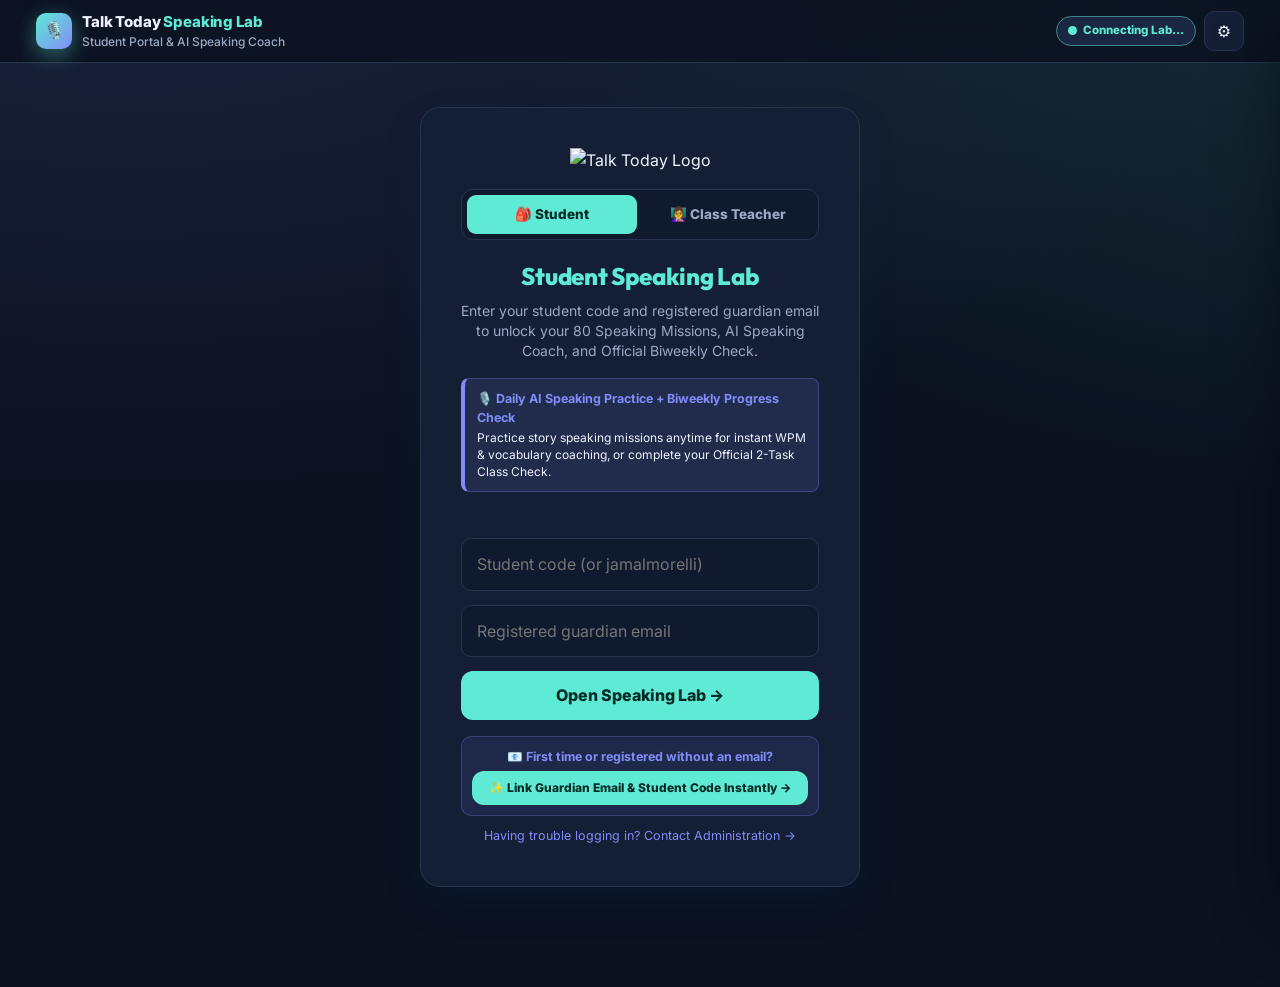
==== index.html @ db43f6ab "Upgrade Talk Today Speaking Lab v3.0 (full Reading Lab feature parity + AI Speaking Coach + Jigsaw V" ====
<!DOCTYPE html>
<html lang="en" data-theme="dark" data-font="serif">
<head>
  <meta charset="utf-8">
  <meta name="viewport" content="width=device-width, initial-scale=1">
  <title>Talk Today Speaking Lab</title>
  <link rel="preconnect" href="https://fonts.googleapis.com">
  <link rel="preconnect" href="https://fonts.gstatic.com" crossorigin>
  <link href="https://fonts.googleapis.com/css2?family=Atkinson+Hyperlegible:ital,wght@0,400;0,700;1,400&family=Inter:wght@400;500;600;700;800&family=Literata:ital,opsz,wght@0,7..72,400;0,7..72,600;1,7..72,400&family=Outfit:wght@600;700;800&display=swap" rel="stylesheet">
  <link rel="stylesheet" href="styles.css?v=3.2.0">
</head>
<body>

<!-- TOP BAR -->
<header class="top">
  <div class="brand">
    <div class="mark">🎙️</div>
    <div>
      <div style="font-size:15px;letter-spacing:-.01em">Talk Today <span style="color:var(--accent)">Speaking Lab</span></div>
      <small id="subBrand">Student Portal &amp; AI Speaking Coach</small>
    </div>
  </div>
  <div class="topRight">
    <div class="conn-pill" id="connPill"><span class="pulse-dot"></span><span id="connText">Connecting…</span></div>
    <div class="chip hidden" id="ptsChip">✨ <span id="ptsVal">0</span> KP</div>
    <div class="chip hidden" id="streakChip">🔥 <span id="streakVal">0</span>d</div>
    <div class="chip hidden" id="lvlChip">🎙️ <span id="lvlVal">--</span></div>
    <button id="settingsBtn" class="iconBtn" title="Reading &amp; Audio Comfort Settings">⚙️</button>
    <button id="logoutBtn" class="iconBtn hidden" title="Sign out / switch account">🚪 Exit</button>
  </div>
</header>

<main>
  <!-- =========================================================================
       1. THE TT PORTAL LOGIN WALL (STUDENT + CLASS TEACHER)
       ========================================================================= -->
  <section id="loginView" class="portal-wrap">
    <div class="portal-card" id="loginCard">
      <img src="https://img1.wsimg.com/isteam/ip/e4596783-056a-4255-81a0-601eca83fe81/TALK%20TODAY%20LOGO%20LARGE%20NEW%20TalkToday_Logo_81624.png" alt="Talk Today Logo" class="portal-logo">

      <div class="role-tabs" role="tablist" aria-label="Sign-in mode">
        <button type="button" id="roleStudentBtn" class="role-tab on">🎒 Student</button>
        <button type="button" id="roleTeacherBtn" class="role-tab">👩‍🏫 Class Teacher</button>
      </div>

      <div id="portalStudentWrap">
        <h2>Student Speaking Lab</h2>
        <p>Enter your student code and registered guardian email to unlock your 80 Speaking Missions, AI Speaking Coach, and Official Biweekly Check.</p>

        <div class="portal-notice">
          <b>🎙️ Daily AI Speaking Practice + Biweekly Progress Check</b>
          <span>Practice story speaking missions anytime for instant WPM &amp; vocabulary coaching, or complete your Official 2-Task Class Check.</span>
        </div>
      </div>

      <div id="portalTeacherHead" class="hidden">
        <h2>Class Teacher Live</h2>
        <p>Real-time Socrative speaking progress radar, Breakout Rooms, Cooperative Jigsaws &amp; Placement Audio Review.</p>

        <div class="portal-notice">
          <b>🔒 Strict Teacher-of-the-Class Privacy</b>
          <span>Sign in with your Talk Today teacher profile and registered teacher email to monitor your own enrolled cohorts live.</span>
        </div>
      </div>

      <div id="loginErr" class="err"></div>

      <!-- 4-Stage Progress Animation -->
      <div id="portalProgBox" class="prog-box">
        <div class="prog-track"><div id="progBarFill" class="prog-fill"></div></div>
        <div id="progStageLabel" class="prog-label">Verifying student record...</div>
      </div>

      <form id="portalForm">
        <input type="text" id="studentCode" class="portal-input" placeholder="Student code (or jamalmorelli)" autocomplete="off">
        <input type="email" id="parentEmail" class="portal-input" placeholder="Registered guardian email" autocomplete="username">
        <button id="loginSubmitBtn" type="submit" class="btn" style="width:100%">Open Speaking Lab →</button>
      </form>

      <!-- Optional 6-Digit Email Verification Box -->
      <div id="otpVerifyBox" class="hidden" style="margin-top:12px;text-align:left">
        <div id="otpInfoMsg" class="portal-notice" style="margin-bottom:10px"></div>
        <input type="text" id="otpCodeInput" class="portal-input" placeholder="6-digit verification code" maxlength="6" autocomplete="one-time-code">
        <button id="verifyOtpBtn" type="button" class="btn" style="width:100%">Verify &amp; Open Speaking Lab →</button>
        <div style="display:flex;gap:8px;margin-top:8px">
          <button id="resendOtpBtn" type="button" class="btn ghost" style="flex:1;font-size:12.5px">Resend Code</button>
          <button id="cancelOtpBtn" type="button" class="btn ghost" style="flex:1;font-size:12.5px">Back</button>
        </div>
      </div>

      <form id="teacherLoginForm" class="hidden">
        <select id="teacherNameSelect" class="portal-input" aria-label="Select Teacher Profile">
          <option value="">Select your Teacher profile...</option>
        </select>
        <input type="text" id="teacherEmailInput" class="portal-input" placeholder="Registered teacher email" autocomplete="username">
        <button id="teacherSubmitBtn" type="submit" class="btn" style="width:100%">Open Live Classroom Radar →</button>
      </form>

      <div id="portalSupportLink" style="margin-top:16px;font-size:12.5px">
        <div style="margin-bottom:10px;padding:10px;background:color-mix(in srgb,var(--accent2) 10%,transparent);border:1px solid color-mix(in srgb,var(--accent2) 25%,transparent);border-radius:10px">
          <div style="font-weight:700;color:var(--accent2);margin-bottom:4px">📧 First time or registered without an email?</div>
          <a id="emailLinkerBtn" href="https://script.google.com/macros/s/AKfycbwfnk74H39Zcvvvxzub6h7oIn_ALOLuHAqY_ONgjIAbdUVVBHsg_cYpTIUftF7YQyckjg/exec" target="_blank" rel="noopener" class="btn" style="font-size:12px;padding:8px 12px;width:100%">
            ✨ Link Guardian Email &amp; Student Code Instantly &rarr;
          </a>
        </div>
        <a href="#" id="showSupportFormLink" style="color:var(--accent2);text-decoration:none">Having trouble logging in? Contact Administration &rarr;</a>
      </div>

      <!-- Support Ticket Form -->
      <form id="portalSupportForm" class="hidden" style="margin-top:14px;text-align:left">
        <div style="font-size:13px;color:var(--muted);margin-bottom:10px">Send your details directly to the administration desk:</div>
        <input type="text" id="supCode" class="portal-input" placeholder="Student code">
        <input type="text" id="supName" class="portal-input" placeholder="Student full name">
        <input type="email" id="supEmail" class="portal-input" placeholder="Preferred guardian email">
        <div id="supMsg" class="err"></div>
        <button id="supBtn" type="submit" class="btn" style="width:100%">Send to Administration</button>
        <button id="cancelSupportBtn" type="button" class="btn ghost" style="width:100%;margin-top:8px">Cancel</button>
      </form>
    </div>
  </section>

  <!-- LOADING SPINNER -->
  <section id="loadingView" class="hidden" style="text-align:center;padding:80px 20px">
    <div style="font-size:40px;margin-bottom:14px">🎙️</div>
    <div id="loadingText" style="font-size:18px;font-weight:700">Loading your Speaking Lab...</div>
  </section>

  <!-- =========================================================================
       2. DASHBOARD VIEW (PERSONALIZED, GAMIFIED & COURSEBOOK-ALIGNED)
       ========================================================================= -->
  <section id="dashboardView" class="hidden">
    <!-- Sibling Switcher Bar -->
    <div class="sibling-bar" id="siblingBar">
      <span style="font-weight:800;font-size:13px">👨‍👩‍👧 Switch Sibling Account:</span>
      <div id="siblingButtons" style="display:flex;gap:8px;flex-wrap:wrap"></div>
    </div>

    <!-- Tailored Student Identity Banner -->
    <div class="student-bar">
      <div class="student-info">
        <div class="student-name-row">
          <span class="student-name" id="dashStudentName">Student Name</span>
          <span class="student-code" id="dashStudentCode">#0000</span>
        </div>
        <div class="student-chips">
          <span class="student-chip" id="dashClassChip">📚 Class</span>
          <span class="student-chip" id="dashTeacherChip">👩‍🏫 Teacher</span>
          <span class="student-chip" id="dashLevelChip">🎯 Speaking Level</span>
          <span class="student-chip" id="dashAgeChip">👥 Group</span>
        </div>
      </div>
      <div style="display:flex;gap:10px;align-items:center;flex-wrap:wrap">
        <div id="unlockNotice" class="chip" style="background:var(--panel2)">0/3 mastered to unlock next level</div>
      </div>
    </div>

    <!-- Daily Speaking Goal Bar -->
    <div class="goal-card">
      <div style="display:flex;align-items:center;gap:10px">
        <span style="font-size:22px">🎙️</span>
        <div>
          <div style="font-size:14px;font-weight:800">Daily Speaking Goal</div>
          <div class="muted" id="goalStatusText" style="font-size:12.5px">Record 4 spoken responses today</div>
        </div>
      </div>
      <div class="goal-bar-wrap">
        <div class="goal-bar"><i id="goalFill"></i></div>
      </div>
      <div id="goalFraction" style="font-weight:800;font-size:14px">0 / 4</div>
    </div>

    <!-- Gamification Row: Speaker Rank, Class Leaderboard, Achievements, Spoken Pace -->
    <div class="game-grid">
      <div class="game-tile">
        <div class="title">Speaker Rank</div>
        <div class="val" id="rankVal">🌱 New Voice</div>
        <div class="bar" style="margin-top:4px"><i id="rankFill"></i></div>
        <div class="sub" id="rankNextText">60 KP to Clear Speaker</div>
      </div>

      <div class="game-tile">
        <div class="title">Class Weekly Standings</div>
        <div id="leaderboardBox" class="leaderboard-list"></div>
      </div>

      <div class="game-tile clickable" id="badgesTile" title="Click to inspect all 12 Speaking Achievements">
        <div class="title">Speaking Achievements 🔎</div>
        <div class="val" id="badgesCountVal">0 / 12</div>
        <div class="sub" id="badgeRecentText">Click to view all 12 speaking badges</div>
      </div>

      <div class="game-tile">
        <div class="title">Spoken Fluency Pace</div>
        <div class="val" id="paceVal">-- WPM</div>
        <div class="sub" id="paceSubText">Record a speaking task to measure WPM</div>
      </div>
    </div>

    <!-- Official 2-Task Speaking Placement & Biweekly Progress Check Banner -->
    <div class="placement-launch-card" id="placementLaunchCard">
      <div style="display:flex;align-items:center;justify-content:space-between;gap:12px;flex-wrap:wrap">
        <div>
          <div class="eyebrow">🎯 OFFICIAL CLASSROOM SPEAKING CHECK</div>
          <div style="font-size:17px;font-weight:800;margin-top:2px">2-Task Speaking Placement &amp; Biweekly Progress Check</div>
          <div class="muted" style="font-size:13px;margin-top:2px" id="placementSubSummary">Record 2 formal speaking tasks for your Talk Today teacher’s biweekly check.</div>
        </div>
        <div style="display:flex;gap:8px;align-items:center;flex-wrap:wrap">
          <span class="chip" id="placementPackBadge">Pack: INT</span>
          <button type="button" id="togglePlacementHistBtn" class="btn ghost hidden" style="padding:8px 13px;font-size:12.5px">📋 Past Submissions (0)</button>
          <button type="button" id="openPlacementBtn" class="btn" style="padding:9px 16px;font-size:13.5px">🎙️ Start Official 2-Task Check →</button>
        </div>
      </div>
      <div id="placementHistoryBox" class="placement-hist-list hidden"></div>
    </div>

    
    <!-- Roleplay Stage Launch Card -->
    <div class="rp-launch-card" id="rpLaunchCard">
      <div class="rp-launch-inner">
        <div>
          <div class="eyebrow">🎭 NEW · ROLEPLAY STAGE</div>
          <div style="font-size:17px;font-weight:800;margin-top:2px">Step into a scene and talk your way to the goal!</div>
          <div class="muted" style="font-size:13px;margin-top:2px">24 scenes · Solo with AI · AI Cast · Pass-the-Tablet with friends · AI Speaking Coach debrief</div>
        </div>
        <button type="button" id="openRoleplayBtn" class="btn rp-launch-btn">🎭 Open Roleplay Stage →</button>
      </div>
    </div>

    <!-- Stats & Speaking Skills Split -->
    <div class="split">
      <div class="panel">
        <h2>Speaking Skills Profile</h2>
        <div id="skillsList"></div>
        <div id="skillTipBox" class="tip hidden"></div>
      </div>
      <div class="panel">
        <div style="display:flex;justify-content:space-between;align-items:center;gap:8px;flex-wrap:wrap;margin-bottom:10px">
          <h2 style="margin:0">Your Speaking Progress</h2>
          <span class="chip" id="statVocabChip" style="font-size:12px">🔤 0 Target Words Activated</span>
        </div>
        <div class="tiles" style="margin:0 0 16px">
          <div class="tile"><div class="v" id="statCompleted">0</div><div class="l">Missions Done</div></div>
          <div class="tile"><div class="v" id="statAccuracy">0%</div><div class="l">Mastery Rate</div></div>
          <div class="tile"><div class="v" id="statAnswers">0</div><div class="l">Recordings</div></div>
          <div class="tile"><div class="v" id="statStreak">0d</div><div class="l">Streak</div></div>
        </div>
        <div id="ownerBanner" class="hidden" style="background:var(--badBg);color:var(--bad);padding:12px 14px;border-radius:12px;font-size:13px;font-weight:700;display:flex;align-items:center;justify-content:space-between;gap:12px;flex-wrap:wrap">
          <span>👑 Admin / Staff Preview Mode: All 80 missions &amp; levels unlocked.</span>
          <div style="display:flex;gap:8px;flex-wrap:wrap">
            <button type="button" id="ownerOpenBreakoutBtn" class="jigsaw-cta-btn">🚪 Breakout Rooms &amp; Group Assign</button>
            <button type="button" id="ownerOpenJigsawBtn" class="jigsaw-cta-btn">🧩 Create / Manage Speaking Jigsaw</button>
          </div>
        </div>
      </div>
    </div>

    <!-- Live Student Breakout Room Banner -->
    <div id="studentBreakoutBanner" class="student-breakout-banner hidden"></div>

    <!-- Live Class Speaking Jigsaw Banner -->
    <div id="jigsawDashSection" class="jigsaw-dash-box hidden">
      <div style="display:flex;align-items:center;justify-content:space-between;gap:10px;flex-wrap:wrap">
        <div>
          <div class="eyebrow">🧩 Cooperative Class Speaking Mission</div>
          <h2 style="margin:4px 0 0">Live Speaking Jigsaw Activities</h2>
        </div>
        <span class="chip">Master Expert Part · Record Voice Clues · Solve Together</span>
      </div>
      <div id="jigsawDashGrid" class="jigsaw-card-grid"></div>
    </div>

    <!-- Level Filter Tabs, Categories & Talk Today Coursebook Unit Companion -->
    <div style="display:flex;justify-content:space-between;align-items:center;flex-wrap:wrap;gap:12px;margin:22px 0 8px">
      <div style="display:flex;align-items:center;gap:10px;flex-wrap:wrap">
        <h2 style="margin:0">Available Speaking Missions</h2>
        <span class="chip" id="lessonsCountSummary" style="font-size:12px;font-weight:800"></span>
      </div>
      <div class="filters" id="levelTabs"></div>
    </div>

    <div class="cat-filter-wrap" id="catalogExplorerWrap">
      <div class="cat-pills-row" id="categoryTabs" role="tablist" aria-label="Mission Categories"></div>
      <div class="library-search-row">
        <input type="search" id="lessonSearchInput" class="library-search-input" placeholder="🔍 Search speaking missions, Science topics, books (Super Minds, Shining Lights...), units, or target vocabulary..." aria-label="Search speaking missions and unit vocabulary">
        <button type="button" id="toggleBookExplorerBtn" class="book-explorer-toggle">📘 Talk Today Coursebook &amp; Unit Vocab</button>
      </div>
      <div id="bookExplorerBar" class="book-explorer-box hidden">
        <div class="book-explorer-head">
          <div>
            <div class="book-explorer-title">📚 Talk Today USA Coursebook &amp; Unit Speaking Companion</div>
            <div class="book-explorer-sub">Pick your class book &amp; unit (Super Minds, Shining Lights, Gateway, Wider World, Our World, Look, Interchange) to practice speaking with your exact unit words!</div>
          </div>
          <button type="button" id="resetBookFilterBtn" class="story-media-toggle">Reset Filter</button>
        </div>
        <div class="book-series-pills" id="bookSeriesPills"></div>
        <div class="book-unit-row">
          <label for="bookUnitSelect" class="muted" style="font-size:12.5px;font-weight:800">🎯 Select Class Unit:</label>
          <select id="bookUnitSelect" class="book-unit-select" aria-label="Select Coursebook Unit"></select>
        </div>
      </div>
    </div>

    <div class="grid" id="lessonsGrid"></div>
  </section>

  <!-- =========================================================================
       3. GUIDED SPEAKING MISSION & AI SPEAKING COACH VIEW
       ========================================================================= -->
  <section id="exerciseView" class="hidden">
    <div class="lessonHead">
      <button id="backToDashBtn" class="btn ghost">← Back to Missions</button>
      <div class="meta" style="display:flex;gap:10px;align-items:center;flex-wrap:wrap">
        <span class="lvl" id="exCefr">A2</span>
        <span class="muted" id="exTopic" style="font-weight:700;font-size:13px">topic</span>
      </div>
    </div>

    <div class="reader">
      <!-- Left Column: Story Context, HD Media, Neural Voice & Interactive Vocabulary -->
      <div class="passageCol">
        <div class="panel">
          <h1 id="exTitle" style="font-size:22px;margin:0 0 4px">Title</h1>
          <div id="exObjective" class="muted" style="font-size:13px;margin-bottom:10px"></div>
          <div id="exMediaShowcase" class="story-showcase hidden"></div>
          <div class="toolbar">
            <button id="listenBtn" class="tool">🎙️ Listen (HQ)</button>
            <button id="speedBtn" class="tool">1.0×</button>
            <button id="focusBtn" class="tool">🎯 Focus</button>
            <button id="textBtn" class="tool">Aa</button>
            <span class="faint" id="wordInfo" style="margin-left:auto;font-size:12.5px;font-weight:600"></span>
          </div>
          <div id="exVoiceBar" class="neural-voice-bar hidden"></div>
          <div id="exUnitVocabBanner" class="unit-vocab-banner hidden"></div>
          <div id="passage" class="passage"></div>
          <details style="margin-top:14px"><summary style="cursor:pointer;font-weight:700;font-size:14px">📚 Key Story Vocabulary</summary><div id="vocab" class="vocabList"></div></details>
        </div>
      </div>

      <!-- Right Column: Guided Speaking Task, Voice Recorder Studio & AI Speaking Coach -->
      <div class="qPanel">
        <div class="panel qPanel" id="qCard">
          <div style="display:flex;justify-content:space-between;align-items:center;gap:10px;flex-wrap:wrap">
            <div class="dots" id="dots"></div>
            <span class="skillTag" id="skillTag"></span>
          </div>

          <div style="display:flex;align-items:flex-start;justify-content:space-between;gap:10px">
            <p class="qText" id="qText" style="margin:0;flex:1"></p>
            <button type="button" id="hearPromptBtn" class="iconBtn" style="flex-shrink:0;font-size:12.5px" title="Listen to speaking prompt">🔊 Prompt</button>
          </div>

          <!-- Helpful Sentence Starter Frame -->
          <div id="starterFrameBox" class="starter-box">
            <div style="flex:1">
              <strong>🗣️ Helpful Sentence Starter</strong>
              <span id="starterFrameText"></span>
            </div>
            <button type="button" id="hearStarterBtn" class="iconBtn" style="font-size:12px;padding:5px 10px">🔊 Hear</button>
          </div>

          <!-- Target Unit / Story Words to Activate in Speech -->
          <div id="targetWordsWrap" class="target-words-box">
            <div class="target-words-label" id="targetWordsHeader">🎯 Try Using These Target Words When You Speak:</div>
            <div class="target-words-row" id="targetWordsRow"></div>
          </div>

          <!-- Top-Level HTTPS Browser Microphone Recorder -->
          <div id="missionMicBox" class="mic-studio">
            <div class="mic-top-row">
              <span class="mic-status"><span class="rec-dot"></span><span id="mRecStatus">Ready to record (aim for 10–45 seconds)</span></span>
              <span class="mic-timer" id="mRecTimer">0:00</span>
            </div>
            <div class="mic-bars" id="mRecBars"></div>
            <div class="mic-actions">
              <button type="button" id="mRecStartBtn" class="btn rec-btn">🎙️ Record My Answer</button>
              <button type="button" id="mRecStopBtn" class="btn stop-btn hidden">⏹ Stop Recording</button>
              <button type="button" id="mRecPlayBtn" class="iconBtn hidden">▶ Listen Back</button>
              <button type="button" id="mRecRetryBtn" class="iconBtn hidden">↺ Re-Record</button>
              <button type="button" id="mRecSubmitBtn" class="btn hidden">✨ Submit to AI Coach →</button>
            </div>
            <audio id="mPreviewAudio" controls class="hidden" style="width:100%;height:36px"></audio>
          </div>

          <!-- AI Speaking Coach Feedback Card -->
          <div id="feedback"></div>

          <div style="display:flex;justify-content:space-between;gap:10px;flex-wrap:wrap">
            <button type="button" id="tryAgainTaskBtn" class="btn ghost hidden">🎙️ Record Again to Improve</button>
            <button type="button" id="nextQBtn" class="btn hidden" style="margin-left:auto">Next Speaking Task →</button>
          </div>
        </div>
        <div id="lessonErr" class="err"></div>
      </div>
    </div>
  </section>

  <!-- =========================================================================
       3B. OFFICIAL 2-TASK SPEAKING PLACEMENT & BIWEEKLY CHECK VIEW
       ========================================================================= -->
  <section id="placementView" class="hidden">
    <div class="t-bar" style="margin-bottom:16px">
      <div class="t-bar-top">
        <div>
          <div style="display:flex;align-items:center;gap:10px;flex-wrap:wrap">
            <button type="button" id="backFromPlacementBtn" class="btn ghost" style="padding:7px 13px;font-size:13px">← Back to Speaking Lab</button>
            <span class="student-name" style="font-size:19px">Official 2-Task Speaking Check</span>
            <span class="chip" id="plPackChip">Pack: INT</span>
          </div>
          <div class="muted" style="font-size:12.5px;margin-top:4px" id="plStudentBadge">Talk Today Biweekly &amp; Placement Speaking Assessment</div>
        </div>
      </div>
    </div>

    <div class="pl-stepper">
      <div class="pl-step on" id="plStep1Pill">1. Ready</div>
      <div class="pl-step" id="plStep2Pill">2. Mic Check</div>
      <div class="pl-step" id="plStep3Pill">3. Task 1</div>
      <div class="pl-step" id="plStep4Pill">4. Task 2</div>
      <div class="pl-step" id="plStep5Pill">5. Complete</div>
    </div>

    <div id="plErrBox" class="err" style="margin-bottom:12px"></div>

    <!-- Step 1: Ready Checklist -->
    <div id="plPaneReady" class="panel" style="max-width:680px;margin:0 auto">
      <div class="eyebrow">STEP 1 · BEFORE YOU BEGIN</div>
      <h2 style="margin:6px 0 10px">Official Classroom Speaking Check</h2>
      <p class="muted" style="margin:0 0 14px">You will complete a quick 5-second microphone check followed by <strong>2 short speaking tasks</strong> (~45–60 seconds each). Your recordings go directly to your Talk Today teacher.</p>
      <div class="tip" style="margin-bottom:16px">
        <div>✅ Sit in a quiet spot and hold your microphone close.</div>
        <div>✅ Speak in full sentences and give examples or reasons.</div>
        <div>✅ Don’t worry about small mistakes — keep talking naturally!</div>
      </div>
      <button type="button" id="plStartBtn" class="btn" style="width:100%">Begin Microphone Check →</button>
    </div>

    <!-- Step 2: 5-Second Microphone Check -->
    <div id="plPaneMic" class="panel hidden" style="max-width:680px;margin:0 auto">
      <div class="eyebrow">STEP 2 · MICROPHONE CHECK</div>
      <h2 style="margin:6px 0 8px">Test Your Microphone (5 Seconds)</h2>
      <p class="muted" style="margin:0 0 14px">Click <strong>Record 5s Test</strong> and say: <em>“Hello, my name is … and I am ready for my Talk Today speaking check!”</em></p>
      <div class="mic-studio" id="plMicStudio">
        <div class="mic-top-row">
          <span class="mic-status"><span class="rec-dot"></span><span id="plMicStatus">Click Record 5s Test below</span></span>
          <span class="mic-timer" id="plMicTimer">0:05</span>
        </div>
        <div class="mic-bars" id="plMicBars"></div>
        <div class="mic-actions">
          <button type="button" id="plMicRecordBtn" class="btn rec-btn">🎙️ Record 5s Test</button>
          <button type="button" id="plMicPlayBtn" class="iconBtn hidden">▶ Hear My Voice</button>
          <button type="button" id="plMicRetryBtn" class="iconBtn hidden">↺ Test Again</button>
          <button type="button" id="plMicConfirmBtn" class="btn hidden">✅ My Voice Sounds Clear →</button>
        </div>
      </div>
    </div>

    <!-- Step 3 & 4: Official Task 1 & Task 2 Recording -->
    <div id="plPaneTask" class="panel hidden" style="max-width:720px;margin:0 auto">
      <div style="display:flex;justify-content:space-between;align-items:center;gap:10px;flex-wrap:wrap">
        <span class="eyebrow" id="plTaskBadge">TASK 1 OF 2</span>
        <button type="button" id="plHearPromptBtn" class="iconBtn" style="font-size:12.5px">🔊 Listen to Prompt</button>
      </div>
      <h2 id="plTaskTitle" style="margin:6px 0 8px">Speaking Task</h2>
      <div class="tip" id="plTaskPrompt" style="font-size:16px;line-height:1.55;color:var(--ink);margin-bottom:14px"></div>

      <div style="text-align:center;padding:10px 0">
        <div class="eyebrow" id="plTaskPhaseLabel">PREPARATION TIME</div>
        <div class="pl-timer-big" id="plTaskTimer">00:15</div>
      </div>

      <div class="mic-studio" id="plTaskStudio">
        <div class="mic-bars" id="plTaskBars"></div>
        <div class="mic-actions" style="justify-content:center">
          <button type="button" id="plStartRecNowBtn" class="btn rec-btn">🎙️ Start Recording Now</button>
          <button type="button" id="plFinishRecBtn" class="btn hidden">✅ Finish &amp; Upload Recording →</button>
        </div>
      </div>
      <div id="plUploadBox" class="muted" style="text-align:center;margin-top:10px;font-weight:700"></div>
    </div>

    <!-- Step 5: Completed Confirmation (Strict Student Score Secrecy) -->
    <div id="plPaneDone" class="panel hidden" style="max-width:640px;margin:0 auto;text-align:center">
      <div style="font-size:46px;margin-bottom:8px">🎉</div>
      <div class="eyebrow">OFFICIAL CHECK SUBMITTED</div>
      <h2 id="plDoneTitle" style="margin:8px 0">Great job speaking today!</h2>
      <p id="plDoneSub" class="muted" style="margin:0 0 18px">Both speaking recordings have been securely saved for your Talk Today teacher to review.</p>
      <button type="button" id="plReturnDashBtn" class="btn">Return to Speaking Lab Missions →</button>
    </div>
  </section>

  <!-- =========================================================================
       4. MISSION SUMMARY VIEW
       ========================================================================= -->
  <section id="summaryView" class="hidden" style="text-align:center">
    <div class="panel" style="max-width:560px;margin:0 auto">
      <div class="eyebrow">Speaking Mission Complete</div>
      <h1 id="sumTitle" style="margin:10px 0">Awesome speaking!</h1>
      <div style="font-size:48px;font-weight:800;color:var(--accent);margin:14px 0" id="sumPercent">100%</div>
      <p id="sumSubtitle" class="muted" style="margin-bottom:8px"></p>
      <p id="sumStatsLine" class="chip" style="margin-bottom:20px"></p>
      <div style="display:flex;gap:10px;justify-content:center;flex-wrap:wrap">
        <button id="sumReviewBtn" class="btn ghost">Review My Recordings</button>
        <button id="sumDashBtn" class="btn">All Speaking Missions →</button>
      </div>
    </div>
  </section>

  <!-- =========================================================================
       5. SOCRATIVE LIVE TEACHER CLASSROOM RADAR + PLACEMENT REVIEW QUEUE
       ========================================================================= -->
  <section id="teacherView" class="hidden">
    <div class="t-bar">
      <div class="t-bar-top">
        <div>
          <div style="display:flex;align-items:center;gap:10px;flex-wrap:wrap">
            <span class="student-name" id="tHeaderName">Teacher Live Radar</span>
            <span class="live-pill" id="tLiveBadge"><span class="pulse-dot"></span><span id="tLiveBadgeText">LIVE · 5s</span></span>
            <span class="student-code" id="tScopeChip">My Classes Only</span>
          </div>
          <div class="muted" id="tLastSyncText" style="font-size:12.5px;margin-top:4px">Real-time Socrative student presence, spoken WPM &amp; AI Speaking Coach recordings</div>
        </div>
        <div class="t-controls">
          <button type="button" id="tOpenBreakoutBtn" class="jigsaw-cta-btn">🚪 Breakout Rooms &amp; Groups</button>
          <button type="button" id="tOpenJigsawBtn" class="jigsaw-cta-btn">🧩 Create / Manage Jigsaw</button>
          <button type="button" id="tTogglePlacementBtn" class="iconBtn" title="Review Official 2-Task Speaking Placement &amp; Biweekly Recordings">🎧 Placement Queue (0)</button>
          <button type="button" id="tHideNamesBtn" class="iconBtn">🙈 Hide Names</button>
          <button type="button" id="tHideAnswersBtn" class="iconBtn">🔒 Hide Scores</button>
          <button type="button" id="tPauseBtn" class="iconBtn">⏸ Pause</button>
          <button type="button" id="tRefreshBtn" class="iconBtn">🔄 Refresh</button>
        </div>
      </div>

      <div class="t-controls" style="justify-content:space-between;border-top:1px solid var(--edge);padding-top:12px">
        <div class="t-controls">
          <select id="tTeacherSelect" class="t-select hidden" aria-label="Filter by Teacher"></select>
          <select id="tClassSelect" class="t-select" aria-label="Select Your Class Cohort"></select>
          <select id="tLessonSelect" class="t-select" aria-label="Mission Matrix Focus"></select>
          <select id="tPinPackSelect" class="t-select hidden" aria-label="Pin Official Placement Pack for Class" title="Lock BEG / INT / ADV Placement Check pack for selected class">
            <option value="">🎯 Pack: Auto-Detect</option>
            <option value="BEG">Pin Pack: BEG (Starter/A1)</option>
            <option value="INT">Pin Pack: INT (A2/B1)</option>
            <option value="ADV">Pin Pack: ADV (B2/C1)</option>
          </select>
        </div>
        <div class="filters" id="tStatusPills" style="margin:0"></div>
      </div>
    </div>

    <!-- 4 Classroom Pulse Summary Tiles -->
    <div class="tiles">
      <div class="tile">
        <div class="v" id="tTileOnline">0 / 0</div>
        <div class="l" id="tTileOnlineSub">🟢 Online in Lab right now</div>
      </div>
      <div class="tile">
        <div class="v" id="tTileReading">0</div>
        <div class="l">🎧 Reading / Listening now</div>
      </div>
      <div class="tile">
        <div class="v" id="tTileAnswering">0</div>
        <div class="l">🎙️ Recording Tasks T1–T4</div>
      </div>
      <div class="tile">
        <div class="v" id="tTileAccuracy">--</div>
        <div class="l" id="tTileAccuracySub">🎯 Class pass rate today</div>
      </div>
    </div>

    <!-- Skill Trouble-Spot Alert Banner -->
    <div id="tTroubleBanner" class="t-alert hidden">
      <span id="tTroubleText"></span>
      <span class="chip" id="tTroubleMetric"></span>
    </div>

    <!-- Pinned Mission Task Breakdown -->
    <div id="tPinnedBox" class="t-pinned hidden">
      <div style="display:flex;justify-content:space-between;align-items:center;gap:10px;flex-wrap:wrap">
        <div style="font-weight:800;font-size:15px" id="tPinnedTitle">Pinned Mission</div>
        <button type="button" id="tUnpinLessonBtn" class="iconBtn" style="font-size:12px;padding:4px 10px">✕ Return to Auto-Follow</button>
      </div>
      <div class="t-pinned-grid" id="tPinnedGrid"></div>
    </div>

    <!-- Collapsible Official 2-Task Speaking Placement & Biweekly Review Queue -->
    <div id="tPlacementBox" class="pl-queue-box hidden">
      <div style="display:flex;justify-content:space-between;align-items:center;gap:10px;flex-wrap:wrap;margin-bottom:10px">
        <div>
          <div class="eyebrow">🎧 STAFF-ONLY RUBRIC &amp; AUDIO REVIEW</div>
          <h2 style="margin:2px 0 0">Official 2-Task Speaking Placement &amp; Biweekly Submissions</h2>
        </div>
        <button type="button" id="tClosePlacementBoxBtn" class="iconBtn">✕ Hide Queue</button>
      </div>
      <div id="tPlacementList" class="soc-wrap" style="margin-bottom:12px"></div>
      <div id="tPlacementDetailBox" class="hidden" style="background:var(--panel2);border:1px solid var(--edge);border-radius:14px;padding:16px"></div>
    </div>

    <!-- Live Socrative Student Speaking Matrix -->
    <div class="soc-wrap">
      <table class="soc-table">
        <thead>
          <tr>
            <th>Student</th>
            <th>Live Location &amp; Activity</th>
            <th class="qcol">T1</th>
            <th class="qcol">T2</th>
            <th class="qcol">T3</th>
            <th class="qcol">T4</th>
            <th>Mission / Spoken WPM</th>
          </tr>
        </thead>
        <tbody id="tMatrixBody"></tbody>
      </table>
    </div>

    <!-- Click-to-Inspect Live Student Recording & Coach Card -->
    <div id="tInspectorBox" class="inspector-card hidden"></div>
  </section>

    <section id="jigsawStudioView" class="hidden">
    <div class="t-bar">
      <div class="t-bar-top">
        <div>
          <div style="display:flex;align-items:center;gap:10px;flex-wrap:wrap">
            <button type="button" id="jStudioBackBtn" class="btn ghost" style="padding:7px 13px;font-size:13px">← Back</button>
            <span class="student-name">🧩 Speaking Jigsaw Studio</span>
            <span class="student-code" id="jStudioRoleChip">Teacher Studio</span>
          </div>
          <div class="muted" style="font-size:12.5px;margin-top:4px">Author multi-part cooperative Speaking Jigsaws, auto-group students into Home Teams, and monitor live synthesis progress.</div>
        </div>
        <div class="j-subtabs" style="margin:0">
          <button type="button" id="jTabBreakoutBtn" class="j-subtab">🚪 Breakout Rooms &amp; Assign</button>
          <button type="button" id="jTabCreateBtn" class="j-subtab on">✨ Create / Edit Jigsaw</button>
          <button type="button" id="jTabListBtn" class="j-subtab">📋 Saved &amp; Live Jigsaws</button>
          <button type="button" id="jTabLiveBtn" class="j-subtab">📡 Live Team Board</button>
        </div>
      </div>
    </div>

    <!-- PANE 0: LIVE LOGGED-IN BREAKOUT ROOMS & INTUITIVE GROUP JIGSAW ASSIGNMENT -->
    <div id="jPaneBreakout" class="hidden">
      <!-- Step 1: Logged-In Student Pool & 1-Click Breakout Room Builder -->
      <div class="t-bar">
        <div class="t-bar-top">
          <div>
            <div style="display:flex;align-items:center;gap:10px;flex-wrap:wrap">
              <span class="eyebrow">STEP 1 · GROUP LOGGED-IN STUDENTS</span>
              <span class="live-pill"><span class="pulse-dot"></span><span id="brOnlineSummaryText">🟢 0 Logged In Now</span></span>
            </div>
            <div class="muted" style="font-size:12.5px;margin-top:3px">Create Breakout Rooms directly from students who are logged in right now (drag &amp; drop, auto-shuffle, or balance by skill), then assign a Speaking Jigsaw &amp; Part A–D roles to any group!</div>
          </div>
          <div class="t-controls">
            <select id="brTeacherSelect" class="t-select hidden" aria-label="Breakout Teacher Scope"></select>
            <select id="brClassSelect" class="t-select" aria-label="Breakout Class Cohort"></select>
            <button type="button" id="brRefreshBtn" class="iconBtn">🔄 Sync Live</button>
          </div>
        </div>

        <div class="t-controls" style="justify-content:space-between;border-top:1px solid var(--edge);padding-top:12px">
          <div class="t-controls">
            <button type="button" id="brFilterOnlineBtn" class="pill on">🟢 Logged In Now (0)</button>
            <button type="button" id="brFilterAllBtn" class="pill">📚 Include Offline Roster (0)</button>
          </div>
          <div class="t-controls">
            <select id="brSizeSelect" class="t-select" aria-label="Room Sizing">
              <option value="SIZE_2">👥 Pairs (2 per room)</option>
              <option value="SIZE_3" selected>👥 Trios (3 per room)</option>
              <option value="SIZE_4">👥 Quads (4 per room)</option>
              <option value="ROOMS_2">🚪 2 Breakout Rooms</option>
              <option value="ROOMS_3">🚪 3 Breakout Rooms</option>
              <option value="ROOMS_4">🚪 4 Breakout Rooms</option>
              <option value="ROOMS_5">🚪 5 Breakout Rooms</option>
              <option value="ROOMS_6">🚪 6 Breakout Rooms</option>
            </select>
            <select id="brStrategySelect" class="t-select" aria-label="Grouping Strategy">
              <option value="SHUFFLE">🎲 Random Shuffle</option>
              <option value="BALANCED" selected>⚖️ Skill-Balanced (Mix KP)</option>
              <option value="LEVEL">📊 Same Level Together</option>
            </select>
            <button type="button" id="brAutoBuildBtn" class="btn" style="padding:8px 14px;font-size:13px">⚡ Create Breakout Rooms</button>
            <button type="button" id="brAddRoomBtn" class="iconBtn">➕ Add Room</button>
            <button type="button" id="brPlaceLateBtn" class="iconBtn" title="Drop newly logged-in Lobby students into the smallest existing rooms">⚡ Place Latecomers</button>
          </div>
        </div>
      </div>

      <!-- Step 2: Intuitive Speaking Jigsaw & Member Role Assignment Bar -->
      <div class="br-assign-bar">
        <div class="t-bar-top">
          <div>
            <div class="eyebrow">STEP 2 · ASSIGN JIGSAW READING TO GROUP MEMBERS</div>
            <div style="font-weight:800;font-size:15px;margin-top:2px">Choose a Speaking Jigsaw — each member in a room gets clickable Part A / B / C / [D] role buttons below!</div>
          </div>
          <button type="button" id="brGoCreateCustomBtn" class="iconBtn" style="font-size:12.5px">✨ + Author New Custom Jigsaw</button>
        </div>

        <div class="t-controls" style="justify-content:space-between">
          <div class="t-controls" style="flex:1">
            <select id="brJigsawPicker" class="t-select" style="flex:1;max-width:460px" aria-label="Select Speaking Jigsaw to Assign"></select>
            <select id="brCollabSelect" class="t-select" aria-label="Clue Mode">
              <option value="CLUE_BOARD">💬 Live Clue-Board</option>
              <option value="ORAL">🗣️ Classroom Speaking</option>
            </select>
            <select id="brPacingSelect" class="t-select" aria-label="Pacing Mode">
              <option value="AUTO">⚡ Self-Paced</option>
              <option value="LOCKSTEP">🔒 Teacher-Locked</option>
            </select>
          </div>
          <div class="t-controls">
            <button type="button" id="brAutoDealPartsBtn" class="iconBtn" title="Automatically deal Parts A, B, C, [D] evenly across members in every room">🔀 Auto-Deal Parts A→D</button>
            <button type="button" id="brSaveRoomsBtn" class="btn ghost" style="padding:9px 14px;font-size:13px">💾 Broadcast Rooms</button>
            <button type="button" id="brAssignSelectedBtn" class="btn" style="padding:9px 16px;font-size:13.5px">🚀 Assign Jigsaw to Selected Rooms →</button>
          </div>
        </div>

        <div id="brPartLegend" class="br-part-legend"></div>
        <div id="brStatusBanner" class="hidden" style="display:flex;align-items:center;justify-content:space-between;gap:10px;flex-wrap:wrap;padding:10px 12px;border-radius:10px;background:var(--goodBg);border:1px solid var(--good);font-size:13.5px;font-weight:700">
          <span id="brStatusText"></span>
          <button type="button" id="brOpenLiveAfterAssignBtn" class="btn" style="padding:6px 12px;font-size:12.5px">📡 Open Live Team Progress →</button>
        </div>
      </div>

      <!-- Unassigned Logged-In Lobby (Drag & Drop or 1-Click Move into any Room) -->
      <div id="brLobbyBox" class="br-lobby-box">
        <div style="display:flex;justify-content:space-between;align-items:center;gap:10px;flex-wrap:wrap">
          <strong style="font-size:13.5px" id="brLobbyTitle">🛋️ Unassigned Pool (Drag a student into any Breakout Room or use + Room)</strong>
          <span class="muted" style="font-size:12px">Drop a student here to remove them from a room</span>
        </div>
        <div id="brLobbyList" class="br-chip-pool"></div>
      </div>

      <!-- Breakout Rooms Header & Huddle Preview Toggle -->
      <div style="display:flex;justify-content:space-between;align-items:center;gap:10px;flex-wrap:wrap;margin:10px 0 12px">
        <div class="t-controls">
          <button type="button" id="brViewHomeBtn" class="pill on">🚪 Home Breakout Rooms</button>
          <button type="button" id="brViewHuddleBtn" class="pill">🔬 Expert Huddle Groups (All A’s, B’s, C’s)</button>
        </div>
        <div class="t-controls">
          <button type="button" id="brSelectAllRoomsBtn" class="iconBtn" style="font-size:12px;padding:5px 10px">☑ Select All Rooms</button>
          <button type="button" id="brClearRoomsBtn" class="iconBtn" style="font-size:12px;padding:5px 10px">🧹 Close All Rooms</button>
        </div>
      </div>

      <!-- Interactive Breakout Room Cards Grid -->
      <div id="brRoomsGrid" class="br-rooms-grid"></div>

      <!-- Expert Huddle Groups View (shows who meets together by Part A, Part B, Part C, Part D!) -->
      <div id="brHuddleGrid" class="br-rooms-grid hidden"></div>
    </div>

    <!-- PANE A: SAVED & LIVE JIGSAWS LIST -->
    <div id="jPaneList" class="hidden">
      <div class="panel">
        <div style="display:flex;justify-content:space-between;align-items:center;gap:10px;flex-wrap:wrap;margin-bottom:14px">
          <h2 style="margin:0">Your Speaking Jigsaw Sessions</h2>
          <button type="button" id="jNewBlankBtn" class="btn" style="padding:8px 14px;font-size:13px">✨ + Create New Jigsaw</button>
        </div>
        <div id="jSavedListGrid" class="jigsaw-card-grid"></div>
      </div>
    </div>

    <!-- PANE B: FULL-FEATURED JIGSAW AUTHORING STUDIO -->
    <div id="jPaneCreate">
      <!-- 4 Quick-Start Workflows -->
      <div class="j-quickstart">
        <div style="display:flex;justify-content:space-between;align-items:center;flex-wrap:wrap;gap:8px">
          <div class="eyebrow">⚡ Instant Authoring Tools (4 Ways to Build)</div>
          <span class="muted" style="font-size:12px" id="jEditingBadge">Creating New Jigsaw Session</span>
        </div>

        <div class="j-qs-row">
          <strong style="font-size:13px;min-width:165px">1️⃣ Ready Templates:</strong>
          <select id="jTplSelect" class="t-select" style="flex:1;max-width:420px"></select>
          <button type="button" id="jLoadTplBtn" class="iconBtn">⚡ Load Template</button>
        </div>

        <div class="j-qs-row">
          <strong style="font-size:13px;min-width:165px">2️⃣ Convert Lab Lesson:</strong>
          <select id="jConvLessonSelect" class="t-select" style="flex:1;max-width:420px"></select>
          <button type="button" id="jConvLessonBtn" class="iconBtn">🔄 Convert to Jigsaw</button>
        </div>

        <details id="jSplitDetails" style="background:var(--panel);border:1px solid var(--edge);border-radius:10px;padding:10px 12px">
          <summary style="cursor:pointer;font-weight:800;font-size:13px">3️⃣ Smart-Split Any Pasted Story or Article into Balanced Expert Parts</summary>
          <div style="margin-top:10px;display:flex;flex-direction:column;gap:8px">
            <textarea id="jRawPasteInput" class="j-textarea" placeholder="Paste any multi-paragraph story, article, or class reading here (at least 100 characters). We will automatically divide it along clean sentence boundaries into Part A, Part B, Part C [and Part D] with starter glossary &amp; questions!"></textarea>
            <div style="display:flex;justify-content:flex-end">
              <button type="button" id="jSmartSplitBtn" class="btn" style="padding:8px 14px;font-size:13px">✂️ Smart-Split into Expert Parts</button>
            </div>
          </div>
        </details>

        <div class="j-qs-row">
          <strong style="font-size:13px;min-width:165px">4️⃣ Optional AI Draft:</strong>
          <input type="text" id="jAiTopicInput" class="j-input" style="flex:1;max-width:420px;padding:8px 12px" placeholder="Topic (e.g. A mystery at the Bou Inania clock in Fes)">
          <button type="button" id="jAiGenBtn" class="iconBtn">🤖 Generate AI Draft</button>
        </div>
      </div>

      <!-- Session Settings & Cohort Assignment -->
      <div class="panel" style="margin-bottom:18px">
        <h2>1. Jigsaw Details, Class Cohort &amp; Classroom Mode</h2>
        <div class="j-form-grid">
          <div class="j-field" style="grid-column: span 2">
            <label for="jTitleInput">Speaking Jigsaw Title</label>
            <input type="text" id="jTitleInput" class="j-input" placeholder="e.g. The Lost Key in the Medina">
          </div>
          <div class="j-field">
            <label for="jTopicInput">Topic / Theme</label>
            <input type="text" id="jTopicInput" class="j-input" placeholder="e.g. Mystery &amp; Teamwork">
          </div>
          <div class="j-field">
            <label for="jCefrSelect">CEFR Level</label>
            <select id="jCefrSelect" class="j-input">
              <option value="PRE-A1">PRE-A1 (Starter)</option>
              <option value="A1">A1 (Elementary)</option>
              <option value="A2" selected>A2 (Pre-Intermediate)</option>
              <option value="B1">B1 (Intermediate)</option>
              <option value="B2">B2 (Upper-Intermediate)</option>
              <option value="C1">C1 (Advanced)</option>
            </select>
          </div>
        </div>

        <div class="j-form-grid">
          <div class="j-field" id="jTargetTeacherWrap">
            <label for="jTargetTeacherSelect">Assigned Teacher</label>
            <select id="jTargetTeacherSelect" class="j-input"></select>
          </div>
          <div class="j-field">
            <label for="jTargetClassSelect">Target Class Cohort</label>
            <select id="jTargetClassSelect" class="j-input"></select>
          </div>
          <div class="j-field">
            <label for="jPartCountSelect">Expert Parts per Team</label>
            <select id="jPartCountSelect" class="j-input">
              <option value="2">2 Expert Parts (Pairs: A + B)</option>
              <option value="3" selected>3 Expert Parts (Trios: A + B + C)</option>
              <option value="4">4 Expert Parts (Quads: A + B + C + D)</option>
            </select>
          </div>
          <div class="j-field">
            <label for="jPacingSelect">Classroom Pacing</label>
            <select id="jPacingSelect" class="j-input">
              <option value="AUTO">⚡ Auto-Flow (Self-Paced Steps)</option>
              <option value="LOCKSTEP">🔒 Teacher-Locked Phases</option>
            </select>
          </div>
          <div class="j-field">
            <label for="jCollabSelect">Home Team Clue Sharing</label>
            <select id="jCollabSelect" class="j-input">
              <option value="ORAL">🗣️ Classroom Oral Speaking</option>
              <option value="CLUE_BOARD">💬 Hybrid Live Clue-Board</option>
            </select>
          </div>
        </div>
      </div>

      <!-- Expert Parts Visual Editor -->
      <div class="panel" style="margin-bottom:18px">
        <div style="display:flex;justify-content:space-between;align-items:center;flex-wrap:wrap;gap:10px;margin-bottom:10px">
          <h2 style="margin:0">2. Expert Reading Parts &amp; Mastery Checks</h2>
          <span class="muted" style="font-size:12.5px">Each student receives ONLY their assigned Expert Part until the Synthesis Quiz is finished!</span>
        </div>
        <div id="jPartTabs" class="part-tabs"></div>
        <div id="jActivePartEditor"></div>
      </div>

      <!-- 4 Whole-Story Synthesis Questions Editor -->
      <div class="panel" style="margin-bottom:18px">
        <div style="display:flex;justify-content:space-between;align-items:center;flex-wrap:wrap;gap:10px">
          <h2 style="margin:0">3. Whole-Story Synthesis Quiz (4 Cross-Part Questions)</h2>
          <span class="muted" style="font-size:12.5px">Design questions that require combining clues from Part A, Part B, Part C [and Part D].</span>
        </div>
        <div id="jSynthEditorGrid" class="synth-edit-grid"></div>
      </div>

      <!-- Save & Launch Bar -->
      <div class="panel" style="display:flex;align-items:center;justify-content:space-between;gap:12px;flex-wrap:wrap">
        <div id="jSaveMsg" class="err" style="margin:0"></div>
        <div style="display:flex;gap:10px;flex-wrap:wrap">
          <button type="button" id="jResetNewBtn" class="btn ghost">↺ Reset Form</button>
          <button type="button" id="jSaveDraftBtn" class="btn ghost">💾 Save as Draft</button>
          <button type="button" id="jLaunchLiveBtn" class="btn">🚀 Save &amp; Launch Live for Class →</button>
        </div>
      </div>
    </div>

    <!-- PANE C: LIVE JIGSAW CLASSROOM ORCHESTRATOR & TEAM BOARD -->
    <div id="jPaneLive" class="hidden">
      <div class="t-bar">
        <div class="t-bar-top">
          <div style="display:flex;align-items:center;gap:10px;flex-wrap:wrap">
            <select id="jLiveSelect" class="t-select" style="max-width:360px" aria-label="Active Jigsaw Session"></select>
            <span class="live-pill" id="jLiveStatusPill"><span class="pulse-dot"></span><span id="jLiveStatusText">LIVE · 5s</span></span>
            <span class="chip" id="jLiveTimerChip">⏱ No timer</span>
          </div>
          <div class="t-controls">
            <button type="button" id="jTimer5Btn" class="iconBtn" title="Start 5-minute phase timer">⏱ 5m</button>
            <button type="button" id="jTimer10Btn" class="iconBtn" title="Start 10-minute phase timer">⏱ 10m</button>
            <button type="button" id="jTimerClearBtn" class="iconBtn" title="Clear countdown timer">✕ Timer</button>
            <button type="button" id="jLiveEditBtn" class="iconBtn">✏️ Edit Jigsaw</button>
            <button type="button" id="jLiveRefreshBtn" class="iconBtn">🔄 Refresh</button>
          </div>
        </div>

        <!-- Phase Controller -->
        <div style="display:flex;align-items:center;justify-content:space-between;gap:10px;flex-wrap:wrap;border-top:1px solid var(--edge);padding-top:12px">
          <div class="phase-bar" id="jPhaseBar"></div>
          <div class="t-controls">
            <button type="button" id="jRebalanceOnlineBtn" class="iconBtn" title="Form complete A+B+C(+D) teams out of students who are currently online">🔄 Balance Online Teams</button>
            <button type="button" id="jAutoAssignAllBtn" class="iconBtn" title="Auto-assign entire class roster into balanced teams">🎲 Assign All Roster</button>
            <button type="button" id="jToggleRescueBtn" class="iconBtn" title="Unlock backup clues for teams missing an absent classmate">🆘 Missing-Part Clues</button>
            <button type="button" id="jToggleCollabBtn" class="iconBtn" title="Switch between Oral Speaking and Live Written Clue-Board">🗣️ Oral Mode</button>
          </div>
        </div>
      </div>

      <!-- 4 Live Jigsaw Summary Tiles -->
      <div class="tiles">
        <div class="tile"><div class="v" id="jTileOnline">0 / 0</div><div class="l">🟢 Online in Cohort</div></div>
        <div class="tile"><div class="v" id="jTileExperts">0</div><div class="l">✅ Passed Expert Check</div></div>
        <div class="tile"><div class="v" id="jTileClues">0</div><div class="l">💬 Shared Written Clues</div></div>
        <div class="tile"><div class="v" id="jTileSynthAcc">--</div><div class="l" id="jTileSynthSub">🎯 Whole-Story Synthesis</div></div>
      </div>

      <!-- Visual Home Team Cards -->
      <h2 style="margin:14px 0 10px">👥 Live Home Teams Overview</h2>
      <div id="jTeamsGrid" class="team-grid"></div>

      <!-- Socrative Synthesis Matrix + Manual Team/Part Reassignment -->
      <h2 style="margin:18px 0 10px">📊 Student Assignment &amp; Synthesis Quiz Matrix (S1–S4)</h2>
      <div class="soc-wrap">
        <table class="soc-table">
          <thead>
            <tr>
              <th>Student</th>
              <th>Home Team &amp; Part</th>
              <th>Live Jigsaw Stage</th>
              <th class="qcol">S1</th>
              <th class="qcol">S2</th>
              <th class="qcol">S3</th>
              <th class="qcol">S4</th>
            </tr>
          </thead>
          <tbody id="jLiveMatrixBody"></tbody>
        </table>
      </div>
    </div>
  </section>

  <!-- =========================================================================
       7. STUDENT COOPERATIVE JIGSAW WORKSPACE (4-STEP INFORMATION GAP)
       ========================================================================= -->
  <section id="jigsawView" class="hidden">
    <div class="t-bar" style="margin-bottom:16px">
      <div class="t-bar-top">
        <div>
          <div style="display:flex;align-items:center;gap:10px;flex-wrap:wrap">
            <button type="button" id="jStudentBackBtn" class="btn ghost" style="padding:7px 13px;font-size:13px">← Dashboard</button>
            <span class="lvl" id="jViewCefr">A2</span>
            <span class="student-name" id="jViewTitle" style="font-size:20px">Jigsaw Title</span>
          </div>
          <div style="display:flex;gap:8px;flex-wrap:wrap;margin-top:8px" id="jViewRoleChips">
            <span class="chip" id="jViewTeamChip">👥 Home Team 1</span>
            <span class="chip" id="jViewPartChip" style="border-color:var(--accent);color:var(--accent)">🧩 Expert Part A</span>
            <span class="chip" id="jViewPhaseChip">⚡ Self-Paced</span>
            <span class="chip hidden" id="jViewTimerChip">⏱ 05:00</span>
          </div>
        </div>
        <div id="jOwnerPartPreviewBar" class="t-controls hidden"></div>
      </div>
    </div>

    <!-- 4-Step Cooperative Navigation -->
    <div class="j-stepper">
      <button type="button" class="j-step-btn on" id="jStepBtn1">1️⃣ My Expert Part</button>
      <button type="button" class="j-step-btn" id="jStepBtn2">2️⃣ Home Team Exchange</button>
      <button type="button" class="j-step-btn" id="jStepBtn3">3️⃣ Synthesis Quiz (4 Qs)</button>
      <button type="button" class="j-step-btn" id="jStepBtn4">4️⃣ Full Story 🔒</button>
    </div>

    <!-- STEP 1: READ & MASTER ASSIGNED EXPERT PART -->
    <div id="jStep1Pane" class="reader">
      <div class="passageCol">
        <div class="panel">
          <div class="eyebrow" id="jPartEyebrow">YOUR SECRET EXPERT PIECE</div>
          <h2 id="jPartTitle" style="margin:4px 0 10px">Part A</h2>
          <div id="jMediaShowcase" class="story-showcase hidden"></div>
          <div class="toolbar">
            <button type="button" id="jListenBtn" class="tool">🎙️ Listen (HQ)</button>
            <button type="button" id="jSpeedBtn" class="tool">1.0×</button>
            <button type="button" id="jFocusBtn" class="tool">🎯 Focus</button>
            <button type="button" id="jTextSettingsBtn" class="tool">Aa</button>
            <span class="faint" id="jPartWordInfo" style="margin-left:auto;font-size:12.5px;font-weight:600"></span>
          </div>
          <div id="jVoiceBar" class="neural-voice-bar hidden"></div>
          <div id="jPartPassage" class="passage"></div>
          <details style="margin-top:14px" open><summary style="cursor:pointer;font-weight:700;font-size:14px">📚 Expert Vocabulary (Tap highlighted words above)</summary><div id="jPartVocab" class="vocabList"></div></details>
        </div>
      </div>
      <div class="qPanel">
        <div class="panel qPanel">
          <div class="eyebrow">STEP 1 · EXPERT MASTERY CHECK (+5 KP 1st Try)</div>
          <p class="muted" style="margin:0;font-size:13.5px">Before joining your Home Team, prove you understand the key facts in your secret reading part!</p>
          <div id="jExpertQuestionsBox" style="display:flex;flex-direction:column;gap:14px"></div>
          <div id="jStep1NextWrap" class="hidden" style="margin-top:8px">
            <button type="button" id="jGoStep2Btn" class="btn" style="width:100%">✅ Expert Ready! Join Home Team Exchange →</button>
          </div>
        </div>
      </div>
    </div>

    <!-- STEP 2: HOME TEAM SPEAKING & CLUE EXCHANGE -->
    <div id="jStep2Pane" class="hidden">
      <div class="split">
        <div class="panel">
          <div class="eyebrow">🗣️ YOUR SPEAKING MISSION</div>
          <h2 style="margin:4px 0 8px">Explain Your Part in Your Own Words</h2>
          <div class="tip" id="jSpeakingPromptBox" style="margin-top:0;margin-bottom:14px"></div>
          
          <div id="jVoiceClueBox" class="mic-studio" style="margin-bottom:12px">
            <div class="mic-top-row">
              <span class="mic-status"><span class="rec-dot"></span><span id="jVcStatus">🎙️ Record Spoken Clue for Teammates (15–45s)</span></span>
              <span class="mic-timer" id="jVcTimer">0:00</span>
            </div>
            <div class="mic-bars" id="jVcBars"></div>
            <div class="mic-actions">
              <button type="button" id="jVcRecBtn" class="btn rec-btn" style="padding:7px 13px;font-size:12.5px">🎙️ Record Voice Clue</button>
              <button type="button" id="jVcStopBtn" class="btn stop-btn hidden" style="padding:7px 13px;font-size:12.5px">⏹ Stop</button>
              <button type="button" id="jVcPlayBtn" class="iconBtn hidden" style="font-size:12.5px">▶ Preview</button>
              <button type="button" id="jVcUploadBtn" class="btn hidden" style="padding:7px 13px;font-size:12.5px">📤 Share Voice Clue with Team</button>
            </div>
          </div>
          <div class="j-field">
            <label for="jMyClueInput" id="jMyClueLabel">Your 1–2 Sentence Expert Clue Summary</label>
            <textarea id="jMyClueInput" class="j-textarea" style="min-height:85px" placeholder="Write the most important facts from your part so you are ready to share with your Home Team..."></textarea>
          </div>
          <div style="display:flex;align-items:center;justify-content:space-between;gap:10px;margin-top:10px;flex-wrap:wrap">
            <span class="muted" id="jClueSavedMsg" style="font-size:12.5px"></span>
            <button type="button" id="jSaveClueBtn" class="btn ghost" style="padding:8px 14px;font-size:13px">💾 Save My Clue Summary</button>
          </div>
        </div>

        <div class="panel">
          <div class="eyebrow">🕵️ DETECTIVE SCRATCHPAD</div>
          <h2 style="margin:4px 0 8px">Notes from Teammates’ Parts</h2>
          <p class="muted" style="margin:0 0 10px;font-size:13px">Listen carefully to the classmates who read the other parts and jot down their key facts here! You can use these notes during the Synthesis Quiz.</p>
          <textarea id="jScratchpadInput" class="j-textarea" style="min-height:125px" placeholder="• What happened in the other parts?&#10;• Names, times, places, and reasons shared by my teammates..."></textarea>
        </div>
      </div>

      <div class="panel" style="margin-bottom:18px">
        <div style="display:flex;justify-content:space-between;align-items:center;gap:10px;flex-wrap:wrap">
          <h2 style="margin:0">👥 Home Team Puzzle Pieces</h2>
          <button type="button" id="jRefreshTeamBtn" class="iconBtn" style="font-size:12.5px">🔄 Refresh Teammates</button>
        </div>
        <div id="jTeamSlotsGrid" class="clue-slot-grid"></div>
        <div style="display:flex;justify-content:flex-end;margin-top:10px">
          <button type="button" id="jGoStep3Btn" class="btn">Start Whole-Story Synthesis Quiz (4 Qs) →</button>
        </div>
      </div>
    </div>

    <!-- STEP 3: 4-QUESTION WHOLE-STORY SYNTHESIS QUIZ -->
    <div id="jStep3Pane" class="reader hidden">
      <div class="passageCol">
        <div class="panel">
          <h2 style="margin:0 0 8px">📌 My Clues &amp; Expert Reference</h2>
          <div id="jStep3NotesRef" class="tip" style="margin:0 0 12px;white-space:pre-wrap"></div>
          <details open>
            <summary style="cursor:pointer;font-weight:800;font-size:14px" id="jStep3PartSummary">📖 My Assigned Expert Passage</summary>
            <div id="jStep3PartRef" class="passage" style="margin-top:10px;font-size:16px"></div>
          </details>
        </div>
      </div>

      <div class="qPanel">
        <div class="panel qPanel">
          <div style="display:flex;justify-content:space-between;align-items:center;gap:10px">
            <div class="dots" id="jSynthDots"></div>
            <span class="skillTag" id="jSynthSkillTag"></span>
          </div>
          <div id="jSynthLockNotice" class="t-alert hidden" style="margin:0"></div>
          <p class="qText" id="jSynthQText"></p>
          <div id="jSynthOptions" style="display:flex;flex-direction:column;gap:10px"></div>
          <div id="jSynthFeedback"></div>
          <div style="display:flex;justify-content:space-between;gap:10px;flex-wrap:wrap">
            <button type="button" id="jPrevSynthBtn" class="btn ghost">← Previous</button>
            <button type="button" id="jNextSynthBtn" class="btn">Next Question →</button>
          </div>
          <div id="jSynthErr" class="err"></div>
        </div>
      </div>
    </div>

    <!-- STEP 4: COMPLETE ASSEMBLED STORY UNLOCKED -->
    <div id="jStep4Pane" class="hidden">
      <div class="panel" style="text-align:center;margin-bottom:18px">
        <div class="eyebrow">🎉 JIGSAW PUZZLE COMPLETE!</div>
        <h1 style="margin:8px 0" id="jCompleteHeadline">The Complete Story Is Unlocked!</h1>
        <div style="font-size:40px;font-weight:800;color:var(--accent);margin:6px 0" id="jCompleteScore">100%</div>
        <p class="muted" id="jCompleteSub" style="margin:0 0 14px"></p>
        <div style="display:flex;justify-content:center;gap:10px;flex-wrap:wrap">
          <button type="button" id="jReviewSynthBtn" class="btn ghost">🔎 Review Synthesis Answers</button>
          <button type="button" id="jFinishToDashBtn" class="btn">Back to Speaking Lab →</button>
        </div>
      </div>
      <div class="panel">
        <h2>📖 Complete Assembled Story (All Parts Together)</h2>
        <div id="jStep4MediaShowcase" class="story-showcase hidden"></div>
        <div id="jAssembledStoryBox"></div>
      </div>
    </div>
  </section>

  <!-- =========================================================================
       6. ROLEPLAY STAGE — SCENE HUB
       ========================================================================= -->
  <section id="roleplayHubView" class="hidden">
    <div class="t-bar" style="margin-bottom:14px">
      <div class="t-bar-top">
        <div>
          <div style="display:flex;align-items:center;gap:10px;flex-wrap:wrap">
            <button type="button" id="rpHubBackBtn" class="btn ghost" style="padding:7px 13px;font-size:13px">← Back to Speaking Lab</button>
            <span class="student-name" style="font-size:20px">🎭 Roleplay Stage</span>
            <span class="chip" id="rpHubStats">0 scenes · 0 KP</span>
            <span class="chip" id="rpTurnsChip">Turns today: 0</span>
          </div>
          <div class="muted" style="font-size:12.5px;margin-top:4px">Pick a scene, choose who plays, and talk your way to every secret goal. The AI Speaking Coach debriefs you at the end.</div>
        </div>
      </div>
      <div class="t-controls" style="justify-content:space-between;border-top:1px solid var(--edge);padding-top:12px">
        <div class="filters" id="rpLevelTabs" style="margin:0"></div>
        <div class="filters" id="rpKindTabs" style="margin:0"></div>
      </div>
    </div>
    <div id="rpHubErr" class="err"></div>
    <div class="grid" id="rpSceneGrid"></div>
  </section>

  <!-- =========================================================================
       7. ROLEPLAY STAGE — LIVE SCENE
       ========================================================================= -->
  <section id="roleplayStageView" class="hidden">
    <div class="t-bar" style="margin-bottom:14px">
      <div class="t-bar-top">
        <div style="display:flex;align-items:center;gap:10px;flex-wrap:wrap">
          <button type="button" id="rpStageBackBtn" class="btn ghost" style="padding:7px 13px;font-size:13px">← Scenes</button>
          <span class="student-name" style="font-size:19px" id="rpStageTitle">Scene</span>
          <span class="lvl" id="rpStageCefr">A2</span>
          <span class="chip" id="rpTurnChip">Turn 0/8</span>
          <span class="chip" id="rpModeChip">AI Cast</span>
        </div>
        <div class="t-controls">
          <div class="rp-sc-mini" role="group" aria-label="Line card support level">
            <button type="button" id="rpSc1" class="rp-sc-btn" title="Script: read the full line">📜 Script</button>
            <button type="button" id="rpSc2" class="rp-sc-btn" title="Prompted: keywords only">🔑 Keywords</button>
            <button type="button" id="rpSc3" class="rp-sc-btn" title="Improv: speak freely">🎤 Improv</button>
          </div>
          <button type="button" id="rpEndBtn" class="iconBtn">🏁 End Scene</button>
        </div>
      </div>
    </div>

    <div class="rp-stage-grid">
      <div class="rp-stage-left">
        <div class="panel">
          <div class="rp-setting" id="rpSettingText"></div>
          <div class="rp-cast-strip" id="rpCastStrip"></div>
          <div class="rp-feed" id="rpFeed" aria-live="polite"></div>
          <div class="rp-thinking hidden" id="rpThinking">
            <span class="rp-dots"><i></i><i></i><i></i></span>
            <span id="rpThinkingText">The cast is thinking…</span>
            <button type="button" id="rpSkipVoiceBtn" class="iconBtn hidden" style="margin-left:auto;font-size:12px;padding:4px 10px">⏭ Skip voices</button>
          </div>
        </div>
      </div>

      <div class="rp-stage-right">
        <div class="panel rp-turn-panel">
          <div id="rpPassOverlay" class="rp-pass hidden">
            <div style="font-size:40px">📱</div>
            <div class="rp-pass-title" id="rpPassText">Pass the tablet!</div>
            <div class="muted" id="rpPassSub" style="font-size:13px"></div>
            <button type="button" id="rpPassReadyBtn" class="btn" style="margin-top:12px">I’m ready — show my turn →</button>
          </div>

          <div id="rpTurnBox">
            <div class="rp-now" id="rpNowSpeaking">🎤 Your turn</div>
            <div class="rp-goals" id="rpGoalsBox"></div>

            <div class="rp-card" id="rpLineCard">
              <div class="rp-card-head">
                <span id="rpLineCardLabel">📜 Say this line:</span>
                <button type="button" id="rpLineHearBtn" class="iconBtn" style="font-size:12px;padding:4px 10px">🔊 Hear it</button>
              </div>
              <div class="rp-card-text" id="rpLineCardText"></div>
              <div class="rp-card-kws" id="rpLineCardKws"></div>
            </div>

            <div class="rp-hint" id="rpHintBox"></div>

            <div class="mic-studio" id="rpMicBox">
              <div class="mic-top-row">
                <span class="mic-status"><span class="rec-dot"></span><span id="rpRecStatus">Tap record and say your line</span></span>
                <span class="mic-timer" id="rpRecTimer">0:00</span>
              </div>
              <div class="mic-bars" id="rpRecBars"></div>
              <div class="mic-actions">
                <button type="button" id="rpRecBtn" class="btn rec-btn">🎙️ Record My Line</button>
                <button type="button" id="rpStopBtn" class="btn stop-btn hidden">⏹ Stop</button>
                <button type="button" id="rpPlayBackBtn" class="iconBtn hidden">▶ Listen Back</button>
                <button type="button" id="rpRetryBtn" class="iconBtn hidden">↺ Re-Record</button>
                <button type="button" id="rpSendBtn" class="btn hidden">🎭 Say It in the Scene →</button>
              </div>
            </div>
            <div id="rpStageErr" class="err"></div>
          </div>
        </div>
      </div>
    </div>
  </section>

  <!-- =========================================================================
       8. ROLEPLAY STAGE — AI SPEAKING COACH DEBRIEF
       ========================================================================= -->
  <section id="roleplayDebriefView" class="hidden">
    <div class="panel rp-debrief-hero">
      <div class="eyebrow">🎬 SCENE COMPLETE</div>
      <h1 id="rpDebriefTitle" style="margin:8px 0">Great scene!</h1>
      <div class="rp-debrief-stats">
        <div class="rp-stat"><div class="v" id="rpDebriefKp">+0</div><div class="l">Speaking KP</div></div>
        <div class="rp-stat"><div class="v" id="rpDebriefGoals">0/0</div><div class="l">Secret Goals</div></div>
        <div class="rp-stat"><div class="v" id="rpDebriefWpm">--</div><div class="l">Avg Spoken WPM</div></div>
        <div class="rp-stat"><div class="v" id="rpDebriefTurns">0</div><div class="l">Lines Spoken</div></div>
      </div>
      <div class="muted" id="rpDebriefSaved" style="font-size:12.5px;margin-top:6px"></div>
      <div class="rp-awards" id="rpDebriefAwards"></div>
    </div>

    <div class="split">
      <div class="panel">
        <h2>🌟 AI Speaking Coach</h2>
        <div class="rp-coach" id="rpCoachBox"></div>
        <h2 style="margin-top:16px">✨ Say It Even Better</h2>
        <div id="rpUpgradesBox"></div>
      </div>
      <div class="panel">
        <h2>🎭 Your Performance</h2>
        <div id="rpDebriefPlayers"></div>
      </div>
    </div>

    <div class="panel" style="margin-top:16px">
      <h2>🎬 Scene Replay</h2>
      <div class="rp-feed" id="rpReplayFeed" style="max-height:none"></div>
      <div style="display:flex;gap:10px;justify-content:center;flex-wrap:wrap;margin-top:14px">
        <button type="button" id="rpPlayAgainBtn" class="btn ghost">↺ Play This Scene Again</button>
        <button type="button" id="rpBackToHubBtn" class="btn">More Scenes →</button>
      </div>
    </div>
  </section>
</main>

<!-- READING & AUDIO COMFORT DRAWER -->
<div id="scrim" class="scrim hidden"></div>
<aside id="drawer" class="drawer">
  <div style="display:flex;justify-content:space-between;align-items:center">
    <h2 style="margin:0">Lab Comfort</h2>
    <button id="closeDrawerBtn" class="iconBtn">✕</button>
  </div>
  <div class="muted" style="font-size:13px;font-weight:700">Theme</div>
  <div class="seg" data-set="theme"><button data-v="dark">🌙 Dark</button><button data-v="light">☀️ Light</button><button data-v="sepia">📜 Sepia</button></div>
  <div class="muted" style="font-size:13px;font-weight:700">Story Font</div>
  <div class="seg" data-set="font"><button data-v="serif">Book</button><button data-v="sans">Modern</button><button data-v="legible">Easy</button></div>
  <div class="muted" style="font-size:13px;font-weight:700">Text Size</div>
  <div class="seg" data-set="size"><button data-v="16">S</button><button data-v="19">M</button><button data-v="22">L</button><button data-v="26">XL</button></div>
  <div class="muted" style="font-size:13px;font-weight:700">Line Spacing</div>
  <div class="seg" data-set="lh"><button data-v="1.6">Tight</button><button data-v="1.85">Normal</button><button data-v="2.2">Airy</button></div>
  <div class="muted" style="font-size:13px;font-weight:700">Story Audio Speed</div>
  <div class="seg" data-set="rate"><button data-v="0.8">0.8×</button><button data-v="1">1.0×</button><button data-v="1.2">1.2×</button></div>
  <div class="muted" style="font-size:13px;font-weight:700">Microphone</div>
  <div class="mic-test-row">
    <select id="micDeviceSelect" aria-label="Choose microphone"><option value="">🎙️ Default microphone</option></select>
    <button type="button" id="micTestBtn" class="btn ghost">🎤 Test my microphone</button>
  </div>
  <div class="mic-level"><i id="micLevelFill"></i></div>
  <div id="micTestStatus" class="mic-test-status">Pick a microphone and tap Test to check it works.</div>
</aside>

<!-- SPEAKING ACHIEVEMENTS MODAL -->
<div id="badgesModal" class="modal-scrim hidden">
  <div class="modal-card">
    <div style="display:flex;justify-content:space-between;align-items:center;gap:10px">
      <div>
        <div class="eyebrow">🏆 TALK TODAY SPEAKING LAB</div>
        <h2 style="margin:2px 0 0">Your 12 Speaking Achievements</h2>
      </div>
      <button type="button" id="closeBadgesModalBtn" class="iconBtn">✕</button>
    </div>
    <div id="badgesModalGrid" class="badges-grid"></div>
  </div>
</div>


<!-- ROLEPLAY SCENE SETUP MODAL -->
<div id="rpSetupModal" class="modal-scrim hidden">
  <div class="modal-card rp-setup-card">
    <div style="display:flex;justify-content:space-between;align-items:flex-start;gap:10px">
      <div>
        <div class="eyebrow" id="rpSetupEyebrow">🎭 SCENE SETUP</div>
        <h2 style="margin:2px 0 6px" id="rpSetupTitle">Scene</h2>
        <div class="muted" style="font-size:13.5px" id="rpSetupSetting"></div>
      </div>
      <button type="button" id="rpSetupCancelBtn" class="iconBtn">✕</button>
    </div>

    <div class="rp-setup-label">1. Who’s on stage?</div>
    <div class="rp-mode-row">
      <button type="button" id="rpModeSolo1" class="rp-mode-card"><b>🎙️ Solo + 1 AI</b><span>You and one AI character</span></button>
      <button type="button" id="rpModeCast" class="rp-mode-card"><b>🎬 Solo + AI Cast</b><span>You and the full AI cast</span></button>
      <button type="button" id="rpModeTablet" class="rp-mode-card"><b>📱 Pass-the-Tablet</b><span>2–4 friends, one device</span></button>
    </div>

    <div id="rpTabletBox" class="rp-tablet-box hidden">
      <div class="muted" style="font-size:12.5px;margin-bottom:6px">Type each player’s first name (leave extra boxes empty). AI plays any empty roles.</div>
      <div class="rp-player-inputs">
        <input type="text" id="rpPlayer1" class="portal-input" maxlength="20" placeholder="Player 1">
        <input type="text" id="rpPlayer2" class="portal-input" maxlength="20" placeholder="Player 2">
        <input type="text" id="rpPlayer3" class="portal-input" maxlength="20" placeholder="Player 3 (optional)">
        <input type="text" id="rpPlayer4" class="portal-input" maxlength="20" placeholder="Player 4 (optional)">
      </div>
    </div>
    <div id="rpRoleAssign" class="rp-role-assign"></div>

    <div class="rp-setup-label">2. How much help?</div>
    <div class="seg rp-scaffold-seg" id="rpScaffoldRow">
      <button type="button" id="rpSetupSc1">📜 Script</button>
      <button type="button" id="rpSetupSc2">🔑 Keywords</button>
      <button type="button" id="rpSetupSc3">🎤 Improv</button>
    </div>
    <div class="muted" id="rpScaffoldDesc" style="font-size:12.5px;margin-top:6px"></div>

    <div id="rpSetupErr" class="err"></div>
    <button type="button" id="rpStartBtn" class="btn" style="width:100%">🎬 Start the Scene →</button>
  </div>
</div>

<!-- FLOATING TOAST & HIDDEN GAS BRIDGE HOLDER -->
<div id="toast" class="toast hidden"></div>
<div id="gasBridgeHolder" style="position:fixed;left:0;bottom:0;width:1px;height:1px;opacity:0;pointer-events:none;overflow:hidden" aria-hidden="true"></div>

<script src="media_catalog.js?v=3.2.0"></script>
<script src="config.js?v=3.2.0"></script>
<script src="app.js?v=3.2.0"></script>
</body>
</html>
---- styles.css ----
TALK TODAY READING LAB — MODERN ADAPTIVE THEMES & TYPOGRAPHY
   ========================================================================= */
:root {
  --radius: 18px;
  --ease: cubic-bezier(.2,.8,.2,1);
  --read-size: 19px;
  --read-lh: 1.85;
  --read-font: 'Literata', Georgia, serif;
}

[data-theme="dark"] {
  --bg: #0b1220;
  --bg2: #101a2e;
  --panel: #141f35;
  --panel2: #1a2742;
  --edge: #26344f;
  --text: #eef3ff;
  --muted: #9aa9c3;
  --faint: #6b7a94;
  --accent: #5eead4;
  --accent2: #818cf8;
  --accentInk: #062a26;
  --good: #34d399;
  --goodBg: #0f3b2e;
  --bad: #fb7185;
  --badBg: #43202b;
  --warn: #fbbf24;
  --hl: #fde68a33;
  --hlEdge: #fbbf24;
  --read: #5eead433;
  --shadow: 0 20px 60px #0007;
  --portal-card-bg: #141f35;
  --portal-card-border: #26344f;
}

[data-theme="light"] {
  --bg: #FAF7F2;
  --bg2: #F1EFEA;
  --panel: #ffffff;
  --panel2: #f6f8fb;
  --edge: #dfe5f0;
  --text: #141c2e;
  --muted: #5b6780;
  --faint: #8a95ab;
  --accent: #004A99;
  --accent2: #0284c7;
  --accentInk: #ffffff;
  --good: #059669;
  --goodBg: #e6f7f0;
  --bad: #e11d48;
  --badBg: #fdecef;
  --warn: #b45309;
  --hl: #fde68a;
  --hlEdge: #f59e0b;
  --read: #99f6e4aa;
  --shadow: 0 14px 40px #1d2b4a1a;
  --portal-card-bg: #ffffff;
  --portal-card-border: #e2e8f0;
}

[data-theme="sepia"] {
  --bg: #f4ecd8;
  --bg2: #efe4cb;
  --panel: #fbf5e6;
  --panel2: #f3e9d2;
  --edge: #e2d3b1;
  --text: #3b2f20;
  --muted: #6f5f47;
  --faint: #9a876a;
  --accent: #9a5b13;
  --accent2: #7c4a9a;
  --accentInk: #fff8ea;
  --good: #3f7d3a;
  --goodBg: #e5efd9;
  --bad: #b23a3a;
  --badBg: #f6dfd6;
  --warn: #9a5b13;
  --hl: #f5c95b88;
  --hlEdge: #c98a12;
  --read: #e9c46a77;
  --shadow: 0 14px 40px #5a42201f;
  --portal-card-bg: #fbf5e6;
  --portal-card-border: #e2d3b1;
}

[data-font="sans"] { --read-font: 'Inter', system-ui, sans-serif; }
[data-font="legible"] { --read-font: 'Atkinson Hyperlegible', Verdana, sans-serif; }

* { box-sizing: border-box; }
html, body { margin: 0; }
body {
  background: radial-gradient(1200px 600px at 10% -10%, color-mix(in srgb, var(--accent2) 14%, transparent), transparent),
              radial-gradient(900px 500px at 110% 0%, color-mix(in srgb, var(--accent) 12%, transparent), transparent),
              var(--bg);
  color: var(--text);
  font: 16px/1.55 'Inter', system-ui, -apple-system, sans-serif;
  min-height: 100vh;
  -webkit-font-smoothing: antialiased;
}

button { font: inherit; cursor: pointer; color: inherit; }
button:focus-visible, input:focus-visible, .card:focus-visible { outline: 3px solid var(--accent); outline-offset: 3px; }
.hidden { display: none !important; }
.muted { color: var(--muted); }
.faint { color: var(--faint); }
.eyebrow { font-size: 12px; font-weight: 800; letter-spacing: .14em; text-transform: uppercase; color: var(--accent); }

/* ---------- Top bar ---------- */
.top {
  position: sticky; top: 0; z-index: 30; display: flex; align-items: center; justify-content: space-between; gap: 12px;
  padding: 10px clamp(16px, 4vw, 36px); background: color-mix(in srgb, var(--bg) 85%, transparent); backdrop-filter: blur(14px);
  border-bottom: 1px solid var(--edge);
}
.brand { display: flex; align-items: center; gap: 10px; font-weight: 800; }
.brand .mark {
  width: 36px; height: 36px; border-radius: 10px; background: linear-gradient(135deg, var(--accent), var(--accent2));
  display: grid; place-items: center; color: #fff; font-size: 18px; box-shadow: 0 6px 20px color-mix(in srgb, var(--accent) 40%, transparent);
}
.brand small { display: block; font-weight: 500; color: var(--muted); font-size: 12px; }
.topRight { display: flex; align-items: center; gap: 8px; flex-wrap: wrap; }
.chip {
  display: inline-flex; align-items: center; gap: 6px; padding: 6px 12px; border-radius: 999px;
  background: var(--panel); border: 1px solid var(--edge); font-weight: 700; font-size: 13.5px; white-space: nowrap;
}
.iconBtn { border: 1px solid var(--edge); background: var(--panel); border-radius: 10px; padding: 7px 12px; font-weight: 700; }
.iconBtn:hover { background: var(--panel2); }

main { max-width: 1180px; margin: 0 auto; padding: 24px clamp(16px, 4vw, 36px) 80px; }
.btn {
  border: 0; border-radius: 12px; padding: 12px 18px; font-weight: 800; background: var(--accent);
  color: var(--accentInk); transition: transform .15s var(--ease), filter .15s; text-decoration: none; display: inline-flex;
  align-items: center; justify-content: center; gap: 6px;
}
.btn:hover { filter: brightness(1.08); transform: translateY(-1px); }
.btn.ghost { background: var(--panel2); color: var(--text); border: 1px solid var(--edge); }
.btn:disabled { opacity: .55; cursor: not-allowed; transform: none; }
.panel { background: var(--panel); border: 1px solid var(--edge); border-radius: var(--radius); padding: 22px; box-shadow: var(--shadow); }
h1 { font-size: clamp(26px, 4vw, 40px); line-height: 1.15; letter-spacing: -.03em; margin: 6px 0 10px; }
h2 { font-size: 20px; letter-spacing: -.01em; margin: 0 0 12px; }
.err { color: var(--bad); min-height: 20px; font-weight: 600; margin: 8px 0; }

/* =========================================================================
   1. THE TT PORTAL LOGIN WALL
   ========================================================================= */
.portal-wrap {
  display: flex; flex-direction: column; align-items: center; justify-content: center;
  min-height: calc(100vh - 140px); padding: 20px 0;
}
.portal-card {
  background: var(--portal-card-bg); border: 1.5px solid var(--portal-card-border);
  border-radius: 20px; padding: clamp(24px, 5vw, 40px); max-width: 440px; width: 100%;
  box-shadow: 0 16px 40px rgba(0, 56, 117, 0.12); text-align: center; box-sizing: border-box;
}
.portal-logo { width: 150px; max-width: 100%; height: auto; margin-bottom: 16px; }
.portal-card h2 { font-family: 'Outfit', sans-serif; font-size: 24px; font-weight: 800; color: var(--accent); margin: 0 0 6px; }
.portal-card p { font-size: 14px; color: var(--muted); margin: 0 0 16px; line-height: 1.45; }
.portal-notice {
  background: color-mix(in srgb, var(--accent2) 12%, transparent); border: 1px solid color-mix(in srgb, var(--accent2) 30%, transparent);
  border-left: 4px solid var(--accent2); border-radius: 8px; padding: 10px 12px; margin-bottom: 18px; text-align: left;
}
.portal-notice b { font-size: 12.5px; color: var(--accent2); display: block; margin-bottom: 3px; }
.portal-notice span { font-size: 12px; line-height: 1.4; color: var(--text); display: block; }
.portal-input {
  width: 100%; padding: 13px 15px; margin: 0 0 14px; border: 1.5px solid var(--edge);
  border-radius: 10px; background: var(--bg2); color: var(--text); font: inherit; font-size: 16px;
  box-sizing: border-box; transition: border-color .15s;
}
.portal-input:focus { border-color: var(--accent); }

/* Progress bar */
.prog-box { display: none; margin: 16px 0; text-align: left; }
.prog-track { width: 100%; height: 8px; background: var(--edge); border-radius: 99px; overflow: hidden; }
.prog-fill { height: 100%; width: 5%; background: linear-gradient(90deg, var(--accent), var(--accent2)); transition: width .3s; }
.prog-label { font-size: 12.5px; font-weight: 700; color: var(--accent2); margin-top: 6px; }

/* Sibling Bar */
.sibling-bar {
  display: none; background: color-mix(in srgb, var(--accent2) 14%, transparent);
  border: 1px solid color-mix(in srgb, var(--accent2) 35%, transparent); border-radius: 12px;
  padding: 10px 14px; margin-bottom: 18px; align-items: center; justify-content: space-between; gap: 8px; flex-wrap: wrap;
}
.sibling-btn {
  background: var(--accent); color: var(--accentInk); border: none; border-radius: 8px;
  padding: 6px 12px; font-size: 12.5px; font-weight: 700; cursor: pointer;
}

/* =========================================================================
   2. TAILORED STUDENT IDENTITY HEADER
   ========================================================================= */
.student-bar {
  background: var(--panel); border: 1.5px solid var(--edge); border-radius: 16px;
  padding: 16px 20px; margin-bottom: 22px; display: flex; align-items: center; justify-content: space-between;
  gap: 16px; flex-wrap: wrap; box-shadow: var(--shadow);
}
.student-info { display: flex; flex-direction: column; gap: 4px; }
.student-name-row { display: flex; align-items: center; gap: 10px; flex-wrap: wrap; }
.student-name { font-family: 'Outfit', sans-serif; font-size: 22px; font-weight: 800; }
.student-code { background: var(--panel2); border: 1px solid var(--edge); padding: 2px 10px; border-radius: 999px; font-size: 13px; font-weight: 700; }
.student-chips { display: flex; gap: 8px; flex-wrap: wrap; margin-top: 4px; }
.student-chip { background: var(--panel2); border: 1px solid var(--edge); padding: 4px 10px; border-radius: 6px; font-size: 12.5px; font-weight: 600; color: var(--muted); }

/* Daily Goal Bar */
.goal-card {
  background: var(--panel); border: 1px solid var(--edge); border-radius: 14px;
  padding: 14px 18px; margin-bottom: 20px; display: flex; align-items: center; justify-content: space-between; gap: 14px; flex-wrap: wrap;
}
.goal-bar-wrap { flex: 1; min-width: 200px; }
.goal-bar { height: 10px; background: var(--panel2); border-radius: 99px; overflow: hidden; border: 1px solid var(--edge); }
.goal-bar>i { display: block; height: 100%; width: 0%; background: linear-gradient(90deg, #10b981, var(--accent)); transition: width .6s; }

/* =========================================================================
   3. GAMIFICATION: RANKS, LEADERBOARD, BADGES
   ========================================================================= */
.game-grid { display: grid; grid-template-columns: repeat(auto-fit, minmax(240px, 1fr)); gap: 14px; margin-bottom: 22px; }
.game-tile {
  background: var(--panel); border: 1px solid var(--edge); border-radius: 16px; padding: 18px;
  display: flex; flex-direction: column; gap: 8px; position: relative;
}
.game-tile .title { font-size: 12px; font-weight: 800; letter-spacing: .08em; text-transform: uppercase; color: var(--muted); }
.game-tile .val { font-size: 26px; font-weight: 800; display: flex; align-items: center; gap: 8px; }
.game-tile .sub { font-size: 12.5px; color: var(--muted); }

/* Class Leaderboard Modal / Container */
.leaderboard-list { display: flex; flex-direction: column; gap: 6px; max-height: 200px; overflow-y: auto; }
.leaderboard-row {
  display: flex; align-items: center; justify-content: space-between; padding: 6px 10px;
  border-radius: 8px; background: var(--panel2); font-size: 13.5px; font-weight: 600;
}
.leaderboard-row.me { background: color-mix(in srgb, var(--accent) 18%, transparent); border: 1px solid var(--accent); }

/* Badges Grid */
.badges-grid { display: grid; grid-template-columns: repeat(auto-fill, minmax(110px, 1fr)); gap: 10px; }
.badge-card {
  background: var(--panel2); border: 1px solid var(--edge); border-radius: 12px; padding: 10px;
  text-align: center; display: flex; flex-direction: column; align-items: center; gap: 4px;
}
.badge-card.locked { opacity: .45; filter: grayscale(1); }
.badge-card .ic { font-size: 28px; line-height: 1; }
.badge-card .nm { font-size: 12px; font-weight: 700; }
.badge-card .dsc { font-size: 10.5px; color: var(--muted); line-height: 1.25; }

/* =========================================================================
   4. LESSONS GRID & SKILLS
   ========================================================================= */
.tiles { display: grid; grid-template-columns: repeat(4, minmax(0, 1fr)); gap: 14px; margin: 16px 0; }
.tile { padding: 16px; border-radius: 14px; background: var(--panel); border: 1px solid var(--edge); }
.tile .v { font-size: 26px; font-weight: 800; letter-spacing: -.03em; }
.tile .l { color: var(--muted); font-size: 12.5px; font-weight: 600; }
@media(max-width: 820px) { .tiles { grid-template-columns: repeat(2, minmax(0,1fr)); } }

.split { display: grid; grid-template-columns: 1fr 1fr; gap: 16px; margin-bottom: 22px; }
@media(max-width: 900px) { .split { grid-template-columns: 1fr; } }
.skillRow { display: grid; grid-template-columns: 120px 1fr 52px; align-items: center; gap: 12px; margin: 10px 0; font-size: 13.5px; font-weight: 600; }
.bar { height: 9px; border-radius: 99px; background: var(--panel2); overflow: hidden; border: 1px solid var(--edge); }
.bar>i { display: block; height: 100%; width: 0; border-radius: 99px; background: linear-gradient(90deg, var(--accent), var(--accent2)); transition: width .8s; }
.tip { margin-top: 12px; padding: 10px 12px; border-radius: 10px; background: var(--panel2); border-left: 4px solid var(--accent2); font-size: 13px; }

.filters { display: flex; gap: 8px; flex-wrap: wrap; margin: 6px 0 16px; }
.pill { border: 1px solid var(--edge); background: var(--panel); border-radius: 999px; padding: 6px 14px; font-weight: 700; font-size: 13px; color: var(--muted); cursor: pointer; }
.pill.on { background: var(--accent); color: var(--accentInk); border-color: transparent; }
.grid { display: grid; grid-template-columns: repeat(auto-fill, minmax(250px, 1fr)); gap: 14px; }
.card {
  text-align: left; border: 1px solid var(--edge); background: var(--panel); border-radius: 16px; padding: 18px;
  display: flex; flex-direction: column; gap: 8px; min-height: 160px; transition: transform .15s, border-color .15s;
}
.card:hover { transform: translateY(-3px); border-color: var(--accent); box-shadow: var(--shadow); }
.card h3 { margin: 0; font-size: 17px; line-height: 1.3; }
.card .meta { display: flex; gap: 8px; align-items: center; flex-wrap: wrap; font-size: 12px; font-weight: 700; color: var(--muted); }
.lvl { padding: 2px 7px; border-radius: 6px; background: color-mix(in srgb, var(--accent2) 20%, transparent); color: var(--accent2); font-weight: 800; font-size: 11.5px; }
.state { margin-top: auto; display: flex; justify-content: space-between; align-items: center; font-size: 13px; font-weight: 700; }
.badge { padding: 3px 8px; border-radius: 999px; font-size: 11.5px; font-weight: 800; }
.badge.new { background: color-mix(in srgb, var(--accent) 18%, transparent); color: var(--accent); }
.badge.prog { background: color-mix(in srgb, var(--warn) 18%, transparent); color: var(--warn); }
.badge.done { background: var(--goodBg); color: var(--good); }

/* =========================================================================
   5. READING LAB READER & ASSESSMENT VIEW
   ========================================================================= */
.lessonHead { display: flex; justify-content: space-between; align-items: center; gap: 12px; flex-wrap: wrap; margin-bottom: 12px; }
.reader { display: grid; grid-template-columns: minmax(0, 1.15fr) minmax(0, .85fr); gap: 20px; align-items: start; }
@media(max-width: 980px) { .reader { grid-template-columns: 1fr; } }
.passageCol { position: sticky; top: 78px; }
@media(max-width: 980px) { .passageCol { position: static; } }
.toolbar { display: flex; gap: 8px; flex-wrap: wrap; align-items: center; margin-bottom: 12px; }
.tool { border: 1px solid var(--edge); background: var(--panel2); border-radius: 10px; padding: 7px 12px; font-weight: 700; font-size: 13.5px; }
.tool.on { background: var(--accent); color: var(--accentInk); border-color: transparent; }
.passage {
  font-family: var(--read-font); font-size: var(--read-size); line-height: var(--read-lh);
  max-height: calc(100vh - 270px); overflow-y: auto; padding-right: 6px;
}
@media(max-width: 980px) { .passage { max-height: none; } }
.passage p { margin: 0 0 1em; }
.sent { border-radius: 4px; transition: background .2s, opacity .2s; padding: 1px 2px; }
.passage.focus .sent { opacity: .35; }
.passage.focus .sent.active, .passage.focus .sent:hover { opacity: 1; }
.sent.reading { background: var(--read); }
.sent.evidence { background: var(--hl); box-shadow: 0 0 0 2px var(--hlEdge); }
.gloss { cursor: help; border-bottom: 2px dotted var(--accent); font-weight: 600; }
.pop {
  position: absolute; z-index: 40; max-width: 280px; padding: 12px 14px; border-radius: 12px;
  background: var(--panel); border: 1px solid var(--edge); box-shadow: var(--shadow); font-size: 13.5px;
}
.pop b { font-size: 15px; display: block; margin-bottom: 3px; }
.vocabList { display: grid; grid-template-columns: repeat(auto-fill, minmax(200px, 1fr)); gap: 8px; margin-top: 10px; }
.vocabList div { padding: 8px 10px; border-radius: 10px; background: var(--panel2); font-size: 13px; }
.vocabList b { display: block; }

.qPanel { display: flex; flex-direction: column; gap: 14px; }
.dots { display: flex; gap: 8px; }
.dot { width: 32px; height: 8px; border-radius: 99px; background: var(--panel2); border: 1px solid var(--edge); }
.dot.cur { background: var(--accent2); }
.dot.ok { background: var(--good); }
.dot.no { background: var(--bad); }
.skillTag { display: inline-flex; gap: 6px; align-items: center; font-size: 12.5px; font-weight: 700; color: var(--muted); }
.skillTag b { color: var(--accent); }
.qText { font-size: 20px; font-weight: 700; letter-spacing: -.015em; line-height: 1.35; margin: 0; }
.opt {
  display: flex; gap: 12px; align-items: flex-start; width: 100%; text-align: left; padding: 12px 14px;
  border-radius: 12px; border: 1.5px solid var(--edge); background: var(--panel2); font-weight: 600;
  transition: border-color .15s, transform .15s; font-size: 15px;
}
.opt:hover:not(:disabled) { border-color: var(--accent); transform: translateX(2px); }
.opt .k { flex: none; width: 26px; height: 26px; border-radius: 7px; display: grid; place-items: center; background: var(--panel); border: 1px solid var(--edge); font-weight: 800; font-size: 12px; }
.opt.right { background: var(--goodBg); border-color: var(--good); }
.opt.right .k { background: var(--good); color: #fff; border-color: transparent; }
.opt.wrong { background: var(--badBg); border-color: var(--bad); }
.opt.wrong .k { background: var(--bad); color: #fff; border-color: transparent; }
.fb { border-radius: 12px; padding: 14px; border: 1px solid var(--edge); background: var(--panel2); }
.fb.good { border-color: var(--good); }
.fb.bad { border-color: var(--bad); }

/* Drawer */
.scrim { position: fixed; inset: 0; background: #0008; z-index: 50; }
.drawer {
  position: fixed; right: 0; top: 0; bottom: 0; width: 320px; max-width: 90vw; background: var(--panel);
  border-left: 1px solid var(--edge); z-index: 60; padding: 22px; box-shadow: var(--shadow);
  display: flex; flex-direction: column; gap: 14px; transform: translateX(100%); transition: transform .25s var(--ease);
}
.drawer.open { transform: none; }
.seg { display: flex; gap: 6px; }
.seg button { flex: 1; padding: 8px; border-radius: 8px; border: 1px solid var(--edge); background: var(--panel2); font-weight: 700; font-size: 13px; }
.seg button.on { background: var(--accent); color: var(--accentInk); border-color: transparent; }

/* =========================================================================
   6. SOCRATIVE LIVE TEACHER CLASSROOM RADAR
   ========================================================================= */
.role-tabs {
  display: grid; grid-template-columns: 1fr 1fr; gap: 6px; padding: 5px;
  background: var(--bg2); border: 1px solid var(--edge); border-radius: 12px; margin-bottom: 18px;
}
.role-tab {
  border: 0; border-radius: 9px; padding: 9px 10px; font-size: 13.5px; font-weight: 800;
  background: transparent; color: var(--muted); transition: background .15s, color .15s;
}
.role-tab.on { background: var(--accent); color: var(--accentInk); }

.t-bar {
  background: var(--panel); border: 1.5px solid var(--edge); border-radius: 18px;
  padding: 18px 20px; margin-bottom: 18px; display: flex; flex-direction: column; gap: 14px; box-shadow: var(--shadow);
}
.t-bar-top { display: flex; align-items: center; justify-content: space-between; gap: 12px; flex-wrap: wrap; }
.t-controls { display: flex; align-items: center; gap: 10px; flex-wrap: wrap; }
.t-select {
  padding: 8px 12px; border-radius: 10px; border: 1.5px solid var(--edge);
  background: var(--bg2); color: var(--text); font: inherit; font-size: 13.5px; font-weight: 700; max-width: 280px;
}
.live-pill {
  display: inline-flex; align-items: center; gap: 7px; padding: 5px 12px; border-radius: 999px;
  font-size: 12px; font-weight: 800; letter-spacing: .05em; text-transform: uppercase;
  background: var(--goodBg); color: var(--good); border: 1px solid color-mix(in srgb, var(--good) 45%, transparent);
}
.live-pill.paused { background: var(--panel2); color: var(--warn); border-color: var(--edge); }
.pulse-dot {
  width: 9px; height: 9px; border-radius: 50%; background: currentColor;
  animation: socPulse 1.6s infinite ease-in-out;
}
.live-pill.paused .pulse-dot { animation: none; }
@keyframes socPulse {
  0%, 100% { transform: scale(1); opacity: 1; }
  50% { transform: scale(1.38); opacity: .45; }
}

.t-alert {
  background: color-mix(in srgb, var(--warn) 14%, transparent); border: 1px solid color-mix(in srgb, var(--warn) 40%, transparent);
  border-left: 4px solid var(--warn); border-radius: 12px; padding: 12px 16px; margin-bottom: 16px;
  display: flex; align-items: center; justify-content: space-between; gap: 12px; flex-wrap: wrap; font-size: 13.5px;
}
.t-pinned {
  background: var(--panel); border: 1px solid var(--edge); border-radius: 14px; padding: 14px 16px; margin-bottom: 16px;
}
.t-pinned-grid { display: grid; grid-template-columns: repeat(4, minmax(0, 1fr)); gap: 10px; margin-top: 10px; }
@media(max-width: 820px) { .t-pinned-grid { grid-template-columns: repeat(2, minmax(0, 1fr)); } }
.t-qhead-card {
  background: var(--panel2); border: 1px solid var(--edge); border-radius: 10px; padding: 10px 12px;
  font-size: 12.5px; display: flex; flex-direction: column; gap: 4px;
}

.soc-wrap {
  background: var(--panel); border: 1px solid var(--edge); border-radius: 18px;
  overflow-x: auto; box-shadow: var(--shadow); margin-bottom: 18px;
}
.soc-table { width: 100%; border-collapse: collapse; min-width: 780px; }
.soc-table th {
  text-align: left; padding: 12px 14px; font-size: 11.5px; font-weight: 800; letter-spacing: .08em;
  text-transform: uppercase; color: var(--muted); background: var(--panel2); border-bottom: 1px solid var(--edge);
}
.soc-table th.qcol, .soc-table td.qcol { text-align: center; width: 78px; }
.soc-table td { padding: 12px 14px; border-bottom: 1px solid var(--edge); vertical-align: middle; font-size: 13.5px; }
.soc-row { cursor: pointer; transition: background .12s; }
.soc-row:hover { background: color-mix(in srgb, var(--accent) 6%, transparent); }
.soc-row.selected { background: color-mix(in srgb, var(--accent2) 14%, transparent); }
.soc-row.offline { opacity: .66; }

.pres-dot { display: inline-block; width: 10px; height: 10px; border-radius: 50%; flex: none; }
.pres-dot.LIVE { background: var(--good); box-shadow: 0 0 0 3px color-mix(in srgb, var(--good) 28%, transparent); }
.pres-dot.IDLE { background: var(--warn); }
.pres-dot.OFFLINE { background: var(--faint); opacity: .5; }

.soc-where-title { font-weight: 700; display: flex; align-items: center; gap: 6px; flex-wrap: wrap; }
.soc-where-sub { font-size: 12px; color: var(--muted); margin-top: 2px; max-width: 340px; white-space: nowrap; overflow: hidden; text-overflow: ellipsis; }
.help-chip {
  display: inline-flex; align-items: center; gap: 4px; padding: 2px 8px; border-radius: 999px;
  font-size: 11px; font-weight: 800; background: color-mix(in srgb, var(--warn) 22%, transparent); color: var(--warn);
}

.soc-cell {
  display: inline-flex; align-items: center; justify-content: center; gap: 4px;
  min-width: 56px; height: 32px; padding: 0 8px; border-radius: 9px; font-size: 12.5px; font-weight: 800;
  border: 1.5px solid var(--edge); background: var(--panel2); color: var(--muted);
}
.soc-cell.WORKING {
  background: color-mix(in srgb, var(--accent2) 20%, transparent);
  color: var(--accent); border-color: var(--accent);
  animation: socCellPulse 1.5s infinite ease-in-out;
}
@keyframes socCellPulse {
  0%, 100% { box-shadow: 0 0 0 0 color-mix(in srgb, var(--accent) 35%, transparent); }
  50% { box-shadow: 0 0 0 4px color-mix(in srgb, var(--accent) 12%, transparent); }
}
.soc-cell.CORRECT { background: var(--goodBg); color: var(--good); border-color: var(--good); }
.soc-cell.WRONG { background: var(--badBg); color: var(--bad); border-color: var(--bad); }
.soc-cell.HIDDEN_ANS { background: color-mix(in srgb, var(--accent2) 20%, transparent); color: var(--accent2); border-color: var(--accent2); }
.soc-cell.active-ring { outline: 2px solid var(--accent); outline-offset: 2px; }

.inspector-card {
  background: var(--panel); border: 1.5px solid var(--accent2); border-radius: 18px;
  padding: 20px; box-shadow: var(--shadow); margin-bottom: 24px;
}
.inspector-qlist { display: grid; grid-template-columns: repeat(auto-fit, minmax(230px, 1fr)); gap: 10px; margin-top: 12px; }
.inspector-qitem { background: var(--panel2); border: 1px solid var(--edge); border-radius: 12px; padding: 12px; font-size: 13px; }

/* =========================================================================
   7. COOPERATIVE JIGSAW READING STUDIO, TEAM BOARD & STUDENT WORKSPACE
   ========================================================================= */
.jigsaw-cta-btn {
  border: 1.5px solid color-mix(in srgb, var(--accent) 55%, transparent);
  background: linear-gradient(135deg, color-mix(in srgb, var(--accent) 22%, var(--panel)), color-mix(in srgb, var(--accent2) 22%, var(--panel)));
  color: var(--text); border-radius: 11px; padding: 8px 14px; font-weight: 800; font-size: 13.5px;
  display: inline-flex; align-items: center; gap: 7px; box-shadow: 0 6px 18px color-mix(in srgb, var(--accent) 18%, transparent);
}
.jigsaw-cta-btn:hover { border-color: var(--accent); transform: translateY(-1px); }

.jigsaw-dash-box {
  background: linear-gradient(135deg, color-mix(in srgb, var(--accent2) 14%, var(--panel)), color-mix(in srgb, var(--accent) 10%, var(--panel)));
  border: 1.5px solid color-mix(in srgb, var(--accent) 45%, var(--edge));
  border-radius: 18px; padding: 18px 20px; margin-bottom: 22px; box-shadow: var(--shadow);
}
.jigsaw-card-grid { display: grid; grid-template-columns: repeat(auto-fill, minmax(280px, 1fr)); gap: 14px; margin-top: 12px; }
.jigsaw-card {
  background: var(--panel); border: 1.5px solid var(--edge); border-radius: 15px; padding: 16px;
  display: flex; flex-direction: column; gap: 10px; transition: transform .15s, border-color .15s;
}
.jigsaw-card:hover { transform: translateY(-2px); border-color: var(--accent); }

.j-subtabs { display: flex; gap: 8px; flex-wrap: wrap; margin-bottom: 18px; }
.j-subtab {
  border: 1.5px solid var(--edge); background: var(--panel); color: var(--muted);
  border-radius: 12px; padding: 9px 16px; font-weight: 800; font-size: 13.5px;
}
.j-subtab.on { background: var(--accent); color: var(--accentInk); border-color: transparent; }

.j-form-grid { display: grid; grid-template-columns: repeat(auto-fit, minmax(210px, 1fr)); gap: 12px; margin-bottom: 14px; }
.j-field { display: flex; flex-direction: column; gap: 5px; }
.j-field label { font-size: 12px; font-weight: 800; letter-spacing: .04em; text-transform: uppercase; color: var(--muted); }
.j-input, .j-textarea {
  width: 100%; padding: 10px 12px; border-radius: 10px; border: 1.5px solid var(--edge);
  background: var(--bg2); color: var(--text); font: inherit; font-size: 14px;
}
.j-textarea { min-height: 110px; resize: vertical; line-height: 1.5; }
.j-input:focus, .j-textarea:focus { outline: none; border-color: var(--accent); }

.j-quickstart {
  background: var(--panel2); border: 1px solid var(--edge); border-radius: 14px;
  padding: 14px 16px; margin-bottom: 18px; display: flex; flex-direction: column; gap: 12px;
}
.j-qs-row { display: flex; gap: 10px; align-items: center; flex-wrap: wrap; }

.part-tabs { display: flex; gap: 8px; flex-wrap: wrap; margin-bottom: 12px; }
.part-tab {
  border: 1.5px solid var(--edge); background: var(--panel2); border-radius: 10px;
  padding: 8px 16px; font-weight: 800; font-size: 13.5px; color: var(--muted);
}
.part-tab.on { background: var(--accent2); color: #fff; border-color: transparent; }

.synth-edit-grid { display: grid; grid-template-columns: repeat(auto-fit, minmax(300px, 1fr)); gap: 14px; margin-top: 10px; }
.synth-edit-card { background: var(--panel2); border: 1px solid var(--edge); border-radius: 14px; padding: 14px; display: flex; flex-direction: column; gap: 8px; }

.phase-bar {
  display: flex; gap: 6px; flex-wrap: wrap; align-items: center;
  background: var(--panel2); border: 1px solid var(--edge); border-radius: 12px; padding: 8px;
}
.phase-btn {
  border: 1px solid var(--edge); background: var(--panel); color: var(--muted);
  border-radius: 9px; padding: 7px 12px; font-size: 12.5px; font-weight: 800;
}
.phase-btn.on { background: var(--accent); color: var(--accentInk); border-color: transparent; }

.team-grid { display: grid; grid-template-columns: repeat(auto-fill, minmax(265px, 1fr)); gap: 14px; margin-bottom: 18px; }
.team-card {
  background: var(--panel); border: 1.5px solid var(--edge); border-radius: 16px; padding: 15px;
  display: flex; flex-direction: column; gap: 10px; box-shadow: var(--shadow);
}
.team-card.warn { border-color: var(--warn); }
.team-member-row {
  display: flex; align-items: center; justify-content: space-between; gap: 8px;
  padding: 7px 10px; border-radius: 10px; background: var(--panel2); font-size: 13px;
}
.part-badge {
  display: inline-flex; align-items: center; justify-content: center; min-width: 58px;
  padding: 3px 8px; border-radius: 7px; font-weight: 800; font-size: 11.5px;
  background: color-mix(in srgb, var(--accent2) 22%, transparent); color: var(--accent);
}

.j-stepper {
  display: grid; grid-template-columns: repeat(4, minmax(0, 1fr)); gap: 8px; margin-bottom: 18px;
}
@media(max-width: 820px) { .j-stepper { grid-template-columns: repeat(2, minmax(0, 1fr)); } }
.j-step-btn {
  border: 1.5px solid var(--edge); background: var(--panel); border-radius: 12px; padding: 10px 12px;
  text-align: left; font-weight: 800; font-size: 13px; color: var(--muted); display: flex; align-items: center; gap: 8px;
}
.j-step-btn.on { border-color: var(--accent); background: color-mix(in srgb, var(--accent) 14%, var(--panel)); color: var(--text); }
.j-step-btn.done { border-color: var(--good); color: var(--good); }

.clue-slot-grid { display: grid; grid-template-columns: repeat(auto-fit, minmax(250px, 1fr)); gap: 14px; margin: 14px 0; }
.clue-slot {
  background: var(--panel); border: 1.5px solid var(--edge); border-radius: 15px; padding: 15px;
  display: flex; flex-direction: column; gap: 8px;
}
.clue-slot.mine { border-color: var(--accent); background: color-mix(in srgb, var(--accent) 7%, var(--panel)); }
.assembled-part {
  background: var(--panel2); border: 1px solid var(--edge); border-left: 4px solid var(--accent);
  border-radius: 14px; padding: 16px 18px; margin-bottom: 14px;
}

/* =========================================================================
   8. LIVE BREAKOUT ROOMS & INTUITIVE GROUP JIGSAW ASSIGNMENT
   ========================================================================= */
.student-breakout-banner {
  background: linear-gradient(135deg, color-mix(in srgb, var(--good) 14%, var(--panel)), color-mix(in srgb, var(--accent2) 12%, var(--panel)));
  border: 1.5px solid color-mix(in srgb, var(--good) 45%, var(--edge));
  border-radius: 16px; padding: 14px 18px; margin-bottom: 18px;
  display: flex; align-items: center; justify-content: space-between; gap: 12px; flex-wrap: wrap; box-shadow: var(--shadow);
}
.br-assign-bar {
  background: linear-gradient(135deg, color-mix(in srgb, var(--accent2) 14%, var(--panel)), color-mix(in srgb, var(--accent) 10%, var(--panel)));
  border: 1.5px solid color-mix(in srgb, var(--accent) 45%, var(--edge));
  border-radius: 18px; padding: 16px 18px; margin-bottom: 18px; display: flex; flex-direction: column; gap: 12px; box-shadow: var(--shadow);
}
.br-part-legend { display: flex; gap: 8px; flex-wrap: wrap; align-items: center; }
.br-legend-chip {
  background: var(--panel); border: 1px solid var(--edge); border-radius: 9px;
  padding: 5px 10px; font-size: 12.5px; font-weight: 700; display: inline-flex; align-items: center; gap: 6px;
}
.br-legend-chip b { color: var(--accent); }

.br-lobby-box {
  background: var(--panel); border: 1.5px dashed var(--edge); border-radius: 16px;
  padding: 14px 16px; margin-bottom: 18px; transition: border-color .15s, background .15s;
}
.br-lobby-box.drop-over { border-color: var(--accent); background: color-mix(in srgb, var(--accent) 8%, var(--panel)); }
.br-chip-pool { display: flex; gap: 8px; flex-wrap: wrap; margin-top: 10px; }
.br-student-chip {
  background: var(--panel2); border: 1.5px solid var(--edge); border-radius: 11px;
  padding: 7px 10px; display: inline-flex; align-items: center; gap: 8px; font-size: 13px;
  cursor: grab; transition: border-color .15s, transform .12s;
}
.br-student-chip:hover { border-color: var(--accent); transform: translateY(-1px); }
.br-student-chip:active { cursor: grabbing; }

.br-rooms-grid { display: grid; grid-template-columns: repeat(auto-fill, minmax(330px, 1fr)); gap: 16px; margin-bottom: 20px; }
.br-room-card {
  background: var(--panel); border: 1.5px solid var(--edge); border-radius: 18px; padding: 16px;
  display: flex; flex-direction: column; gap: 10px; box-shadow: var(--shadow); transition: border-color .15s, background .15s;
}
.br-room-card.selected { border-color: color-mix(in srgb, var(--accent) 60%, var(--edge)); }
.br-room-card.drop-over { border-color: var(--accent); background: color-mix(in srgb, var(--accent) 9%, var(--panel)); }
.br-room-name-inp {
  flex: 1; min-width: 120px; border: 1px solid transparent; background: transparent; color: var(--text);
  font: inherit; font-weight: 800; font-size: 15.5px; padding: 4px 6px; border-radius: 8px;
}
.br-room-name-inp:hover, .br-room-name-inp:focus { border-color: var(--edge); background: var(--bg2); outline: none; }

.br-member-row {
  background: var(--panel2); border: 1px solid var(--edge); border-radius: 12px;
  padding: 9px 11px; display: flex; flex-direction: column; gap: 7px; cursor: grab;
}
.br-member-row:hover { border-color: color-mix(in srgb, var(--accent) 55%, var(--edge)); }
.br-part-pills { display: flex; gap: 5px; flex-wrap: wrap; align-items: center; }
.br-part-pill {
  border: 1.5px solid var(--edge); background: var(--panel); color: var(--muted);
  border-radius: 8px; padding: 3px 9px; font-size: 11.5px; font-weight: 800; cursor: pointer;
}
.br-part-pill:hover { border-color: var(--accent); color: var(--text); }
.br-part-pill.on { background: var(--accent); color: var(--accentInk); border-color: transparent; }

/* =========================================================================
   8. HQ EMOTIONAL NEURAL VOICE BAR, CARD THUMBNAILS, CATEGORIES & COURSEBOOKS
   ========================================================================= */
.card-cover-wrap, .jigsaw-cover-wrap {
  position: relative;
  margin: -18px -18px 8px -18px;
  height: 148px;
  overflow: hidden;
  border-radius: 15px 15px 0 0;
  background: linear-gradient(135deg, var(--panel2), var(--bg2));
  border-bottom: 1px solid var(--edge);
  cursor: pointer;
}
.jigsaw-cover-wrap { margin: -16px -16px 8px -16px; height: 140px; border-radius: 13px 13px 0 0; }
.card-cover-img {
  width: 100%; height: 100%; object-fit: cover; display: block;
  transition: transform .35s var(--ease);
}
.card:hover .card-cover-img, .jigsaw-card:hover .card-cover-img { transform: scale(1.04); }
.card-media-badges {
  position: absolute; left: 8px; right: 8px; bottom: 8px;
  display: flex; gap: 5px; flex-wrap: wrap; align-items: center; pointer-events: none;
}
.media-mini-pill {
  padding: 3px 8px; border-radius: 999px; font-size: 11px; font-weight: 800;
  background: rgba(11, 18, 32, 0.78); color: #f8fafc; backdrop-filter: blur(8px);
  border: 1px solid rgba(255, 255, 255, 0.16); letter-spacing: .01em;
}
.media-mini-pill.meme-pill { background: rgba(180, 83, 9, 0.86); color: #fffbeb; }
.media-mini-pill.vid-pill { background: rgba(13, 148, 136, 0.86); color: #f0fdfa; }

/* Category Filter Bar & Coursebook Unit Explorer */
.cat-filter-wrap {
  display: flex; flex-direction: column; gap: 10px; margin: 8px 0 16px;
}
.cat-pills-row {
  display: flex; gap: 7px; flex-wrap: wrap; align-items: center;
}
.cat-pill {
  display: inline-flex; align-items: center; gap: 6px;
  padding: 7px 13px; border-radius: 999px; font-size: 12.5px; font-weight: 800;
  border: 1px solid var(--edge); background: var(--panel); color: var(--muted);
  cursor: pointer; transition: all .16s var(--ease);
}
.cat-pill:hover { border-color: var(--accent); color: var(--text); transform: translateY(-1px); }
.cat-pill.on {
  background: var(--accent); color: var(--accentInk); border-color: transparent;
  box-shadow: 0 4px 14px color-mix(in srgb, var(--accent) 32%, transparent);
}
.cat-pill.books-special:not(.on) {
  border-color: color-mix(in srgb, var(--accent2) 55%, var(--edge));
  background: color-mix(in srgb, var(--accent2) 10%, var(--panel));
  color: var(--text);
}
.cat-count {
  padding: 1px 6px; border-radius: 999px; font-size: 11px; font-weight: 800;
  background: rgba(128,128,128,.16); color: inherit;
}
.cat-pill.on .cat-count { background: rgba(0,0,0,.22); color: inherit; }

.library-search-row {
  display: flex; gap: 10px; flex-wrap: wrap; align-items: center; justify-content: space-between;
}
.library-search-input {
  flex: 1; min-width: 230px; padding: 9px 14px; border-radius: 11px;
  border: 1px solid var(--edge); background: var(--panel); color: var(--text);
  font-size: 13.5px; font-weight: 600; outline: none;
}
.library-search-input:focus { border-color: var(--accent); }
.book-explorer-toggle {
  padding: 8px 13px; border-radius: 11px; font-size: 12.5px; font-weight: 800;
  border: 1px solid color-mix(in srgb, var(--accent2) 48%, var(--edge));
  background: color-mix(in srgb, var(--accent2) 12%, var(--panel));
  color: var(--text); cursor: pointer; transition: all .15s var(--ease);
}
.book-explorer-toggle:hover, .book-explorer-toggle.on {
  background: var(--accent2); color: #fff; border-color: transparent;
}

.book-explorer-box {
  background: linear-gradient(145deg, color-mix(in srgb, var(--accent2) 11%, var(--panel)), var(--panel2));
  border: 1px solid color-mix(in srgb, var(--accent2) 40%, var(--edge));
  border-radius: 15px; padding: 14px 16px; display: flex; flex-direction: column; gap: 11px;
}
.book-explorer-head {
  display: flex; justify-content: space-between; align-items: flex-start; gap: 10px; flex-wrap: wrap;
}
.book-explorer-title {
  font-size: 14.5px; font-weight: 900; color: var(--text); display: flex; align-items: center; gap: 7px;
}
.book-explorer-sub {
  font-size: 12.5px; color: var(--muted); font-weight: 600; margin-top: 2px;
}
.book-series-pills {
  display: flex; gap: 6px; flex-wrap: wrap;
}
.book-series-pill {
  padding: 6px 11px; border-radius: 10px; font-size: 12px; font-weight: 800;
  border: 1px solid var(--edge); background: var(--panel); color: var(--muted);
  cursor: pointer; transition: all .15s var(--ease);
}
.book-series-pill:hover { border-color: var(--accent2); color: var(--text); }
.book-series-pill.on { background: var(--accent2); color: #ffffff; border-color: transparent; }
.book-unit-row {
  display: flex; align-items: center; gap: 10px; flex-wrap: wrap;
}
.book-unit-select {
  padding: 7px 12px; border-radius: 10px; border: 1px solid var(--edge);
  background: var(--panel); color: var(--text); font-size: 12.5px; font-weight: 700;
  min-width: 250px; max-width: 100%;
}

/* Lesson Card Coursebook Ribbon & Target Vocab Preview */
.card-cat-tag {
  padding: 2px 8px; border-radius: 999px; font-size: 11px; font-weight: 800;
  background: color-mix(in srgb, var(--accent) 14%, var(--panel2));
  color: var(--accent); border: 1px solid color-mix(in srgb, var(--accent) 26%, transparent);
}
.card-book-ribbon {
  display: inline-flex; align-items: center; gap: 5px;
  padding: 4px 9px; border-radius: 8px; font-size: 11.5px; font-weight: 800;
  background: color-mix(in srgb, var(--accent2) 15%, var(--panel2));
  color: var(--text); border: 1px solid color-mix(in srgb, var(--accent2) 35%, var(--edge));
  margin: 2px 0 4px; line-height: 1.3;
}
.card-vocab-preview {
  display: flex; flex-wrap: wrap; gap: 4px; align-items: center; margin: 2px 0 6px;
}
.card-vocab-label {
  font-size: 10.5px; font-weight: 800; color: var(--muted); text-transform: uppercase; letter-spacing: .03em; margin-right: 2px;
}
.card-vocab-chip {
  padding: 2px 7px; border-radius: 6px; font-size: 11px; font-weight: 700;
  background: var(--panel2); color: var(--muted); border: 1px solid var(--edge);
}

/* Exercise View Unit Vocabulary Mission Banner */
.unit-vocab-banner {
  background: linear-gradient(145deg, color-mix(in srgb, var(--accent2) 12%, var(--panel2)), var(--panel));
  border: 1px solid color-mix(in srgb, var(--accent2) 38%, var(--edge));
  border-radius: 13px; padding: 11px 13px; margin-bottom: 13px;
}
.unit-vocab-eyebrow {
  font-size: 11px; font-weight: 900; text-transform: uppercase; letter-spacing: .04em;
  color: var(--accent2); margin-bottom: 3px;
}
.unit-vocab-sub {
  font-size: 12px; color: var(--muted); font-weight: 600; margin-bottom: 8px;
}
.unit-vocab-chips {
  display: flex; flex-wrap: wrap; gap: 6px;
}
.unit-vocab-btn {
  padding: 4px 10px; border-radius: 999px; font-size: 12px; font-weight: 800;
  border: 1px solid color-mix(in srgb, var(--accent2) 35%, var(--edge));
  background: var(--panel); color: var(--text); cursor: pointer;
  transition: all .15s var(--ease);
}
.unit-vocab-btn:hover, .unit-vocab-btn.active {
  background: var(--accent); color: var(--accentInk); border-color: transparent;
}
.gloss.gloss-pulse {
  background: color-mix(in srgb, var(--accent) 32%, transparent);
  border-radius: 4px; padding: 0 3px; box-shadow: 0 0 0 2px var(--accent);
}

.story-showcase {
  background: var(--panel2); border: 1px solid var(--edge); border-radius: 14px;
  padding: 10px; margin-bottom: 14px; overflow: hidden;
}
.story-showcase-bar {
  display: flex; align-items: center; justify-content: space-between; gap: 8px;
  flex-wrap: wrap; margin-bottom: 9px;
}
.story-media-tabs { display: flex; gap: 6px; flex-wrap: wrap; }
.story-media-tab {
  border: 1px solid var(--edge); background: var(--panel); color: var(--muted);
  border-radius: 999px; padding: 5px 12px; font-size: 12.5px; font-weight: 800;
  transition: all .15s var(--ease);
}
.story-media-tab:hover { border-color: var(--accent); color: var(--text); }
.story-media-tab.on { background: var(--accent); color: var(--accentInk); border-color: transparent; }
.story-media-toggle {
  border: 1px solid var(--edge); background: transparent; color: var(--muted);
  border-radius: 8px; padding: 4px 9px; font-size: 11.5px; font-weight: 700;
}
.story-stage {
  border-radius: 11px; overflow: hidden; background: var(--bg);
  border: 1px solid var(--edge); position: relative;
}
.story-scene-img {
  width: 100%; max-height: 290px; aspect-ratio: 3 / 2; object-fit: cover; display: block;
}
.story-meme-stage {
  display: flex; justify-content: center; align-items: center; padding: 8px;
  background: radial-gradient(circle at center, var(--panel), var(--bg));
}
.story-meme-img {
  width: 100%; max-width: 410px; max-height: 360px; object-fit: contain;
  border-radius: 10px; display: block; box-shadow: 0 10px 28px rgba(0,0,0,.28);
}
.story-video-el {
  width: 100%; max-height: 300px; aspect-ratio: 16 / 9; display: block; background: #000;
}
.story-caption {
  font-size: 12.5px; color: var(--muted); font-weight: 600;
  margin-top: 8px; padding: 0 4px; line-height: 1.4;
}

.neural-voice-bar {
  display: flex; align-items: center; gap: 10px; flex-wrap: wrap;
  padding: 9px 12px; margin-bottom: 12px; border-radius: 12px;
  background: color-mix(in srgb, var(--accent2) 10%, var(--panel2));
  border: 1px solid color-mix(in srgb, var(--accent2) 30%, var(--edge));
}
.neural-voice-bar.playing {
  background: color-mix(in srgb, var(--accent) 14%, var(--panel2));
  border-color: var(--accent);
}
.voice-persona-chip {
  display: inline-flex; align-items: center; gap: 7px; font-size: 12.5px; font-weight: 800;
  color: var(--text);
}
.voice-emotion-tag {
  padding: 2px 8px; border-radius: 999px; font-size: 11px; font-weight: 800;
  background: color-mix(in srgb, var(--accent) 20%, transparent); color: var(--accent);
}
.eq-bars {
  display: inline-flex; align-items: flex-end; gap: 2px; height: 13px; width: 15px;
}
.eq-bars i {
  display: block; width: 3px; height: 4px; border-radius: 2px; background: var(--accent);
  transition: height .15s;
}
.neural-voice-bar.playing .eq-bars i:nth-child(1) { animation: eqBounce .55s infinite ease-in-out alternate; }
.neural-voice-bar.playing .eq-bars i:nth-child(2) { animation: eqBounce .42s .12s infinite ease-in-out alternate; }
.neural-voice-bar.playing .eq-bars i:nth-child(3) { animation: eqBounce .62s .22s infinite ease-in-out alternate; }
.neural-voice-bar.playing .eq-bars i:nth-child(4) { animation: eqBounce .48s .06s infinite ease-in-out alternate; }
@keyframes eqBounce { from { height: 3px; } to { height: 13px; } }
.voice-scrubber-wrap {
  flex: 1; min-width: 150px; display: flex; align-items: center; gap: 8px;
}
.voice-scrubber {
  flex: 1; accent-color: var(--accent); cursor: pointer; height: 5px;
}
.voice-time {
  font-size: 11.5px; font-weight: 700; color: var(--muted); font-variant-numeric: tabular-nums; white-space: nowrap;
}
.voice-hint {
  font-size: 11px; color: var(--faint); font-weight: 600; width: 100%; margin-top: -3px;
}
.sent.clickable-sent { cursor: pointer; }

/* =========================================================================
   TALK TODAY SPEAKING LAB v3.0 — VOICE STUDIO, AI COACH & PLACEMENT EXTENSIONS
   ========================================================================= */
.conn-pill {
  display: inline-flex; align-items: center; gap: 6px; padding: 5px 11px;
  border-radius: 99px; font-size: 11.5px; font-weight: 800;
  border: 1px solid var(--edge); background: var(--panel2); color: var(--muted);
}
.conn-pill.ready { border-color: color-mix(in srgb, var(--good) 45%, var(--edge)); color: var(--good); background: var(--goodBg); }
.conn-pill.busy  { border-color: color-mix(in srgb, var(--accent) 45%, var(--edge)); color: var(--accent); }
.conn-pill.err   { border-color: color-mix(in srgb, var(--bad) 45%, var(--edge)); color: var(--bad); background: var(--badBg); }

/* Clickable Achievement Tile & Modal */
.game-tile.clickable { cursor: pointer; transition: transform .15s, border-color .15s; }
.game-tile.clickable:hover { transform: translateY(-2px); border-color: var(--accent); }
.modal-scrim {
  position: fixed; inset: 0; background: rgba(0,0,0,.62); backdrop-filter: blur(4px);
  z-index: 260; display: flex; align-items: center; justify-content: center; padding: 18px;
}
.modal-card {
  width: 100%; max-width: 680px; max-height: 86vh; overflow-y: auto;
  background: var(--panel); border: 1px solid var(--edge); border-radius: 20px;
  padding: 22px; box-shadow: var(--shadow);
}
.badges-grid {
  display: grid; grid-template-columns: repeat(auto-fill, minmax(190px, 1fr)); gap: 10px; margin-top: 14px;
}
.badge-card {
  background: var(--panel2); border: 1px solid var(--edge); border-radius: 12px;
  padding: 12px; display: flex; flex-direction: column; gap: 4px; opacity: .55;
}
.badge-card.earned {
  opacity: 1; border-color: color-mix(in srgb, var(--accent) 55%, var(--edge));
  background: linear-gradient(135deg, color-mix(in srgb, var(--accent) 12%, var(--panel2)), var(--panel2));
}
.badge-card .b-ico { font-size: 24px; }
.badge-card .b-name { font-weight: 800; font-size: 13.5px; }
.badge-card .b-desc { font-size: 11.5px; color: var(--muted); line-height: 1.35; }

/* Locked Higher-CEFR Mission Card */
.card.locked-card { opacity: .68; }
.card.locked-card:hover { transform: none; border-color: var(--edge); }

/* Official 2-Task Speaking Placement Banner on Dashboard */
.placement-launch-card {
  background: linear-gradient(135deg, color-mix(in srgb, var(--accent2) 14%, var(--panel)), color-mix(in srgb, var(--accent) 10%, var(--panel)));
  border: 1.5px solid color-mix(in srgb, var(--accent2) 42%, var(--edge));
  border-radius: var(--radius); padding: 16px 20px; margin-bottom: 18px;
  box-shadow: var(--shadow); display: flex; flex-direction: column; gap: 12px;
}
.placement-hist-list { display: flex; flex-direction: column; gap: 6px; padding-top: 8px; border-top: 1px solid var(--edge); }
.placement-hist-row {
  display: flex; justify-content: space-between; align-items: center; gap: 10px; flex-wrap: wrap;
  padding: 7px 11px; border-radius: 9px; background: var(--panel2); font-size: 12.5px;
}

/* Starter Frame & Target Vocabulary Chips inside Exercise View */
.starter-box {
  background: color-mix(in srgb, var(--accent2) 10%, var(--panel2));
  border: 1px dashed color-mix(in srgb, var(--accent2) 48%, var(--edge));
  border-radius: 12px; padding: 10px 13px; display: flex; align-items: center;
  justify-content: space-between; gap: 10px; flex-wrap: wrap; font-size: 13.5px;
}
.starter-box strong { color: var(--accent2); font-size: 11.5px; text-transform: uppercase; letter-spacing: .05em; display: block; margin-bottom: 2px; }
.target-words-box {
  background: var(--panel2); border: 1px solid var(--edge); border-radius: 12px;
  padding: 10px 12px; display: flex; flex-direction: column; gap: 7px;
}
.target-words-label { font-size: 11.5px; font-weight: 800; text-transform: uppercase; letter-spacing: .05em; color: var(--muted); }
.target-words-row { display: flex; gap: 6px; flex-wrap: wrap; }
.target-chip {
  padding: 4px 10px; border-radius: 99px; font-size: 12.5px; font-weight: 700;
  background: var(--panel); border: 1px solid var(--edge); color: var(--ink);
  transition: all .2s;
}
.target-chip.hit {
  background: var(--goodBg); border-color: var(--good); color: var(--good);
  box-shadow: 0 0 0 2px color-mix(in srgb, var(--good) 18%, transparent);
}

/* Top-Level HTTPS Browser Microphone Studio */
.mic-studio {
  background: linear-gradient(145deg, var(--panel2), var(--panel));
  border: 1.5px solid var(--edge); border-radius: 14px; padding: 14px;
  display: flex; flex-direction: column; gap: 11px; transition: border-color .2s;
}
.mic-studio.recording {
  border-color: var(--bad);
  box-shadow: 0 0 0 3px color-mix(in srgb, var(--bad) 18%, transparent);
}
.mic-top-row { display: flex; justify-content: space-between; align-items: center; gap: 10px; flex-wrap: wrap; }
.mic-status { font-size: 13px; font-weight: 800; display: inline-flex; align-items: center; gap: 7px; }
.rec-dot { width: 9px; height: 9px; border-radius: 50%; background: var(--faint); display: inline-block; }
.mic-studio.recording .rec-dot { background: var(--bad); animation: pulseLive 1s infinite; }
.mic-timer { font-family: 'Outfit', monospace; font-size: 18px; font-weight: 800; color: var(--accent); }
.mic-bars {
  height: 36px; display: flex; align-items: flex-end; justify-content: center; gap: 5px;
  padding: 4px 10px; background: var(--bg); border-radius: 10px; border: 1px solid var(--edge);
}
.mic-bar {
  width: 7px; height: 6px; min-height: 5px; max-height: 28px; border-radius: 4px;
  background: linear-gradient(180deg, var(--accent), var(--accent2));
  transition: height 70ms linear;
}
.mic-actions { display: flex; gap: 8px; flex-wrap: wrap; align-items: center; }
.btn.rec-btn { background: linear-gradient(135deg, #ef4444, #dc2626); color: #fff; }
.btn.stop-btn { background: var(--ink); color: var(--bg); }

/* AI Speaking Coach Card */
.coach-card {
  border-radius: 14px; padding: 14px 16px; border: 1.5px solid var(--edge);
  background: var(--panel2); display: flex; flex-direction: column; gap: 10px;
}
.coach-card.good { border-color: color-mix(in srgb, var(--good) 55%, var(--edge)); background: color-mix(in srgb, var(--goodBg) 55%, var(--panel2)); }
.coach-card.retry { border-color: color-mix(in srgb, var(--accent) 55%, var(--edge)); }
.coach-metrics { display: flex; gap: 8px; flex-wrap: wrap; align-items: center; }
.coach-metric {
  padding: 4px 10px; border-radius: 8px; background: var(--panel); border: 1px solid var(--edge);
  font-size: 12px; font-weight: 800;
}
.coach-transcript {
  background: var(--panel); border-left: 3px solid var(--accent2); border-radius: 8px;
  padding: 9px 12px; font-size: 13.5px; line-height: 1.5; color: var(--ink);
}
.coach-rephrase {
  background: color-mix(in srgb, var(--accent) 10%, var(--panel));
  border: 1px solid color-mix(in srgb, var(--accent) 32%, var(--edge));
  border-radius: 10px; padding: 9px 12px; font-size: 13px;
}

/* Official 2-Task Placement Check Wizard */
.pl-stepper { display: flex; gap: 8px; flex-wrap: wrap; margin-bottom: 16px; }
.pl-step {
  flex: 1; min-width: 110px; padding: 8px 11px; border-radius: 10px; text-align: center;
  font-size: 12px; font-weight: 800; background: var(--panel); border: 1px solid var(--edge); color: var(--muted);
}
.pl-step.on { border-color: var(--accent); color: var(--accent); background: color-mix(in srgb, var(--accent) 12%, var(--panel)); }
.pl-step.done { border-color: var(--good); color: var(--good); }
.pl-timer-big { font-family: 'Outfit', sans-serif; font-size: 42px; font-weight: 800; color: var(--accent); text-align: center; margin: 8px 0; }

/* Teacher Placement Review Queue & Rubric */
.pl-queue-box {
  background: var(--panel); border: 1.5px solid color-mix(in srgb, var(--accent2) 45%, var(--edge));
  border-radius: var(--radius); padding: 16px 18px; margin-bottom: 18px; box-shadow: var(--shadow);
}
.rubric-grid { display: grid; grid-template-columns: repeat(auto-fit, minmax(115px, 1fr)); gap: 8px; margin: 10px 0; }
.rubric-cell { background: var(--panel); border: 1px solid var(--edge); border-radius: 10px; padding: 8px 10px; text-align: center; }
.rubric-cell .rv { font-size: 18px; font-weight: 800; color: var(--accent); }
.rubric-cell .rl { font-size: 11px; color: var(--muted); font-weight: 700; }

/* Toast */
.toast {
  position: fixed; bottom: 20px; right: 20px; z-index: 300;
  background: var(--panel); color: var(--ink); border: 1.5px solid var(--accent);
  padding: 10px 16px; border-radius: 12px; font-size: 13px; font-weight: 700;
  box-shadow: var(--shadow); transition: opacity .2s, transform .2s;
}

/* =========================================================================
   ROLEPLAY STAGE (v3.1)
   ========================================================================= */
.rp-launch-card { margin: 0 0 22px; padding: 16px 18px; border-radius: var(--radius); border: 1px solid color-mix(in srgb, var(--accent2) 40%, var(--edge)); background: linear-gradient(135deg, color-mix(in srgb, var(--accent2) 16%, var(--panel)), color-mix(in srgb, var(--accent) 10%, var(--panel))); }
.rp-launch-inner { display: flex; align-items: center; justify-content: space-between; gap: 12px; flex-wrap: wrap; }
.rp-launch-btn { background: linear-gradient(135deg, var(--accent2), var(--accent)); }
.rp-cover { height: 120px; border-radius: 12px; margin: -4px -4px 10px; display: flex; align-items: center; justify-content: center; font-size: 54px; background: linear-gradient(135deg, color-mix(in srgb, var(--accent2) 28%, var(--panel2)), color-mix(in srgb, var(--accent) 22%, var(--panel2))); cursor: pointer; }
.rp-kind-tag { font-size: 11px; font-weight: 800; padding: 2px 8px; border-radius: 999px; background: var(--panel2); border: 1px solid var(--edge); }
.rp-cast-mini { display: flex; flex-wrap: wrap; gap: 6px; margin: 6px 0 8px; }
.rp-cast-mini span { font-size: 11.5px; font-weight: 700; padding: 3px 8px; border-radius: 999px; background: var(--panel2); border: 1px solid var(--edge); }
.rp-cast-mini span.stu { border-color: color-mix(in srgb, var(--accent) 55%, var(--edge)); color: var(--accent); }
.rp-scene-setting { font-size: 12.5px; color: var(--muted); display: -webkit-box; -webkit-line-clamp: 3; -webkit-box-orient: vertical; overflow: hidden; margin-bottom: 8px; }
.rp-best { font-size: 11.5px; font-weight: 800; color: var(--good); }

.rp-setup-card { max-width: 640px; }
.rp-setup-label { font-weight: 800; font-size: 13.5px; margin: 16px 0 8px; }
.rp-mode-row { display: grid; grid-template-columns: repeat(3, minmax(0, 1fr)); gap: 8px; }
@media(max-width: 640px) { .rp-mode-row { grid-template-columns: 1fr; } }
.rp-mode-card { text-align: left; display: flex; flex-direction: column; gap: 3px; padding: 11px 12px; border-radius: 12px; border: 1.5px solid var(--edge); background: var(--panel2); color: var(--text); cursor: pointer; }
.rp-mode-card span { font-size: 12px; color: var(--muted); }
.rp-mode-card.on { border-color: var(--accent); background: color-mix(in srgb, var(--accent) 14%, var(--panel2)); }
.rp-mode-card:disabled { opacity: .45; cursor: not-allowed; }
.rp-tablet-box { margin-top: 10px; }
.rp-player-inputs { display: grid; grid-template-columns: 1fr 1fr; gap: 6px; }
.rp-player-inputs .portal-input { margin: 0; }
.rp-role-assign { display: flex; flex-wrap: wrap; gap: 6px; margin-top: 10px; }
.rp-role-assign span { font-size: 12px; font-weight: 700; padding: 4px 9px; border-radius: 999px; background: var(--panel2); border: 1px solid var(--edge); }
.rp-role-assign span.human { border-color: var(--accent); color: var(--accent); }
.rp-role-assign span.off { opacity: .45; text-decoration: line-through; }
.rp-sc-mini { display: inline-flex; gap: 4px; padding: 3px; border-radius: 12px; background: var(--panel2); border: 1px solid var(--edge); }
.rp-sc-btn { border: 0; background: transparent; color: var(--muted); border-radius: 9px; padding: 6px 11px; font-weight: 800; font-size: 12.5px; cursor: pointer; }
.rp-sc-btn:hover { color: var(--text); }
.rp-scaffold-seg button.on, .rp-sc-btn.on { background: var(--accent); color: var(--accentInk, #04211d); border-color: transparent; }

.rp-stage-grid { display: grid; grid-template-columns: minmax(0, 1.25fr) minmax(0, 1fr); gap: 16px; align-items: start; }
@media(max-width: 900px) { .rp-stage-grid { grid-template-columns: 1fr; } }
.rp-stage-right { position: sticky; top: 76px; }
@media(max-width: 900px) { .rp-stage-right { position: static; } }
.rp-setting { font-size: 13.5px; color: var(--muted); padding: 10px 12px; border-radius: 10px; background: var(--panel2); border-left: 4px solid var(--accent2); margin-bottom: 12px; }
.rp-cast-strip { display: flex; gap: 10px; flex-wrap: wrap; margin-bottom: 12px; }
.rp-avatar { display: flex; align-items: center; gap: 8px; padding: 6px 12px 6px 6px; border-radius: 999px; background: var(--panel2); border: 1.5px solid var(--edge); transition: transform .2s var(--ease), border-color .2s; }
.rp-avatar .face { width: 34px; height: 34px; border-radius: 50%; display: flex; align-items: center; justify-content: center; font-size: 20px; background: var(--panel); }
.rp-avatar .nm { font-size: 12.5px; font-weight: 800; line-height: 1.15; }
.rp-avatar .sub { font-size: 10.5px; color: var(--muted); font-weight: 700; }
.rp-avatar.human { border-color: color-mix(in srgb, var(--accent) 55%, var(--edge)); }
.rp-avatar.speaking { transform: scale(1.06); border-color: var(--accent2); box-shadow: 0 0 0 4px color-mix(in srgb, var(--accent2) 25%, transparent); }
.rp-avatar.speaking .face { animation: rpBob .5s infinite alternate; }
.rp-avatar.next { border-color: var(--accent); box-shadow: 0 0 0 3px color-mix(in srgb, var(--accent) 22%, transparent); }
@keyframes rpBob { from { transform: translateY(0); } to { transform: translateY(-3px); } }

.rp-feed { display: flex; flex-direction: column; gap: 10px; max-height: 56vh; overflow-y: auto; padding-right: 4px; }
.rp-line { max-width: 86%; padding: 10px 12px; border-radius: 14px; background: var(--panel2); border: 1px solid var(--edge); }
.rp-line.human { align-self: flex-end; background: color-mix(in srgb, var(--accent) 14%, var(--panel2)); border-color: color-mix(in srgb, var(--accent) 40%, var(--edge)); }
.rp-line.flagged { opacity: .55; }
.rp-line.speaking { border-color: var(--accent2); box-shadow: 0 0 0 3px color-mix(in srgb, var(--accent2) 22%, transparent); }
.rp-line-head { display: flex; align-items: center; gap: 6px; font-size: 12px; font-weight: 800; margin-bottom: 4px; flex-wrap: wrap; }
.rp-line-head .who { color: var(--muted); font-weight: 700; }
.rp-line-text { font-size: 15px; line-height: 1.5; }
.rp-line-tools { display: flex; gap: 6px; margin-top: 6px; flex-wrap: wrap; }
.rp-line-tools button { font-size: 11.5px; padding: 3px 9px; }
.rp-wpm { font-size: 11px; font-weight: 800; padding: 2px 7px; border-radius: 999px; background: var(--panel); border: 1px solid var(--edge); }
.rp-thinking { display: flex; align-items: center; gap: 10px; margin-top: 12px; font-size: 13px; font-weight: 700; color: var(--muted); }
.rp-dots { display: inline-flex; gap: 4px; }
.rp-dots i { width: 7px; height: 7px; border-radius: 50%; background: var(--accent2); animation: rpDot 1s infinite; }
.rp-dots i:nth-child(2) { animation-delay: .15s; } .rp-dots i:nth-child(3) { animation-delay: .3s; }
@keyframes rpDot { 0%, 100% { opacity: .25; transform: translateY(0); } 50% { opacity: 1; transform: translateY(-3px); } }

.rp-turn-panel { position: relative; }
.rp-now { font-size: 16px; font-weight: 800; margin-bottom: 10px; }
.rp-goals { display: flex; flex-direction: column; gap: 6px; margin-bottom: 12px; }
.rp-goal { display: flex; gap: 8px; align-items: flex-start; font-size: 13.5px; padding: 7px 10px; border-radius: 10px; background: var(--panel2); border: 1px solid var(--edge); }
.rp-goal.met { border-color: color-mix(in srgb, var(--good) 55%, var(--edge)); color: var(--good); font-weight: 700; }
.rp-goal.pop { animation: rpPop .6s var(--ease); }
@keyframes rpPop { 0% { transform: scale(1); } 40% { transform: scale(1.05); } 100% { transform: scale(1); } }
.rp-card { border-radius: 12px; padding: 12px; background: color-mix(in srgb, var(--accent2) 10%, var(--panel2)); border: 1px dashed color-mix(in srgb, var(--accent2) 55%, var(--edge)); margin-bottom: 10px; }
.rp-card-head { display: flex; justify-content: space-between; align-items: center; gap: 8px; font-size: 12.5px; font-weight: 800; margin-bottom: 6px; }
.rp-card-text { font-size: 16px; line-height: 1.5; font-weight: 600; }
.rp-card-kws { display: flex; flex-wrap: wrap; gap: 6px; }
.rp-card-kws span { font-size: 13px; font-weight: 800; padding: 4px 10px; border-radius: 999px; background: var(--panel); border: 1px solid var(--edge); }
.rp-hint { font-size: 13px; color: var(--muted); margin-bottom: 10px; min-height: 18px; }
.rp-pass { position: absolute; inset: 0; z-index: 5; border-radius: var(--radius); background: var(--panel); display: flex; flex-direction: column; align-items: center; justify-content: center; text-align: center; padding: 20px; }
.rp-pass-title { font-size: 20px; font-weight: 800; margin-top: 6px; }

.rp-debrief-hero { text-align: center; margin-bottom: 16px; }
.rp-debrief-stats { display: grid; grid-template-columns: repeat(4, minmax(0, 1fr)); gap: 10px; max-width: 720px; margin: 10px auto 0; }
@media(max-width: 640px) { .rp-debrief-stats { grid-template-columns: repeat(2, minmax(0, 1fr)); } }
.rp-stat { padding: 12px; border-radius: 12px; background: var(--panel2); border: 1px solid var(--edge); }
.rp-stat .v { font-size: 26px; font-weight: 800; color: var(--accent); }
.rp-stat .l { font-size: 12px; color: var(--muted); font-weight: 700; }
.rp-awards { display: flex; flex-wrap: wrap; gap: 8px; justify-content: center; margin-top: 12px; }
.rp-award { padding: 8px 12px; border-radius: 12px; background: color-mix(in srgb, var(--warn) 14%, var(--panel2)); border: 1px solid color-mix(in srgb, var(--warn) 45%, var(--edge)); font-size: 13px; font-weight: 800; }
.rp-award small { display: block; font-weight: 600; color: var(--muted); font-size: 11.5px; }
.rp-coach { font-size: 14px; line-height: 1.55; }
.rp-upgrade { padding: 10px 12px; border-radius: 12px; background: var(--panel2); border: 1px solid var(--edge); margin-bottom: 8px; }
.rp-upgrade .said { font-size: 13px; color: var(--muted); text-decoration: line-through; text-decoration-color: color-mix(in srgb, var(--bad) 60%, transparent); }
.rp-upgrade .better { font-size: 14.5px; font-weight: 700; margin-top: 4px; }
.rp-upgrade .why { font-size: 12px; color: var(--muted); margin-top: 3px; }
.rp-player-card { padding: 12px; border-radius: 12px; background: var(--panel2); border: 1px solid var(--edge); margin-bottom: 10px; }
.rp-share-bar { height: 8px; border-radius: 999px; background: var(--panel); overflow: hidden; margin: 6px 0; }
.rp-share-bar i { display: block; height: 100%; background: linear-gradient(90deg, var(--accent2), var(--accent)); }
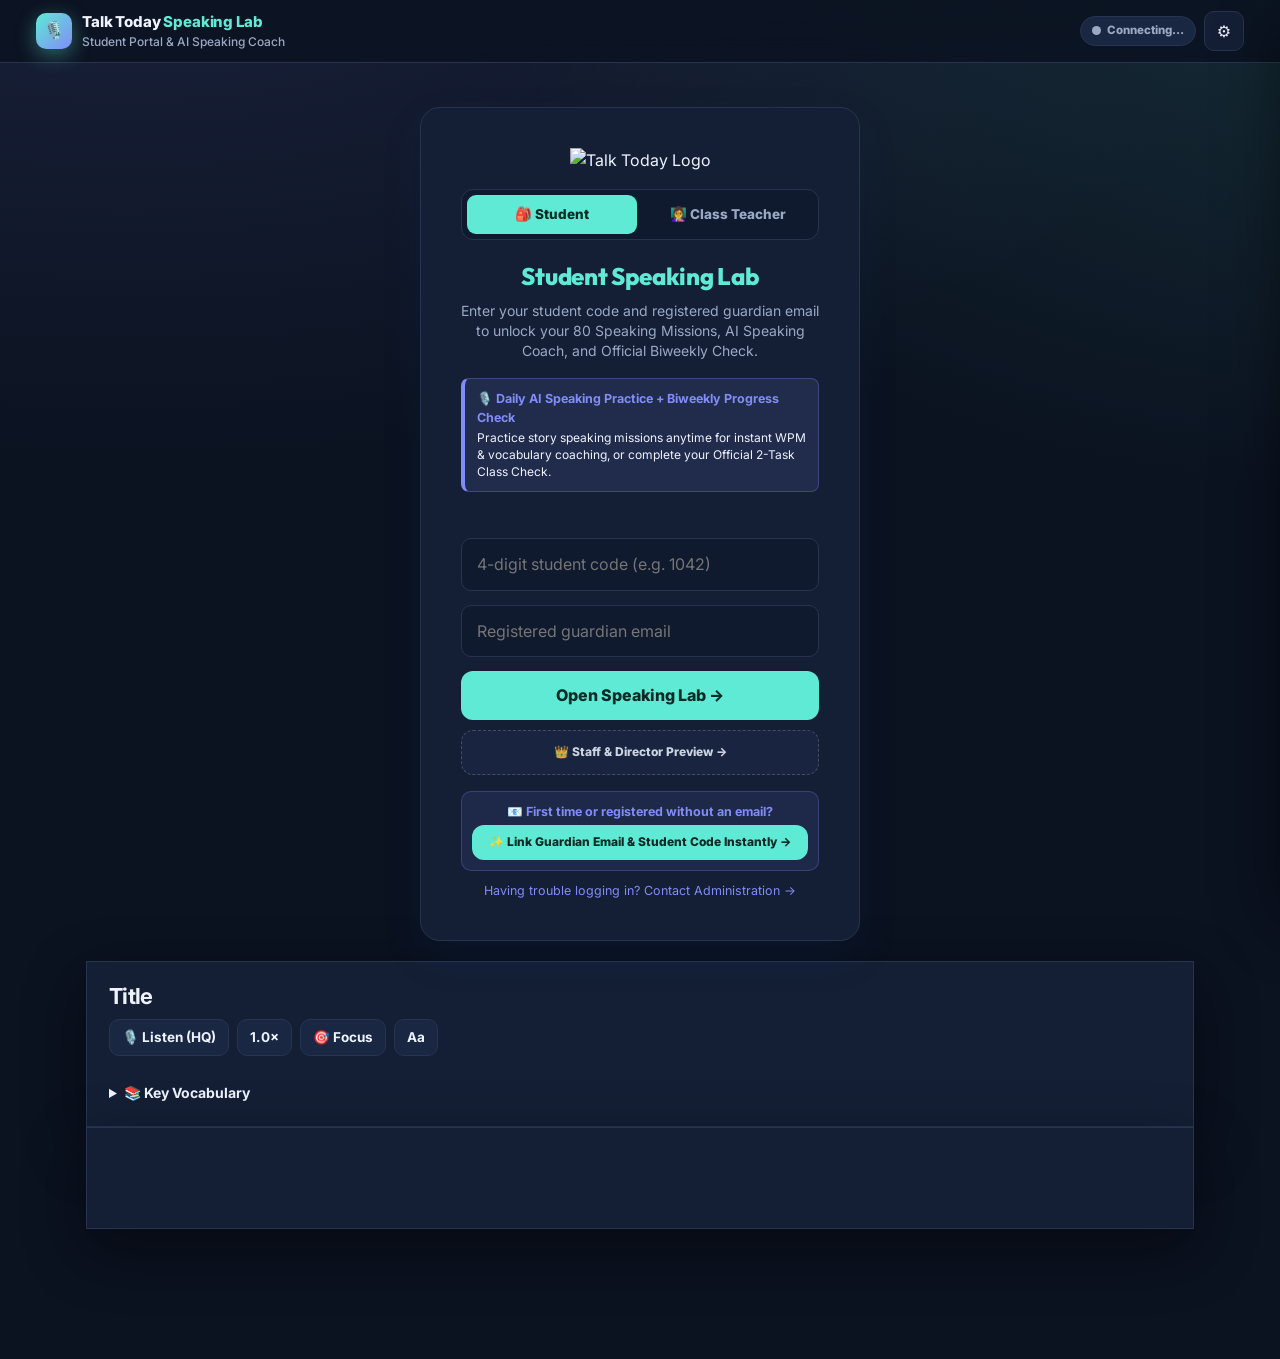
==== commit a0e8a882: "Upgrade Talk Today Speaking Lab v3.0 (full Reading Lab feature parity + AI Speaking Coach + Jigsaw V" ====
--- a/index.html
+++ b/index.html
@@ -71,10 +71,11 @@
         <div id="progStageLabel" class="prog-label">Verifying student record...</div>
       </div>
 
-      <form id="portalForm">
-        <input type="text" id="studentCode" class="portal-input" placeholder="Student code (or jamalmorelli)" autocomplete="off">
+      <form id="portalForm" novalidate>
+        <input type="text" id="studentCode" class="portal-input" placeholder="4-digit student code (e.g. 1042)" autocomplete="off">
         <input type="email" id="parentEmail" class="portal-input" placeholder="Registered guardian email" autocomplete="username">
         <button id="loginSubmitBtn" type="submit" class="btn" style="width:100%">Open Speaking Lab →</button>
+        <button id="staffPreviewBtn" type="button" class="btn ghost" style="width:100%;margin-top:10px;font-size:12px;opacity:0.85;border:1px dashed rgba(255,255,255,0.22)">👑 Staff &amp; Director Preview &rarr;</button>
       </form>
 
       <!-- Optional 6-Digit Email Verification Box -->
@@ -94,6 +95,7 @@
         </select>
         <input type="text" id="teacherEmailInput" class="portal-input" placeholder="Registered teacher email" autocomplete="username">
         <button id="teacherSubmitBtn" type="submit" class="btn" style="width:100%">Open Live Classroom Radar →</button>
+        <button id="teacherToPreviewBtn" type="button" class="btn ghost" style="width:100%;margin-top:10px;font-size:12px;opacity:0.85;border:1px dashed rgba(255,255,255,0.22)">👁️ Launch Student Lab Preview &rarr;</button>
       </form>
 
       <div id="portalSupportLink" style="margin-top:16px;font-size:12.5px">
@@ -616,7 +618,153 @@
     <div id="tInspectorBox" class="inspector-card hidden"></div>
   </section>
 
-    <section id="jigsawStudioView" class="hidden">
+          <div class="panel">
+          <h1 id="exTitle" style="font-size:22px;margin-top:0">Title</h1>
+          <div id="exMediaShowcase" class="story-showcase hidden"></div>
+          <div class="toolbar">
+            <button id="listenBtn" class="tool">🎙️ Listen (HQ)</button>
+            <button id="speedBtn" class="tool">1.0×</button>
+            <button id="focusBtn" class="tool">🎯 Focus</button>
+            <button id="textBtn" class="tool">Aa</button>
+            <span class="faint" id="wordInfo" style="margin-left:auto;font-size:12.5px;font-weight:600"></span>
+          </div>
+          <div id="exVoiceBar" class="neural-voice-bar hidden"></div>
+          <div id="exUnitVocabBanner" class="unit-vocab-banner hidden"></div>
+          <div id="passage" class="passage"></div>
+          <details style="margin-top:14px"><summary style="cursor:pointer;font-weight:700;font-size:14px">📚 Key Vocabulary</summary><div id="vocab" class="vocabList"></div></details>
+        </div>
+      </div>
+
+      <!-- Question & Feedback Column -->
+      <div class="qPanel">
+        <div class="panel qPanel" id="qCard">
+          <div style="display:flex;justify-content:space-between;align-items:center;gap:10px">
+            <div class="dots" id="dots"></div>
+            <span class="skillTag" id="skillTag"></span>
+          </div>
+          <p class="qText" id="qText"></p>
+          <div id="options" style="display:flex;flex-direction:column;gap:10px"></div>
+          <div id="feedback"></div>
+          <div style="display:flex;justify-content:flex-end">
+            <button id="nextQBtn" class="btn hidden">Next Question →</button>
+          </div>
+        </div>
+        <div id="lessonErr" class="err"></div>
+      </div>
+    </div>
+  </section>
+
+  <!-- =========================================================================
+       4. SUMMARY VIEW
+       ========================================================================= -->
+  <section id="summaryView" class="hidden" style="text-align:center">
+    <div class="panel" style="max-width:560px;margin:0 auto">
+      <div class="eyebrow">Exercise Complete</div>
+      <h1 id="sumTitle" style="margin:10px 0">Great work!</h1>
+      <div style="font-size:48px;font-weight:800;color:var(--accent);margin:14px 0" id="sumPercent">100%</div>
+      <p id="sumSubtitle" class="muted" style="margin-bottom:20px">You answered 4 of 4 questions correctly.</p>
+      <div style="display:flex;gap:10px;justify-content:center;flex-wrap:wrap">
+        <button id="sumReviewBtn" class="btn ghost">Review Answers</button>
+        <button id="sumDashBtn" class="btn">All Exercises →</button>
+      </div>
+    </div>
+  </section>
+
+  <!-- =========================================================================
+       5. SOCRATIVE LIVE TEACHER CLASSROOM RADAR VIEW
+       ========================================================================= -->
+  <section id="teacherView" class="hidden">
+    <div class="t-bar">
+      <div class="t-bar-top">
+        <div>
+          <div style="display:flex;align-items:center;gap:10px;flex-wrap:wrap">
+            <span class="student-name" id="tHeaderName">Teacher Live Radar</span>
+            <span class="live-pill" id="tLiveBadge"><span class="pulse-dot"></span><span id="tLiveBadgeText">LIVE · 5s</span></span>
+            <span class="student-code" id="tScopeChip">My Classes Only</span>
+          </div>
+          <div class="muted" id="tLastSyncText" style="font-size:12.5px;margin-top:4px">Real-time Socrative student presence &amp; question progress</div>
+        </div>
+        <div class="t-controls">
+          <button type="button" id="tOpenBreakoutBtn" class="jigsaw-cta-btn" title="Form Breakout Rooms from logged-in students and intuitively assign Speaking Jigsaws">🚪 Breakout Rooms &amp; Groups</button>
+          <button type="button" id="tOpenJigsawBtn" class="jigsaw-cta-btn" title="Create, launch, and orchestrate live Cooperative Speaking Jigsaws">🧩 Create / Manage Jigsaw</button>
+          <button type="button" id="tHideNamesBtn" class="iconBtn" title="Projector mode: anonymize student names">🙈 Hide Names</button>
+          <button type="button" id="tHideAnswersBtn" class="iconBtn" title="Projector mode: hide answer letters and right/wrong colors">🔒 Hide Answers</button>
+          <button type="button" id="tPauseBtn" class="iconBtn" title="Pause or resume live 5-second auto-refresh">⏸ Pause</button>
+          <button type="button" id="tRefreshBtn" class="iconBtn" title="Refresh right now">🔄 Refresh</button>
+        </div>
+      </div>
+
+      <div class="t-controls" style="justify-content:space-between;border-top:1px solid var(--edge);padding-top:12px">
+        <div class="t-controls">
+          <select id="tTeacherSelect" class="t-select hidden" aria-label="Filter by Teacher"></select>
+          <select id="tClassSelect" class="t-select" aria-label="Select Your Class Cohort"></select>
+          <select id="tLessonSelect" class="t-select" aria-label="Lesson Matrix Focus"></select>
+        </div>
+        <div class="filters" id="tStatusPills" style="margin:0"></div>
+      </div>
+    </div>
+
+    <!-- 4 Classroom Pulse Summary Tiles -->
+    <div class="tiles">
+      <div class="tile">
+        <div class="v" id="tTileOnline">0 / 0</div>
+        <div class="l" id="tTileOnlineSub">🟢 Online in Lab right now</div>
+      </div>
+      <div class="tile">
+        <div class="v" id="tTileReading">0</div>
+        <div class="l">📖 Reading / Listening now</div>
+      </div>
+      <div class="tile">
+        <div class="v" id="tTileAnswering">0</div>
+        <div class="l">✍️ Answering Q1–Q4 now</div>
+      </div>
+      <div class="tile">
+        <div class="v" id="tTileAccuracy">--</div>
+        <div class="l" id="tTileAccuracySub">🎯 Class accuracy today</div>
+      </div>
+    </div>
+
+    <!-- Skill Trouble-Spot Alert Banner -->
+    <div id="tTroubleBanner" class="t-alert hidden">
+      <span id="tTroubleText"></span>
+      <span class="chip" id="tTroubleMetric"></span>
+    </div>
+
+    <!-- Pinned Lesson Question Breakdown (shown when teacher pins a specific lesson) -->
+    <div id="tPinnedBox" class="t-pinned hidden">
+      <div style="display:flex;justify-content:space-between;align-items:center;gap:10px;flex-wrap:wrap">
+        <div style="font-weight:800;font-size:15px" id="tPinnedTitle">Pinned Lesson</div>
+        <button type="button" id="tUnpinLessonBtn" class="iconBtn" style="font-size:12px;padding:4px 10px">✕ Return to Auto-Follow</button>
+      </div>
+      <div class="t-pinned-grid" id="tPinnedGrid"></div>
+    </div>
+
+    <!-- Live Socrative Student Progress Matrix -->
+    <div class="soc-wrap">
+      <table class="soc-table">
+        <thead>
+          <tr>
+            <th>Student</th>
+            <th>Live Location &amp; Activity</th>
+            <th class="qcol">Q1</th>
+            <th class="qcol">Q2</th>
+            <th class="qcol">Q3</th>
+            <th class="qcol">Q4</th>
+            <th>Lesson / Pace</th>
+          </tr>
+        </thead>
+        <tbody id="tMatrixBody"></tbody>
+      </table>
+    </div>
+
+    <!-- Click-to-Inspect Live Student Card -->
+    <div id="tInspectorBox" class="inspector-card hidden"></div>
+  </section>
+
+  <!-- =========================================================================
+       6. ADMIN & TEACHER COOPERATIVE JIGSAW READING STUDIO + LIVE COMMAND CENTER
+       ========================================================================= -->
+  <section id="jigsawStudioView" class="hidden">
     <div class="t-bar">
       <div class="t-bar-top">
         <div>
@@ -952,166 +1100,6 @@
        7. STUDENT COOPERATIVE JIGSAW WORKSPACE (4-STEP INFORMATION GAP)
        ========================================================================= -->
   <section id="jigsawView" class="hidden">
-    <div class="t-bar" style="margin-bottom:16px">
-      <div class="t-bar-top">
-        <div>
-          <div style="display:flex;align-items:center;gap:10px;flex-wrap:wrap">
-            <button type="button" id="jStudentBackBtn" class="btn ghost" style="padding:7px 13px;font-size:13px">← Dashboard</button>
-            <span class="lvl" id="jViewCefr">A2</span>
-            <span class="student-name" id="jViewTitle" style="font-size:20px">Jigsaw Title</span>
-          </div>
-          <div style="display:flex;gap:8px;flex-wrap:wrap;margin-top:8px" id="jViewRoleChips">
-            <span class="chip" id="jViewTeamChip">👥 Home Team 1</span>
-            <span class="chip" id="jViewPartChip" style="border-color:var(--accent);color:var(--accent)">🧩 Expert Part A</span>
-            <span class="chip" id="jViewPhaseChip">⚡ Self-Paced</span>
-            <span class="chip hidden" id="jViewTimerChip">⏱ 05:00</span>
-          </div>
-        </div>
-        <div id="jOwnerPartPreviewBar" class="t-controls hidden"></div>
-      </div>
-    </div>
-
-    <!-- 4-Step Cooperative Navigation -->
-    <div class="j-stepper">
-      <button type="button" class="j-step-btn on" id="jStepBtn1">1️⃣ My Expert Part</button>
-      <button type="button" class="j-step-btn" id="jStepBtn2">2️⃣ Home Team Exchange</button>
-      <button type="button" class="j-step-btn" id="jStepBtn3">3️⃣ Synthesis Quiz (4 Qs)</button>
-      <button type="button" class="j-step-btn" id="jStepBtn4">4️⃣ Full Story 🔒</button>
-    </div>
-
-    <!-- STEP 1: READ & MASTER ASSIGNED EXPERT PART -->
-    <div id="jStep1Pane" class="reader">
-      <div class="passageCol">
-        <div class="panel">
-          <div class="eyebrow" id="jPartEyebrow">YOUR SECRET EXPERT PIECE</div>
-          <h2 id="jPartTitle" style="margin:4px 0 10px">Part A</h2>
-          <div id="jMediaShowcase" class="story-showcase hidden"></div>
-          <div class="toolbar">
-            <button type="button" id="jListenBtn" class="tool">🎙️ Listen (HQ)</button>
-            <button type="button" id="jSpeedBtn" class="tool">1.0×</button>
-            <button type="button" id="jFocusBtn" class="tool">🎯 Focus</button>
-            <button type="button" id="jTextSettingsBtn" class="tool">Aa</button>
-            <span class="faint" id="jPartWordInfo" style="margin-left:auto;font-size:12.5px;font-weight:600"></span>
-          </div>
-          <div id="jVoiceBar" class="neural-voice-bar hidden"></div>
-          <div id="jPartPassage" class="passage"></div>
-          <details style="margin-top:14px" open><summary style="cursor:pointer;font-weight:700;font-size:14px">📚 Expert Vocabulary (Tap highlighted words above)</summary><div id="jPartVocab" class="vocabList"></div></details>
-        </div>
-      </div>
-      <div class="qPanel">
-        <div class="panel qPanel">
-          <div class="eyebrow">STEP 1 · EXPERT MASTERY CHECK (+5 KP 1st Try)</div>
-          <p class="muted" style="margin:0;font-size:13.5px">Before joining your Home Team, prove you understand the key facts in your secret reading part!</p>
-          <div id="jExpertQuestionsBox" style="display:flex;flex-direction:column;gap:14px"></div>
-          <div id="jStep1NextWrap" class="hidden" style="margin-top:8px">
-            <button type="button" id="jGoStep2Btn" class="btn" style="width:100%">✅ Expert Ready! Join Home Team Exchange →</button>
-          </div>
-        </div>
-      </div>
-    </div>
-
-    <!-- STEP 2: HOME TEAM SPEAKING & CLUE EXCHANGE -->
-    <div id="jStep2Pane" class="hidden">
-      <div class="split">
-        <div class="panel">
-          <div class="eyebrow">🗣️ YOUR SPEAKING MISSION</div>
-          <h2 style="margin:4px 0 8px">Explain Your Part in Your Own Words</h2>
-          <div class="tip" id="jSpeakingPromptBox" style="margin-top:0;margin-bottom:14px"></div>
-          
-          <div id="jVoiceClueBox" class="mic-studio" style="margin-bottom:12px">
-            <div class="mic-top-row">
-              <span class="mic-status"><span class="rec-dot"></span><span id="jVcStatus">🎙️ Record Spoken Clue for Teammates (15–45s)</span></span>
-              <span class="mic-timer" id="jVcTimer">0:00</span>
-            </div>
-            <div class="mic-bars" id="jVcBars"></div>
-            <div class="mic-actions">
-              <button type="button" id="jVcRecBtn" class="btn rec-btn" style="padding:7px 13px;font-size:12.5px">🎙️ Record Voice Clue</button>
-              <button type="button" id="jVcStopBtn" class="btn stop-btn hidden" style="padding:7px 13px;font-size:12.5px">⏹ Stop</button>
-              <button type="button" id="jVcPlayBtn" class="iconBtn hidden" style="font-size:12.5px">▶ Preview</button>
-              <button type="button" id="jVcUploadBtn" class="btn hidden" style="padding:7px 13px;font-size:12.5px">📤 Share Voice Clue with Team</button>
-            </div>
-          </div>
-          <div class="j-field">
-            <label for="jMyClueInput" id="jMyClueLabel">Your 1–2 Sentence Expert Clue Summary</label>
-            <textarea id="jMyClueInput" class="j-textarea" style="min-height:85px" placeholder="Write the most important facts from your part so you are ready to share with your Home Team..."></textarea>
-          </div>
-          <div style="display:flex;align-items:center;justify-content:space-between;gap:10px;margin-top:10px;flex-wrap:wrap">
-            <span class="muted" id="jClueSavedMsg" style="font-size:12.5px"></span>
-            <button type="button" id="jSaveClueBtn" class="btn ghost" style="padding:8px 14px;font-size:13px">💾 Save My Clue Summary</button>
-          </div>
-        </div>
-
-        <div class="panel">
-          <div class="eyebrow">🕵️ DETECTIVE SCRATCHPAD</div>
-          <h2 style="margin:4px 0 8px">Notes from Teammates’ Parts</h2>
-          <p class="muted" style="margin:0 0 10px;font-size:13px">Listen carefully to the classmates who read the other parts and jot down their key facts here! You can use these notes during the Synthesis Quiz.</p>
-          <textarea id="jScratchpadInput" class="j-textarea" style="min-height:125px" placeholder="• What happened in the other parts?&#10;• Names, times, places, and reasons shared by my teammates..."></textarea>
-        </div>
-      </div>
-
-      <div class="panel" style="margin-bottom:18px">
-        <div style="display:flex;justify-content:space-between;align-items:center;gap:10px;flex-wrap:wrap">
-          <h2 style="margin:0">👥 Home Team Puzzle Pieces</h2>
-          <button type="button" id="jRefreshTeamBtn" class="iconBtn" style="font-size:12.5px">🔄 Refresh Teammates</button>
-        </div>
-        <div id="jTeamSlotsGrid" class="clue-slot-grid"></div>
-        <div style="display:flex;justify-content:flex-end;margin-top:10px">
-          <button type="button" id="jGoStep3Btn" class="btn">Start Whole-Story Synthesis Quiz (4 Qs) →</button>
-        </div>
-      </div>
-    </div>
-
-    <!-- STEP 3: 4-QUESTION WHOLE-STORY SYNTHESIS QUIZ -->
-    <div id="jStep3Pane" class="reader hidden">
-      <div class="passageCol">
-        <div class="panel">
-          <h2 style="margin:0 0 8px">📌 My Clues &amp; Expert Reference</h2>
-          <div id="jStep3NotesRef" class="tip" style="margin:0 0 12px;white-space:pre-wrap"></div>
-          <details open>
-            <summary style="cursor:pointer;font-weight:800;font-size:14px" id="jStep3PartSummary">📖 My Assigned Expert Passage</summary>
-            <div id="jStep3PartRef" class="passage" style="margin-top:10px;font-size:16px"></div>
-          </details>
-        </div>
-      </div>
-
-      <div class="qPanel">
-        <div class="panel qPanel">
-          <div style="display:flex;justify-content:space-between;align-items:center;gap:10px">
-            <div class="dots" id="jSynthDots"></div>
-            <span class="skillTag" id="jSynthSkillTag"></span>
-          </div>
-          <div id="jSynthLockNotice" class="t-alert hidden" style="margin:0"></div>
-          <p class="qText" id="jSynthQText"></p>
-          <div id="jSynthOptions" style="display:flex;flex-direction:column;gap:10px"></div>
-          <div id="jSynthFeedback"></div>
-          <div style="display:flex;justify-content:space-between;gap:10px;flex-wrap:wrap">
-            <button type="button" id="jPrevSynthBtn" class="btn ghost">← Previous</button>
-            <button type="button" id="jNextSynthBtn" class="btn">Next Question →</button>
-          </div>
-          <div id="jSynthErr" class="err"></div>
-        </div>
-      </div>
-    </div>
-
-    <!-- STEP 4: COMPLETE ASSEMBLED STORY UNLOCKED -->
-    <div id="jStep4Pane" class="hidden">
-      <div class="panel" style="text-align:center;margin-bottom:18px">
-        <div class="eyebrow">🎉 JIGSAW PUZZLE COMPLETE!</div>
-        <h1 style="margin:8px 0" id="jCompleteHeadline">The Complete Story Is Unlocked!</h1>
-        <div style="font-size:40px;font-weight:800;color:var(--accent);margin:6px 0" id="jCompleteScore">100%</div>
-        <p class="muted" id="jCompleteSub" style="margin:0 0 14px"></p>
-        <div style="display:flex;justify-content:center;gap:10px;flex-wrap:wrap">
-          <button type="button" id="jReviewSynthBtn" class="btn ghost">🔎 Review Synthesis Answers</button>
-          <button type="button" id="jFinishToDashBtn" class="btn">Back to Speaking Lab →</button>
-        </div>
-      </div>
-      <div class="panel">
-        <h2>📖 Complete Assembled Story (All Parts Together)</h2>
-        <div id="jStep4MediaShowcase" class="story-showcase hidden"></div>
-        <div id="jAssembledStoryBox"></div>
-      </div>
-    </div>
-  </section>
 
   <!-- =========================================================================
        6. ROLEPLAY STAGE — SCENE HUB
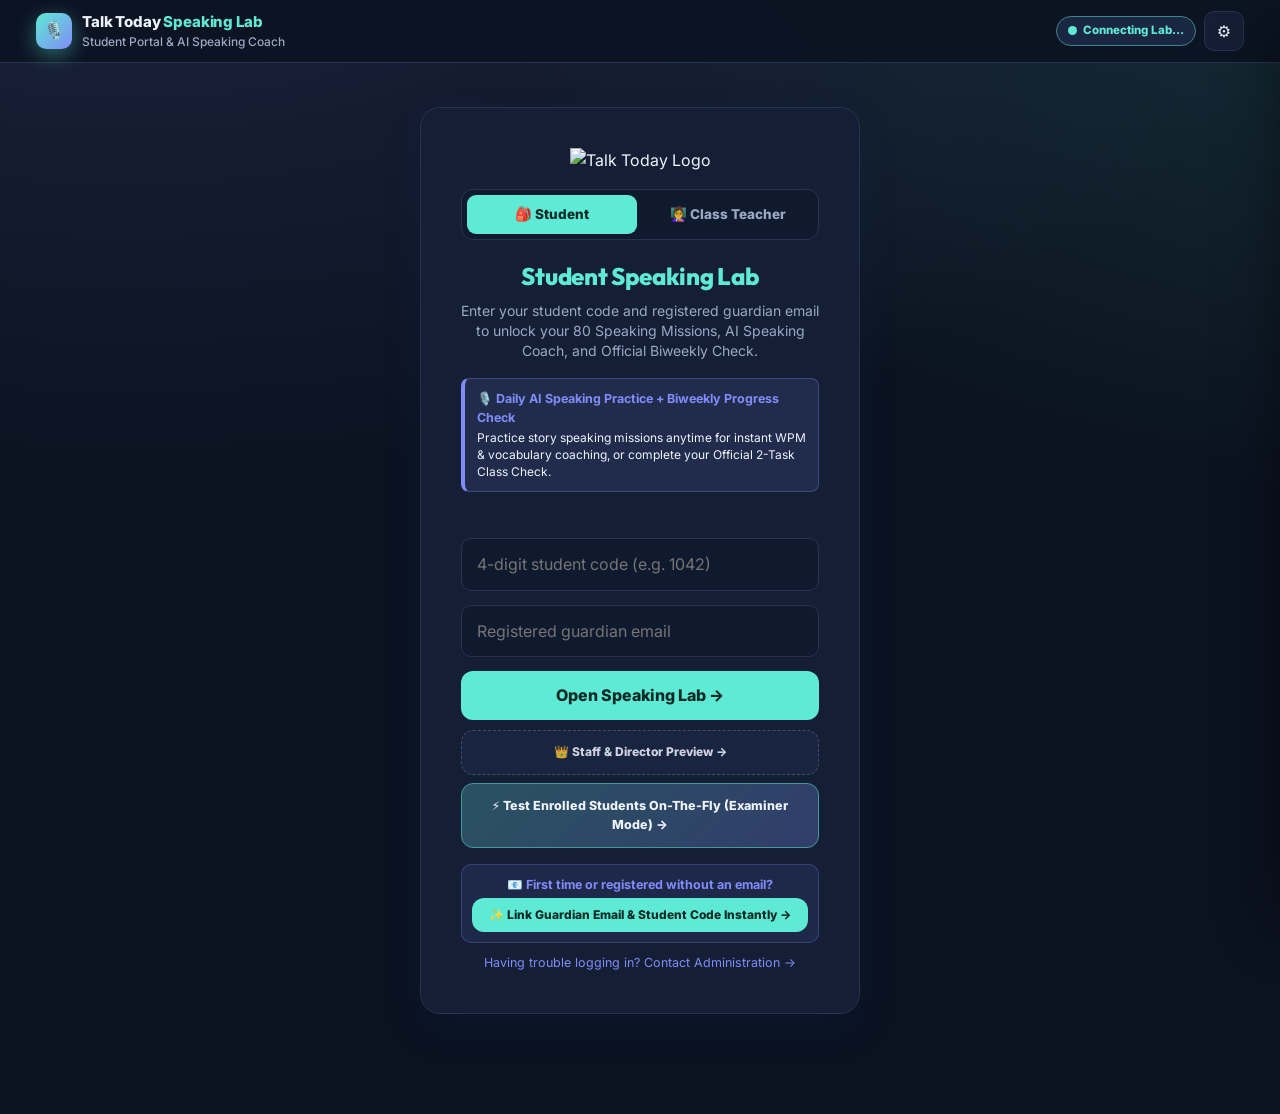
==== commit 9876f318: "Upgrade Talk Today Speaking Lab v3.0 (full Reading Lab feature parity + AI Speaking Coach + Jigsaw V" ====
--- a/index.html
+++ b/index.html
@@ -7,9 +7,30 @@
   <link rel="preconnect" href="https://fonts.googleapis.com">
   <link rel="preconnect" href="https://fonts.gstatic.com" crossorigin>
   <link href="https://fonts.googleapis.com/css2?family=Atkinson+Hyperlegible:ital,wght@0,400;0,700;1,400&family=Inter:wght@400;500;600;700;800&family=Literata:ital,opsz,wght@0,7..72,400;0,7..72,600;1,7..72,400&family=Outfit:wght@600;700;800&display=swap" rel="stylesheet">
-  <link rel="stylesheet" href="styles.css?v=3.2.0">
+  <link rel="stylesheet" href="styles.css?v=3.3.0">
 </head>
 <body>
+
+
+<!-- PERSISTENT ON-THE-FLY EXAMINER / STUDENT TESTER BAR -->
+<div id="examinerBar" class="examiner-bar hidden" role="region" aria-label="On-The-Fly Student Examiner Controls">
+  <div class="examiner-bar-inner">
+    <div class="examiner-bar-student">
+      <span class="examiner-badge">⚡ LIVE TESTER</span>
+      <strong id="exBarStudentName">Select Enrolled Student…</strong>
+      <span class="chip" id="exBarStudentMeta">No student selected</span>
+      <button type="button" id="exBarSwitchStudentBtn" class="iconBtn ex-bar-btn" title="Pick or search another enrolled student">🔄 Switch Student</button>
+      <button type="button" id="exBarRandomStudentBtn" class="iconBtn ex-bar-btn" title="Pick a random enrolled student from the current class filter">🎲 Random Student</button>
+    </div>
+    <div class="examiner-bar-modes">
+      <button type="button" id="exModePlacementBtn" class="ex-mode-pill on">🎯 Placement &amp; 5D Grader</button>
+      <button type="button" id="exModeMissionsBtn" class="ex-mode-pill">🎙️ 80 Missions &amp; Books</button>
+      <button type="button" id="exModeRoleplayBtn" class="ex-mode-pill">🎭 Roleplay Stage</button>
+      <button type="button" id="exModeJigsawBtn" class="ex-mode-pill">🧩 Jigsaw</button>
+      <button type="button" id="exModeRadarBtn" class="ex-mode-pill">👩‍🏫 Class Radar</button>
+    </div>
+  </div>
+</div>
 
 <!-- TOP BAR -->
 <header class="top">
@@ -76,6 +97,9 @@
         <input type="email" id="parentEmail" class="portal-input" placeholder="Registered guardian email" autocomplete="username">
         <button id="loginSubmitBtn" type="submit" class="btn" style="width:100%">Open Speaking Lab →</button>
         <button id="staffPreviewBtn" type="button" class="btn ghost" style="width:100%;margin-top:10px;font-size:12px;opacity:0.85;border:1px dashed rgba(255,255,255,0.22)">👑 Staff &amp; Director Preview &rarr;</button>
+
+        <button id="openExaminerFromStudentBtn" type="button" class="btn ex-launch-cta" style="width:100%;margin-top:8px;font-size:12.5px">⚡ Test Enrolled Students On-The-Fly (Examiner Mode) &rarr;</button>
+
       </form>
 
       <!-- Optional 6-Digit Email Verification Box -->
@@ -96,6 +120,9 @@
         <input type="text" id="teacherEmailInput" class="portal-input" placeholder="Registered teacher email" autocomplete="username">
         <button id="teacherSubmitBtn" type="submit" class="btn" style="width:100%">Open Live Classroom Radar →</button>
         <button id="teacherToPreviewBtn" type="button" class="btn ghost" style="width:100%;margin-top:10px;font-size:12px;opacity:0.85;border:1px dashed rgba(255,255,255,0.22)">👁️ Launch Student Lab Preview &rarr;</button>
+
+        <button id="openExaminerFromTeacherLoginBtn" type="button" class="btn ex-launch-cta" style="width:100%;margin-top:8px;font-size:12.5px">⚡ Test Enrolled Students On-The-Fly (Examiner Mode) &rarr;</button>
+
       </form>
 
       <div id="portalSupportLink" style="margin-top:16px;font-size:12.5px">
@@ -249,6 +276,7 @@
         <div id="ownerBanner" class="hidden" style="background:var(--badBg);color:var(--bad);padding:12px 14px;border-radius:12px;font-size:13px;font-weight:700;display:flex;align-items:center;justify-content:space-between;gap:12px;flex-wrap:wrap">
           <span>👑 Admin / Staff Preview Mode: All 80 missions &amp; levels unlocked.</span>
           <div style="display:flex;gap:8px;flex-wrap:wrap">
+            <button type="button" id="ownerOpenExaminerBtn" class="jigsaw-cta-btn" style="background:linear-gradient(135deg,#f59e0b,#ea580c);color:#fff;border:0">⚡ Test Enrolled Student On-The-Fly</button>
             <button type="button" id="ownerOpenBreakoutBtn" class="jigsaw-cta-btn">🚪 Breakout Rooms &amp; Group Assign</button>
             <button type="button" id="ownerOpenJigsawBtn" class="jigsaw-cta-btn">🧩 Create / Manage Speaking Jigsaw</button>
           </div>
@@ -522,6 +550,7 @@
           <div class="muted" id="tLastSyncText" style="font-size:12.5px;margin-top:4px">Real-time Socrative student presence, spoken WPM &amp; AI Speaking Coach recordings</div>
         </div>
         <div class="t-controls">
+          <button type="button" id="tOpenExaminerBtn" class="jigsaw-cta-btn" style="background:linear-gradient(135deg,#f59e0b,#ea580c);color:#fff;border:0">⚡ Test Student On-The-Fly</button>
           <button type="button" id="tOpenBreakoutBtn" class="jigsaw-cta-btn">🚪 Breakout Rooms &amp; Groups</button>
           <button type="button" id="tOpenJigsawBtn" class="jigsaw-cta-btn">🧩 Create / Manage Jigsaw</button>
           <button type="button" id="tTogglePlacementBtn" class="iconBtn" title="Review Official 2-Task Speaking Placement &amp; Biweekly Recordings">🎧 Placement Queue (0)</button>
@@ -618,150 +647,7 @@
     <div id="tInspectorBox" class="inspector-card hidden"></div>
   </section>
 
-          <div class="panel">
-          <h1 id="exTitle" style="font-size:22px;margin-top:0">Title</h1>
-          <div id="exMediaShowcase" class="story-showcase hidden"></div>
-          <div class="toolbar">
-            <button id="listenBtn" class="tool">🎙️ Listen (HQ)</button>
-            <button id="speedBtn" class="tool">1.0×</button>
-            <button id="focusBtn" class="tool">🎯 Focus</button>
-            <button id="textBtn" class="tool">Aa</button>
-            <span class="faint" id="wordInfo" style="margin-left:auto;font-size:12.5px;font-weight:600"></span>
-          </div>
-          <div id="exVoiceBar" class="neural-voice-bar hidden"></div>
-          <div id="exUnitVocabBanner" class="unit-vocab-banner hidden"></div>
-          <div id="passage" class="passage"></div>
-          <details style="margin-top:14px"><summary style="cursor:pointer;font-weight:700;font-size:14px">📚 Key Vocabulary</summary><div id="vocab" class="vocabList"></div></details>
-        </div>
-      </div>
-
-      <!-- Question & Feedback Column -->
-      <div class="qPanel">
-        <div class="panel qPanel" id="qCard">
-          <div style="display:flex;justify-content:space-between;align-items:center;gap:10px">
-            <div class="dots" id="dots"></div>
-            <span class="skillTag" id="skillTag"></span>
-          </div>
-          <p class="qText" id="qText"></p>
-          <div id="options" style="display:flex;flex-direction:column;gap:10px"></div>
-          <div id="feedback"></div>
-          <div style="display:flex;justify-content:flex-end">
-            <button id="nextQBtn" class="btn hidden">Next Question →</button>
-          </div>
-        </div>
-        <div id="lessonErr" class="err"></div>
-      </div>
-    </div>
-  </section>
-
-  <!-- =========================================================================
-       4. SUMMARY VIEW
-       ========================================================================= -->
-  <section id="summaryView" class="hidden" style="text-align:center">
-    <div class="panel" style="max-width:560px;margin:0 auto">
-      <div class="eyebrow">Exercise Complete</div>
-      <h1 id="sumTitle" style="margin:10px 0">Great work!</h1>
-      <div style="font-size:48px;font-weight:800;color:var(--accent);margin:14px 0" id="sumPercent">100%</div>
-      <p id="sumSubtitle" class="muted" style="margin-bottom:20px">You answered 4 of 4 questions correctly.</p>
-      <div style="display:flex;gap:10px;justify-content:center;flex-wrap:wrap">
-        <button id="sumReviewBtn" class="btn ghost">Review Answers</button>
-        <button id="sumDashBtn" class="btn">All Exercises →</button>
-      </div>
-    </div>
-  </section>
-
-  <!-- =========================================================================
-       5. SOCRATIVE LIVE TEACHER CLASSROOM RADAR VIEW
-       ========================================================================= -->
-  <section id="teacherView" class="hidden">
-    <div class="t-bar">
-      <div class="t-bar-top">
-        <div>
-          <div style="display:flex;align-items:center;gap:10px;flex-wrap:wrap">
-            <span class="student-name" id="tHeaderName">Teacher Live Radar</span>
-            <span class="live-pill" id="tLiveBadge"><span class="pulse-dot"></span><span id="tLiveBadgeText">LIVE · 5s</span></span>
-            <span class="student-code" id="tScopeChip">My Classes Only</span>
-          </div>
-          <div class="muted" id="tLastSyncText" style="font-size:12.5px;margin-top:4px">Real-time Socrative student presence &amp; question progress</div>
-        </div>
-        <div class="t-controls">
-          <button type="button" id="tOpenBreakoutBtn" class="jigsaw-cta-btn" title="Form Breakout Rooms from logged-in students and intuitively assign Speaking Jigsaws">🚪 Breakout Rooms &amp; Groups</button>
-          <button type="button" id="tOpenJigsawBtn" class="jigsaw-cta-btn" title="Create, launch, and orchestrate live Cooperative Speaking Jigsaws">🧩 Create / Manage Jigsaw</button>
-          <button type="button" id="tHideNamesBtn" class="iconBtn" title="Projector mode: anonymize student names">🙈 Hide Names</button>
-          <button type="button" id="tHideAnswersBtn" class="iconBtn" title="Projector mode: hide answer letters and right/wrong colors">🔒 Hide Answers</button>
-          <button type="button" id="tPauseBtn" class="iconBtn" title="Pause or resume live 5-second auto-refresh">⏸ Pause</button>
-          <button type="button" id="tRefreshBtn" class="iconBtn" title="Refresh right now">🔄 Refresh</button>
-        </div>
-      </div>
-
-      <div class="t-controls" style="justify-content:space-between;border-top:1px solid var(--edge);padding-top:12px">
-        <div class="t-controls">
-          <select id="tTeacherSelect" class="t-select hidden" aria-label="Filter by Teacher"></select>
-          <select id="tClassSelect" class="t-select" aria-label="Select Your Class Cohort"></select>
-          <select id="tLessonSelect" class="t-select" aria-label="Lesson Matrix Focus"></select>
-        </div>
-        <div class="filters" id="tStatusPills" style="margin:0"></div>
-      </div>
-    </div>
-
-    <!-- 4 Classroom Pulse Summary Tiles -->
-    <div class="tiles">
-      <div class="tile">
-        <div class="v" id="tTileOnline">0 / 0</div>
-        <div class="l" id="tTileOnlineSub">🟢 Online in Lab right now</div>
-      </div>
-      <div class="tile">
-        <div class="v" id="tTileReading">0</div>
-        <div class="l">📖 Reading / Listening now</div>
-      </div>
-      <div class="tile">
-        <div class="v" id="tTileAnswering">0</div>
-        <div class="l">✍️ Answering Q1–Q4 now</div>
-      </div>
-      <div class="tile">
-        <div class="v" id="tTileAccuracy">--</div>
-        <div class="l" id="tTileAccuracySub">🎯 Class accuracy today</div>
-      </div>
-    </div>
-
-    <!-- Skill Trouble-Spot Alert Banner -->
-    <div id="tTroubleBanner" class="t-alert hidden">
-      <span id="tTroubleText"></span>
-      <span class="chip" id="tTroubleMetric"></span>
-    </div>
-
-    <!-- Pinned Lesson Question Breakdown (shown when teacher pins a specific lesson) -->
-    <div id="tPinnedBox" class="t-pinned hidden">
-      <div style="display:flex;justify-content:space-between;align-items:center;gap:10px;flex-wrap:wrap">
-        <div style="font-weight:800;font-size:15px" id="tPinnedTitle">Pinned Lesson</div>
-        <button type="button" id="tUnpinLessonBtn" class="iconBtn" style="font-size:12px;padding:4px 10px">✕ Return to Auto-Follow</button>
-      </div>
-      <div class="t-pinned-grid" id="tPinnedGrid"></div>
-    </div>
-
-    <!-- Live Socrative Student Progress Matrix -->
-    <div class="soc-wrap">
-      <table class="soc-table">
-        <thead>
-          <tr>
-            <th>Student</th>
-            <th>Live Location &amp; Activity</th>
-            <th class="qcol">Q1</th>
-            <th class="qcol">Q2</th>
-            <th class="qcol">Q3</th>
-            <th class="qcol">Q4</th>
-            <th>Lesson / Pace</th>
-          </tr>
-        </thead>
-        <tbody id="tMatrixBody"></tbody>
-      </table>
-    </div>
-
-    <!-- Click-to-Inspect Live Student Card -->
-    <div id="tInspectorBox" class="inspector-card hidden"></div>
-  </section>
-
-  <!-- =========================================================================
+    <!-- =========================================================================
        6. ADMIN & TEACHER COOPERATIVE JIGSAW READING STUDIO + LIVE COMMAND CENTER
        ========================================================================= -->
   <section id="jigsawStudioView" class="hidden">
@@ -1100,6 +986,166 @@
        7. STUDENT COOPERATIVE JIGSAW WORKSPACE (4-STEP INFORMATION GAP)
        ========================================================================= -->
   <section id="jigsawView" class="hidden">
+    <div class="t-bar" style="margin-bottom:16px">
+      <div class="t-bar-top">
+        <div>
+          <div style="display:flex;align-items:center;gap:10px;flex-wrap:wrap">
+            <button type="button" id="jStudentBackBtn" class="btn ghost" style="padding:7px 13px;font-size:13px">← Dashboard</button>
+            <span class="lvl" id="jViewCefr">A2</span>
+            <span class="student-name" id="jViewTitle" style="font-size:20px">Jigsaw Title</span>
+          </div>
+          <div style="display:flex;gap:8px;flex-wrap:wrap;margin-top:8px" id="jViewRoleChips">
+            <span class="chip" id="jViewTeamChip">👥 Home Team 1</span>
+            <span class="chip" id="jViewPartChip" style="border-color:var(--accent);color:var(--accent)">🧩 Expert Part A</span>
+            <span class="chip" id="jViewPhaseChip">⚡ Self-Paced</span>
+            <span class="chip hidden" id="jViewTimerChip">⏱ 05:00</span>
+          </div>
+        </div>
+        <div id="jOwnerPartPreviewBar" class="t-controls hidden"></div>
+      </div>
+    </div>
+
+    <!-- 4-Step Cooperative Navigation -->
+    <div class="j-stepper">
+      <button type="button" class="j-step-btn on" id="jStepBtn1">1️⃣ My Expert Part</button>
+      <button type="button" class="j-step-btn" id="jStepBtn2">2️⃣ Home Team Exchange</button>
+      <button type="button" class="j-step-btn" id="jStepBtn3">3️⃣ Synthesis Quiz (4 Qs)</button>
+      <button type="button" class="j-step-btn" id="jStepBtn4">4️⃣ Full Story 🔒</button>
+    </div>
+
+    <!-- STEP 1: READ & MASTER ASSIGNED EXPERT PART -->
+    <div id="jStep1Pane" class="reader">
+      <div class="passageCol">
+        <div class="panel">
+          <div class="eyebrow" id="jPartEyebrow">YOUR SECRET EXPERT PIECE</div>
+          <h2 id="jPartTitle" style="margin:4px 0 10px">Part A</h2>
+          <div id="jMediaShowcase" class="story-showcase hidden"></div>
+          <div class="toolbar">
+            <button type="button" id="jListenBtn" class="tool">🎙️ Listen (HQ)</button>
+            <button type="button" id="jSpeedBtn" class="tool">1.0×</button>
+            <button type="button" id="jFocusBtn" class="tool">🎯 Focus</button>
+            <button type="button" id="jTextSettingsBtn" class="tool">Aa</button>
+            <span class="faint" id="jPartWordInfo" style="margin-left:auto;font-size:12.5px;font-weight:600"></span>
+          </div>
+          <div id="jVoiceBar" class="neural-voice-bar hidden"></div>
+          <div id="jPartPassage" class="passage"></div>
+          <details style="margin-top:14px" open><summary style="cursor:pointer;font-weight:700;font-size:14px">📚 Expert Vocabulary (Tap highlighted words above)</summary><div id="jPartVocab" class="vocabList"></div></details>
+        </div>
+      </div>
+      <div class="qPanel">
+        <div class="panel qPanel">
+          <div class="eyebrow">STEP 1 · EXPERT MASTERY CHECK (+5 KP 1st Try)</div>
+          <p class="muted" style="margin:0;font-size:13.5px">Before joining your Home Team, prove you understand the key facts in your secret reading part!</p>
+          <div id="jExpertQuestionsBox" style="display:flex;flex-direction:column;gap:14px"></div>
+          <div id="jStep1NextWrap" class="hidden" style="margin-top:8px">
+            <button type="button" id="jGoStep2Btn" class="btn" style="width:100%">✅ Expert Ready! Join Home Team Exchange →</button>
+          </div>
+        </div>
+      </div>
+    </div>
+
+    <!-- STEP 2: HOME TEAM SPEAKING & CLUE EXCHANGE -->
+    <div id="jStep2Pane" class="hidden">
+      <div class="split">
+        <div class="panel">
+          <div class="eyebrow">🗣️ YOUR SPEAKING MISSION</div>
+          <h2 style="margin:4px 0 8px">Explain Your Part in Your Own Words</h2>
+          <div class="tip" id="jSpeakingPromptBox" style="margin-top:0;margin-bottom:14px"></div>
+          
+          <div id="jVoiceClueBox" class="mic-studio" style="margin-bottom:12px">
+            <div class="mic-top-row">
+              <span class="mic-status"><span class="rec-dot"></span><span id="jVcStatus">🎙️ Record Spoken Clue for Teammates (15–45s)</span></span>
+              <span class="mic-timer" id="jVcTimer">0:00</span>
+            </div>
+            <div class="mic-bars" id="jVcBars"></div>
+            <div class="mic-actions">
+              <button type="button" id="jVcRecBtn" class="btn rec-btn" style="padding:7px 13px;font-size:12.5px">🎙️ Record Voice Clue</button>
+              <button type="button" id="jVcStopBtn" class="btn stop-btn hidden" style="padding:7px 13px;font-size:12.5px">⏹ Stop</button>
+              <button type="button" id="jVcPlayBtn" class="iconBtn hidden" style="font-size:12.5px">▶ Preview</button>
+              <button type="button" id="jVcUploadBtn" class="btn hidden" style="padding:7px 13px;font-size:12.5px">📤 Share Voice Clue with Team</button>
+            </div>
+          </div>
+          <div class="j-field">
+            <label for="jMyClueInput" id="jMyClueLabel">Your 1–2 Sentence Expert Clue Summary</label>
+            <textarea id="jMyClueInput" class="j-textarea" style="min-height:85px" placeholder="Write the most important facts from your part so you are ready to share with your Home Team..."></textarea>
+          </div>
+          <div style="display:flex;align-items:center;justify-content:space-between;gap:10px;margin-top:10px;flex-wrap:wrap">
+            <span class="muted" id="jClueSavedMsg" style="font-size:12.5px"></span>
+            <button type="button" id="jSaveClueBtn" class="btn ghost" style="padding:8px 14px;font-size:13px">💾 Save My Clue Summary</button>
+          </div>
+        </div>
+
+        <div class="panel">
+          <div class="eyebrow">🕵️ DETECTIVE SCRATCHPAD</div>
+          <h2 style="margin:4px 0 8px">Notes from Teammates’ Parts</h2>
+          <p class="muted" style="margin:0 0 10px;font-size:13px">Listen carefully to the classmates who read the other parts and jot down their key facts here! You can use these notes during the Synthesis Quiz.</p>
+          <textarea id="jScratchpadInput" class="j-textarea" style="min-height:125px" placeholder="• What happened in the other parts?&#10;• Names, times, places, and reasons shared by my teammates..."></textarea>
+        </div>
+      </div>
+
+      <div class="panel" style="margin-bottom:18px">
+        <div style="display:flex;justify-content:space-between;align-items:center;gap:10px;flex-wrap:wrap">
+          <h2 style="margin:0">👥 Home Team Puzzle Pieces</h2>
+          <button type="button" id="jRefreshTeamBtn" class="iconBtn" style="font-size:12.5px">🔄 Refresh Teammates</button>
+        </div>
+        <div id="jTeamSlotsGrid" class="clue-slot-grid"></div>
+        <div style="display:flex;justify-content:flex-end;margin-top:10px">
+          <button type="button" id="jGoStep3Btn" class="btn">Start Whole-Story Synthesis Quiz (4 Qs) →</button>
+        </div>
+      </div>
+    </div>
+
+    <!-- STEP 3: 4-QUESTION WHOLE-STORY SYNTHESIS QUIZ -->
+    <div id="jStep3Pane" class="reader hidden">
+      <div class="passageCol">
+        <div class="panel">
+          <h2 style="margin:0 0 8px">📌 My Clues &amp; Expert Reference</h2>
+          <div id="jStep3NotesRef" class="tip" style="margin:0 0 12px;white-space:pre-wrap"></div>
+          <details open>
+            <summary style="cursor:pointer;font-weight:800;font-size:14px" id="jStep3PartSummary">📖 My Assigned Expert Passage</summary>
+            <div id="jStep3PartRef" class="passage" style="margin-top:10px;font-size:16px"></div>
+          </details>
+        </div>
+      </div>
+
+      <div class="qPanel">
+        <div class="panel qPanel">
+          <div style="display:flex;justify-content:space-between;align-items:center;gap:10px">
+            <div class="dots" id="jSynthDots"></div>
+            <span class="skillTag" id="jSynthSkillTag"></span>
+          </div>
+          <div id="jSynthLockNotice" class="t-alert hidden" style="margin:0"></div>
+          <p class="qText" id="jSynthQText"></p>
+          <div id="jSynthOptions" style="display:flex;flex-direction:column;gap:10px"></div>
+          <div id="jSynthFeedback"></div>
+          <div style="display:flex;justify-content:space-between;gap:10px;flex-wrap:wrap">
+            <button type="button" id="jPrevSynthBtn" class="btn ghost">← Previous</button>
+            <button type="button" id="jNextSynthBtn" class="btn">Next Question →</button>
+          </div>
+          <div id="jSynthErr" class="err"></div>
+        </div>
+      </div>
+    </div>
+
+    <!-- STEP 4: COMPLETE ASSEMBLED STORY UNLOCKED -->
+    <div id="jStep4Pane" class="hidden">
+      <div class="panel" style="text-align:center;margin-bottom:18px">
+        <div class="eyebrow">🎉 JIGSAW PUZZLE COMPLETE!</div>
+        <h1 style="margin:8px 0" id="jCompleteHeadline">The Complete Story Is Unlocked!</h1>
+        <div style="font-size:40px;font-weight:800;color:var(--accent);margin:6px 0" id="jCompleteScore">100%</div>
+        <p class="muted" id="jCompleteSub" style="margin:0 0 14px"></p>
+        <div style="display:flex;justify-content:center;gap:10px;flex-wrap:wrap">
+          <button type="button" id="jReviewSynthBtn" class="btn ghost">🔎 Review Synthesis Answers</button>
+          <button type="button" id="jFinishToDashBtn" class="btn">Back to Speaking Lab →</button>
+        </div>
+      </div>
+      <div class="panel">
+        <h2>📖 Complete Assembled Story (All Parts Together)</h2>
+        <div id="jStep4MediaShowcase" class="story-showcase hidden"></div>
+        <div id="jAssembledStoryBox"></div>
+      </div>
+    </div>
+  </section>
 
   <!-- =========================================================================
        6. ROLEPLAY STAGE — SCENE HUB
@@ -1245,6 +1291,198 @@
       <div style="display:flex;gap:10px;justify-content:center;flex-wrap:wrap;margin-top:14px">
         <button type="button" id="rpPlayAgainBtn" class="btn ghost">↺ Play This Scene Again</button>
         <button type="button" id="rpBackToHubBtn" class="btn">More Scenes →</button>
+      </div>
+    </div>
+  </section>
+
+
+  <!-- =========================================================================
+       8. ON-THE-FLY ENROLLED STUDENT EXAMINER & LIVE 5D GRADING WORKSPACE
+       ========================================================================= -->
+  <section id="examinerView" class="hidden">
+    <div class="t-bar" style="margin-bottom:16px">
+      <div class="t-bar-top">
+        <div>
+          <div style="display:flex;align-items:center;gap:10px;flex-wrap:wrap">
+            <span class="examiner-badge">⚡ ON-THE-FLY EXAMINER EDITION</span>
+            <span class="student-name" style="font-size:20px" id="exHeaderTitle">Live Enrolled Student Speaking Tester</span>
+            <span class="chip" id="exRosterCountChip">0 Enrolled Students</span>
+          </div>
+          <div class="muted" style="font-size:12.5px;margin-top:4px" id="exHeaderSub">Pick any enrolled Talk Today student below to test them on the fly with Official 5D Placement Tasks, 80 Coursebook &amp; Story Speaking Missions, or Interactive Roleplays — saved directly to their student record.</div>
+        </div>
+        <div class="t-controls">
+          <button type="button" id="exWalkInToggleBtn" class="iconBtn">➕ Walk-In / New Student</button>
+          <button type="button" id="exRandomPickBtn" class="iconBtn">🎲 Cold-Call Random Student</button>
+          <button type="button" id="exOpenFullDashBtn" class="btn ghost" style="padding:7px 13px;font-size:12.5px">🎒 Open Student’s Full Dashboard →</button>
+        </div>
+      </div>
+
+      <!-- Roster Search & Class / Teacher Filters -->
+      <div class="ex-roster-toolbar">
+        <input type="search" id="exStudentSearchInput" class="library-search-input" placeholder="🔍 Type student name, 4-digit code (#1360), class cohort, or teacher to pick instantly..." aria-label="Search enrolled students">
+        <select id="exTeacherFilterSelect" class="t-select" aria-label="Filter by Teacher">
+          <option value="ALL">👩‍🏫 All Teachers</option>
+        </select>
+        <select id="exClassFilterSelect" class="t-select" aria-label="Filter by Class Cohort">
+          <option value="ALL">📚 All Classes</option>
+        </select>
+      </div>
+
+      <!-- Collapsible Walk-In / Custom Student Creator -->
+      <div id="exWalkInBox" class="ex-walkin-box hidden">
+        <div style="font-weight:800;font-size:13px;margin-bottom:8px">➕ Quick Walk-In / Unlisted Student Setup</div>
+        <div class="ex-walkin-row">
+          <input type="text" id="exWalkInCode" class="j-input" placeholder="Student Code (optional, e.g. 2099)" style="max-width:190px">
+          <input type="text" id="exWalkInName" class="j-input" placeholder="Student Full Name (e.g. Youssef Bennani)" style="flex:1;min-width:200px">
+          <input type="text" id="exWalkInClass" class="j-input" placeholder="Class / Cohort (e.g. On-The-Fly Placement)" style="max-width:220px">
+          <select id="exWalkInBand" class="t-select" aria-label="Estimated CEFR Level">
+            <option value="PRE-A1">Est. PRE-A1</option>
+            <option value="A1">Est. A1</option>
+            <option value="A2">Est. A2</option>
+            <option value="B1" selected>Est. B1</option>
+            <option value="B2">Est. B2</option>
+            <option value="C1">Est. C1</option>
+          </select>
+          <button type="button" id="exWalkInStartBtn" class="btn" style="padding:8px 15px;font-size:13px">⚡ Load Walk-In Student →</button>
+        </div>
+      </div>
+
+      <!-- Scrollable Enrolled Student Pills / Quick Roster Strip -->
+      <div id="exRosterResultsGrid" class="ex-roster-grid" role="listbox" aria-label="Enrolled Students"></div>
+    </div>
+
+    <div id="exErrBox" class="err" style="margin-bottom:12px"></div>
+
+    <!-- Selected Student Active Testing Workspace -->
+    <div id="exActiveStudentWrap" class="hidden">
+      <!-- Selected Student Identity & Mode Launcher Strip -->
+      <div class="ex-student-hero">
+        <div class="ex-student-hero-left">
+          <div style="display:flex;align-items:center;gap:10px;flex-wrap:wrap">
+            <span class="student-name" style="font-size:22px" id="exSelectedName">Student Name</span>
+            <span class="student-code" id="exSelectedCode">#0000</span>
+            <span class="chip" id="exSelectedCefrChip">Home Level: A2</span>
+            <span class="chip" id="exSelectedPackChip">Recommended Pack: INT</span>
+          </div>
+          <div class="muted" style="font-size:13px;margin-top:4px" id="exSelectedMeta">Class · Teacher · Spoken Pace</div>
+        </div>
+        <div class="ex-student-hero-actions">
+          <button type="button" id="exLaunchMissionsBtn" class="btn ghost" style="padding:8px 14px;font-size:13px">🎙️ Test on 80 Missions / Books →</button>
+          <button type="button" id="exLaunchRoleplayBtn" class="btn ghost" style="padding:8px 14px;font-size:13px">🎭 Test in Roleplay Stage →</button>
+          <button type="button" id="exLaunchJigsawBtn" class="btn ghost" style="padding:8px 14px;font-size:13px">🧩 Open Speaking Jigsaw →</button>
+        </div>
+      </div>
+
+      <div class="ex-workspace-split">
+        <!-- LEFT COLUMN: On-The-Fly Official Placement & Biweekly Recorder -->
+        <div class="panel ex-col-left">
+          <div style="display:flex;justify-content:space-between;align-items:center;gap:10px;flex-wrap:wrap;margin-bottom:10px">
+            <div>
+              <div class="eyebrow">🎯 ON-THE-FLY OFFICIAL SPEAKING TEST</div>
+              <h2 style="margin:2px 0 0">Live Placement &amp; Biweekly Task Recorder</h2>
+            </div>
+            <span class="chip" id="exAttemptStatusChip">Ready to Start</span>
+          </div>
+
+          <!-- Pack Selector (BEG / INT / ADV) -->
+          <div class="ex-pack-bar">
+            <span style="font-size:12.5px;font-weight:800;color:var(--muted)">1. Choose Pack:</span>
+            <div class="filters" style="margin:0">
+              <button type="button" id="exPackBegBtn" class="pill">🟢 BEG (Pre-A1 / A1)</button>
+              <button type="button" id="exPackIntBtn" class="pill on">🔵 INT (A2 / B1)</button>
+              <button type="button" id="exPackAdvBtn" class="pill">🟣 ADV (B2 / C1)</button>
+            </div>
+            <button type="button" id="exStartAttemptBtn" class="btn" style="margin-left:auto;padding:8px 14px;font-size:13px">⚡ New Attempt / Deal Prompts</button>
+          </div>
+
+          <!-- Task 1 / Task 2 Tabs + Custom Prompt Picker -->
+          <div class="ex-task-selector-bar">
+            <div style="display:flex;gap:8px;align-items:center;flex-wrap:wrap">
+              <button type="button" id="exTask1TabBtn" class="pill on">🎙️ Task 1</button>
+              <button type="button" id="exTask2TabBtn" class="pill">🎙️ Task 2</button>
+            </div>
+            <select id="exPromptOverrideSelect" class="t-select" aria-label="Choose or switch speaking prompt" style="flex:1;min-width:210px"></select>
+          </div>
+
+          <!-- Active Prompt Display Card -->
+          <div class="tip" style="margin:12px 0;padding:14px 16px">
+            <div style="display:flex;justify-content:space-between;align-items:center;gap:8px;flex-wrap:wrap;margin-bottom:6px">
+              <strong id="exActivePromptBadge" style="color:var(--accent);font-size:12px;text-transform:uppercase;letter-spacing:.05em">TASK 1 · PERSONAL INFO</strong>
+              <div style="display:flex;gap:6px">
+                <button type="button" id="exHearPromptBtn" class="iconBtn" style="font-size:12px;padding:4px 10px">🔊 Read Prompt Aloud</button>
+              </div>
+            </div>
+            <div id="exActivePromptText" style="font-size:16px;font-weight:600;line-height:1.5;color:var(--ink)">Select a student and click “New Attempt / Deal Prompts” (or just hit Record below — an attempt is created automatically!).</div>
+            <div id="exActivePromptTargets" class="muted" style="font-size:12px;margin-top:6px"></div>
+          </div>
+
+          <!-- Zero-Wait Examiner Microphone Studio -->
+          <div class="mic-studio" id="exMicStudio">
+            <div class="mic-top-row">
+              <span class="mic-status"><span class="rec-dot"></span><span id="exMicStatus">Ready — Click Record when the student starts speaking (no prep wait required)</span></span>
+              <span class="mic-timer" id="exMicTimer">0:00</span>
+            </div>
+            <div class="mic-bars" id="exMicBars"></div>
+            <div class="mic-actions">
+              <button type="button" id="exRecStartBtn" class="btn rec-btn">🎙️ Start Recording Student</button>
+              <button type="button" id="exRecStopBtn" class="btn stop-btn hidden">⏹ Stop Recording</button>
+              <button type="button" id="exRecPlayBtn" class="iconBtn hidden">▶ Play Local Audio</button>
+              <button type="button" id="exRecRetryBtn" class="iconBtn hidden">↺ Re-Record</button>
+              <button type="button" id="exRecScoreBtn" class="btn hidden">⚡ Upload &amp; Score 5D Rubric Now →</button>
+            </div>
+            <audio id="exPreviewAudio" controls class="hidden" style="width:100%;height:36px"></audio>
+          </div>
+          <div id="exUploadStatusText" class="muted" style="text-align:center;margin-top:8px;font-weight:700"></div>
+        </div>
+
+        <!-- RIGHT COLUMN: Instant 5D AI Rubric, Whisper Transcript & 1-Click Final Band Grader -->
+        <div class="panel ex-col-right">
+          <div style="display:flex;justify-content:space-between;align-items:center;gap:10px;flex-wrap:wrap;margin-bottom:10px">
+            <div>
+              <div class="eyebrow">📊 INSTANT EXAMINER RESULTS &amp; BAND DECISION</div>
+              <h2 style="margin:2px 0 0">Live 5D AI Rubric &amp; Whisper Transcript</h2>
+            </div>
+            <span class="chip" id="exRecommendedBandChip">AI Band: --</span>
+          </div>
+
+          <!-- 5D Rubric Grid -->
+          <div class="rubric-grid" id="exRubricGrid">
+            <div class="rubric-cell"><div class="rv" id="exRubBand">--</div><div class="rl">AI Band</div></div>
+            <div class="rubric-cell"><div class="rv" id="exRubTotal">--</div><div class="rl">Total (/20)</div></div>
+            <div class="rubric-cell"><div class="rv" id="exRubTask">--</div><div class="rl">Task (/4)</div></div>
+            <div class="rubric-cell"><div class="rv" id="exRubIntel">--</div><div class="rl">Intellig. (/4)</div></div>
+            <div class="rubric-cell"><div class="rv" id="exRubFluency">--</div><div class="rl">Fluency (/4)</div></div>
+            <div class="rubric-cell"><div class="rv" id="exRubGrammar">--</div><div class="rl">Grammar (/4)</div></div>
+            <div class="rubric-cell"><div class="rv" id="exRubVocab">--</div><div class="rl">Vocab (/4)</div></div>
+          </div>
+
+          <!-- Task 1 & Task 2 Live Scored Cards -->
+          <div id="exScoredTasksBox" class="ex-scored-tasks-list"></div>
+
+          <!-- 1-Click Examiner Final Band Confirmation -->
+          <div class="ex-finalize-box" id="exFinalizeBox">
+            <div style="font-weight:800;font-size:13.5px;margin-bottom:8px">✅ Confirm Official Placement / Biweekly Band for Student</div>
+            <div style="display:flex;gap:8px;flex-wrap:wrap;align-items:center">
+              <select id="exFinalBandSelect" class="t-select" aria-label="Final Band Decision">
+                <option value="PRE-A1">Band: PRE-A1</option>
+                <option value="A1">Band: A1</option>
+                <option value="A2">Band: A2</option>
+                <option value="B1" selected>Band: B1</option>
+                <option value="B2">Band: B2</option>
+                <option value="C1">Band: C1</option>
+              </select>
+              <input type="text" id="exFinalNotesInput" class="j-input" placeholder="Examiner coaching note (optional)..." style="flex:1;min-width:170px">
+              <button type="button" id="exSaveFinalBandBtn" class="btn" style="padding:9px 15px;font-size:13px">💾 Confirm &amp; Save Final Band</button>
+            </div>
+            <div id="exFinalizeMsg" class="muted" style="font-size:12px;margin-top:6px">Works after 1 task (quick check) or both tasks! Saves directly to the student’s record.</div>
+          </div>
+
+          <!-- Past Placement Attempts for this Student -->
+          <div style="margin-top:16px;border-top:1px solid var(--edge);padding-top:12px">
+            <div style="font-weight:800;font-size:13px;margin-bottom:8px">📋 Student’s Past Official Placement / Biweekly Checks</div>
+            <div id="exPastAttemptsBox" class="placement-hist-list"></div>
+          </div>
+        </div>
       </div>
     </div>
   </section>
@@ -1338,8 +1576,8 @@
 <div id="toast" class="toast hidden"></div>
 <div id="gasBridgeHolder" style="position:fixed;left:0;bottom:0;width:1px;height:1px;opacity:0;pointer-events:none;overflow:hidden" aria-hidden="true"></div>
 
-<script src="media_catalog.js?v=3.2.0"></script>
-<script src="config.js?v=3.2.0"></script>
-<script src="app.js?v=3.2.0"></script>
+<script src="media_catalog.js?v=3.3.0"></script>
+<script src="config.js?v=3.3.0"></script>
+<script src="app.js?v=3.3.0"></script>
 </body>
 </html>
--- a/styles.css
+++ b/styles.css
@@ -1,3 +1,4 @@
+/* =========================================================================
    TALK TODAY READING LAB — MODERN ADAPTIVE THEMES & TYPOGRAPHY
    ========================================================================= */
 :root {
@@ -866,6 +867,7 @@
   font-size: 11px; color: var(--faint); font-weight: 600; width: 100%; margin-top: -3px;
 }
 .sent.clickable-sent { cursor: pointer; }
+.sent.clickable-sent:hover { background: color-mix(in srgb, var(--accent) 14%, transparent); }
 
 /* =========================================================================
    TALK TODAY SPEAKING LAB v3.0 — VOICE STUDIO, AI COACH & PLACEMENT EXTENSIONS
@@ -1125,3 +1127,118 @@
 .rp-player-card { padding: 12px; border-radius: 12px; background: var(--panel2); border: 1px solid var(--edge); margin-bottom: 10px; }
 .rp-share-bar { height: 8px; border-radius: 999px; background: var(--panel); overflow: hidden; margin: 6px 0; }
 .rp-share-bar i { display: block; height: 100%; background: linear-gradient(90deg, var(--accent2), var(--accent)); }
+
+
+/* =========================================================================
+   ON-THE-FLY ENROLLED STUDENT EXAMINER & LIVE TESTER EDITION (v3.3)
+   ========================================================================= */
+.examiner-bar {
+  position: sticky; top: 0; z-index: 210;
+  background: linear-gradient(90deg, #0f172a, #1e1b4b, #0f172a);
+  border-bottom: 2px solid var(--accent);
+  padding: 8px 18px; box-shadow: 0 6px 20px rgba(0,0,0,.38);
+}
+.examiner-bar-inner {
+  max-width: 1280px; margin: 0 auto;
+  display: flex; align-items: center; justify-content: space-between; gap: 12px; flex-wrap: wrap;
+}
+.examiner-bar-student {
+  display: flex; align-items: center; gap: 8px; flex-wrap: wrap; font-size: 13.5px; color: #fff;
+}
+.examiner-badge {
+  display: inline-flex; align-items: center; gap: 5px;
+  padding: 4px 10px; border-radius: 99px; font-size: 11px; font-weight: 800;
+  letter-spacing: .04em; text-transform: uppercase;
+  background: linear-gradient(135deg, #f59e0b, #ea580c); color: #fff;
+  box-shadow: 0 2px 8px rgba(245, 158, 11, .35);
+}
+.ex-bar-btn {
+  padding: 5px 10px !important; font-size: 12px !important;
+  background: rgba(255,255,255,.08) !important; color: #fff !important;
+  border-color: rgba(255,255,255,.2) !important;
+}
+.ex-bar-btn:hover { border-color: var(--accent) !important; }
+.examiner-bar-modes {
+  display: flex; align-items: center; gap: 6px; flex-wrap: wrap;
+}
+.ex-mode-pill {
+  padding: 6px 12px; border-radius: 99px; font-size: 12px; font-weight: 800;
+  background: rgba(255,255,255,.07); color: #e2e8f0;
+  border: 1px solid rgba(255,255,255,.16); cursor: pointer; transition: all .15s;
+}
+.ex-mode-pill:hover { border-color: var(--accent); color: #fff; }
+.ex-mode-pill.on {
+  background: var(--accent); color: #0b0f19; border-color: var(--accent);
+}
+.ex-launch-cta {
+  background: linear-gradient(135deg, color-mix(in srgb, var(--accent) 22%, var(--panel2)), color-mix(in srgb, var(--accent2) 22%, var(--panel2))) !important;
+  border: 1.5px solid color-mix(in srgb, var(--accent) 55%, var(--edge)) !important;
+  color: var(--ink) !important; font-weight: 800 !important;
+}
+.ex-roster-toolbar {
+  display: flex; gap: 10px; align-items: center; flex-wrap: wrap;
+  margin-top: 12px; padding-top: 12px; border-top: 1px solid var(--edge);
+}
+.ex-roster-toolbar .library-search-input { flex: 1; min-width: 240px; }
+.ex-walkin-box {
+  margin-top: 12px; padding: 12px 14px; border-radius: 12px;
+  background: var(--panel2); border: 1px dashed var(--accent);
+}
+.ex-walkin-row { display: flex; gap: 8px; align-items: center; flex-wrap: wrap; }
+.ex-roster-grid {
+  display: grid; grid-template-columns: repeat(auto-fill, minmax(215px, 1fr));
+  gap: 8px; max-height: 235px; overflow-y: auto; margin-top: 12px; padding: 4px 2px;
+}
+.ex-student-card {
+  display: flex; flex-direction: column; gap: 3px; text-align: left;
+  padding: 9px 12px; border-radius: 11px; background: var(--panel2);
+  border: 1.5px solid var(--edge); cursor: pointer; transition: all .14s;
+  color: var(--ink);
+}
+.ex-student-card:hover {
+  border-color: var(--accent); transform: translateY(-1px);
+}
+.ex-student-card.active {
+  border-color: var(--accent);
+  background: linear-gradient(135deg, color-mix(in srgb, var(--accent) 16%, var(--panel2)), var(--panel2));
+  box-shadow: 0 0 0 2px color-mix(in srgb, var(--accent) 22%, transparent);
+}
+.ex-student-card-top {
+  display: flex; justify-content: space-between; align-items: center; gap: 6px;
+  font-weight: 800; font-size: 13.5px;
+}
+.ex-student-card-sub {
+  font-size: 11.5px; color: var(--muted); white-space: nowrap; overflow: hidden; text-overflow: ellipsis;
+}
+.ex-student-hero {
+  background: linear-gradient(135deg, color-mix(in srgb, var(--accent) 14%, var(--panel)), color-mix(in srgb, var(--accent2) 12%, var(--panel)));
+  border: 1.5px solid color-mix(in srgb, var(--accent) 45%, var(--edge));
+  border-radius: var(--radius); padding: 15px 18px; margin-bottom: 16px;
+  display: flex; align-items: center; justify-content: space-between; gap: 14px; flex-wrap: wrap;
+}
+.ex-student-hero-actions { display: flex; gap: 8px; flex-wrap: wrap; }
+.ex-workspace-split {
+  display: grid; grid-template-columns: 1.08fr 0.92fr; gap: 16px; align-items: start;
+}
+@media (max-width: 960px) {
+  .ex-workspace-split { grid-template-columns: 1fr; }
+}
+.ex-pack-bar {
+  display: flex; align-items: center; gap: 10px; flex-wrap: wrap;
+  padding: 10px 12px; border-radius: 12px; background: var(--panel2); border: 1px solid var(--edge);
+}
+.ex-task-selector-bar {
+  display: flex; align-items: center; justify-content: space-between; gap: 10px; flex-wrap: wrap;
+  margin-top: 10px;
+}
+.ex-scored-tasks-list {
+  display: flex; flex-direction: column; gap: 10px; margin: 12px 0;
+}
+.ex-scored-card {
+  background: var(--panel2); border: 1px solid var(--edge); border-radius: 12px; padding: 11px 13px;
+}
+.ex-Finalize-box, .ex-finalize-box {
+  background: color-mix(in srgb, var(--goodBg) 45%, var(--panel2));
+  border: 1.5px solid color-mix(in srgb, var(--good) 45%, var(--edge));
+  border-radius: 12px; padding: 12px 14px; margin-top: 12px;
+}
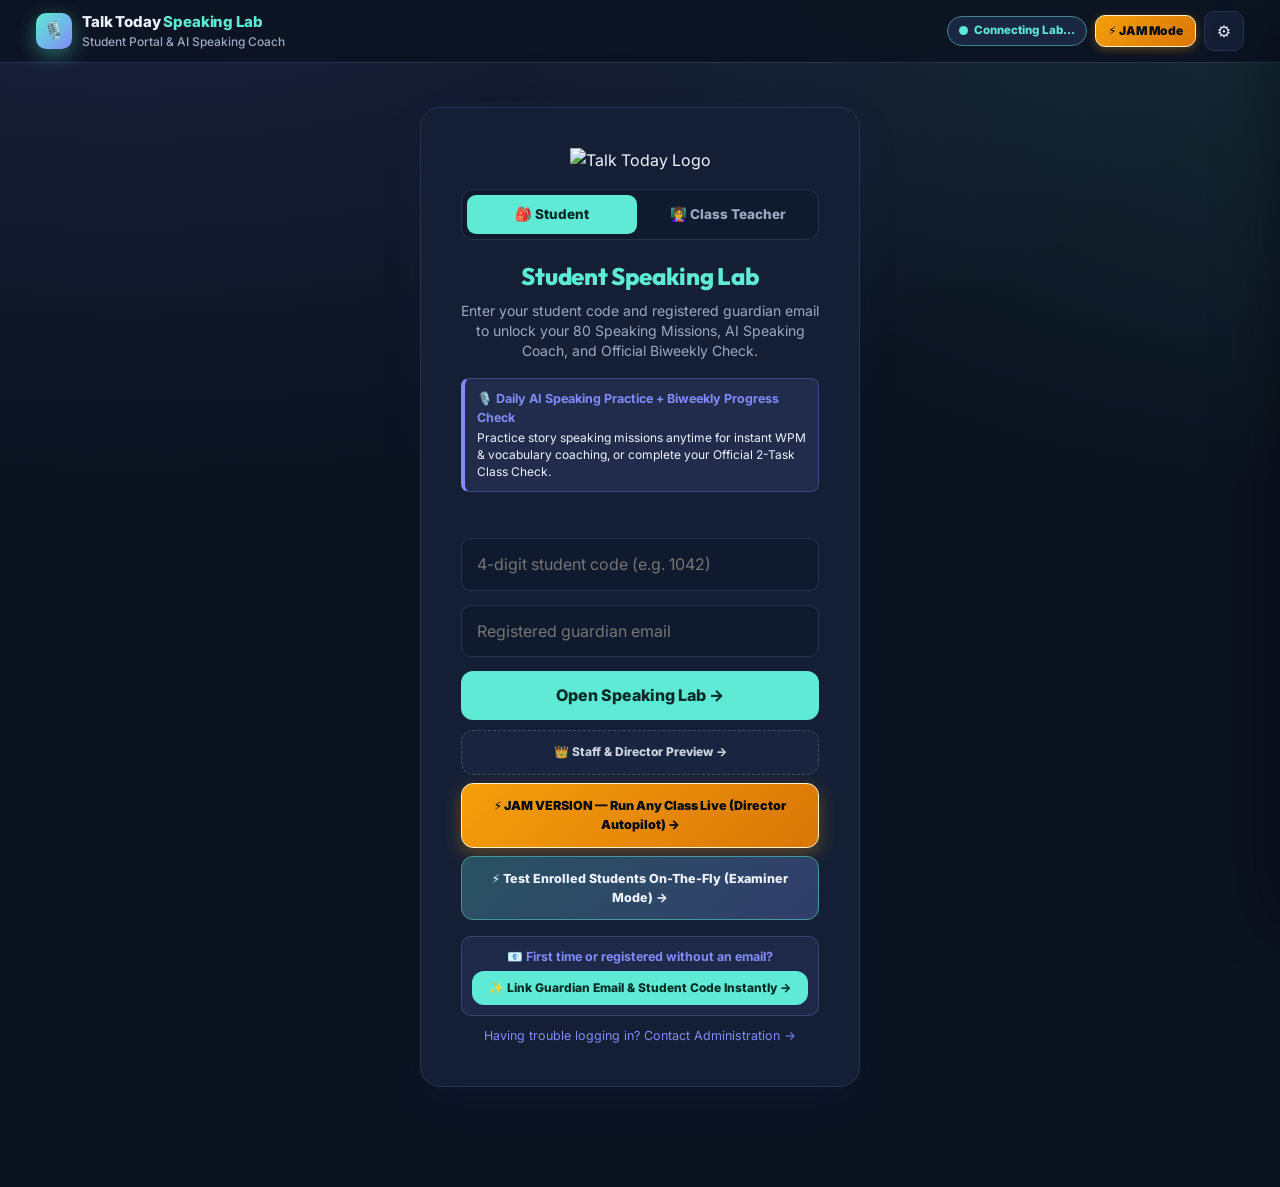
==== commit dce2b205: "Upgrade Talk Today Speaking Lab v3.0 (full Reading Lab feature parity + AI Speaking Coach + Jigsaw V" ====
--- a/index.html
+++ b/index.html
@@ -12,6 +12,34 @@
 <body>
 
 
+<!-- PERSISTENT TOP JAM DIRECTOR BAR (Visible across all views when Jamal is running a class) -->
+<div id="jamDirectorBar" class="jam-director-bar hidden" role="region" aria-label="JAM Live Class Director Controls">
+  <div class="jam-director-bar-inner">
+    <div class="jam-director-bar-left">
+      <span class="jam-badge" id="jamBarLiveBadge">⚡ JAM LIVE</span>
+      <strong id="jamBarTargetLabel" style="color:#fff;font-size:13.5px">All Classes</strong>
+      <span class="chip" id="jamBarOnlineChip" style="background:rgba(16,185,129,0.18);color:#6ee7b7;border-color:rgba(16,185,129,0.4)">🟢 0 Online</span>
+      <span class="chip hidden" id="jamBarTimerChip" style="background:rgba(245,158,11,0.22);color:#fde68a;border-color:#f59e0b">⏱ 0:00</span>
+    </div>
+    <div class="jam-director-bar-steps" id="jamBarStepGroup">
+      <button type="button" id="jamBarStepFreeBtn" class="jam-step-pill on" title="Let students move at their own pace">🔓 Free</button>
+      <button type="button" id="jamBarStepReadBtn" class="jam-step-pill" title="Sync all student screens to the story &amp; audio">📖 Read &amp; Listen</button>
+      <button type="button" id="jamBarStepQ1Btn" class="jam-step-pill" title="Sync all student screens to Question / Task 1">1️⃣ Q1/T1</button>
+      <button type="button" id="jamBarStepQ2Btn" class="jam-step-pill" title="Sync all student screens to Question / Task 2">2️⃣ Q2/T2</button>
+      <button type="button" id="jamBarStepQ3Btn" class="jam-step-pill" title="Sync all student screens to Question / Task 3">3️⃣ Q3/T3</button>
+      <button type="button" id="jamBarStepQ4Btn" class="jam-step-pill" title="Sync all student screens to Question / Task 4">4️⃣ Q4/T4</button>
+      <button type="button" id="jamBarStepSumBtn" class="jam-step-pill" title="Sync all student screens to Summary">🏆 Summary</button>
+    </div>
+    <div class="jam-director-bar-right">
+      <button type="button" id="jamBarColdCallBtn" class="iconBtn jam-bar-btn" title="Spin Cold-Call Wheel &amp; broadcast random student">🎲 Cold-Call</button>
+      <button type="button" id="jamBarBonusClassBtn" class="iconBtn jam-bar-btn" title="Award +10 Bonus KP to every student in class">✨ +10 KP Class</button>
+      <button type="button" id="jamBarProjectorBtn" class="iconBtn jam-bar-btn" title="Open the pushed lesson right here on the projector">📽️ Projector Lesson</button>
+      <button type="button" id="jamBarCommandCenterBtn" class="iconBtn jam-bar-btn" title="Return to JAM Whole-Class Command Center">🎛️ Command Center</button>
+    </div>
+  </div>
+</div>
+
+
 <!-- PERSISTENT ON-THE-FLY EXAMINER / STUDENT TESTER BAR -->
 <div id="examinerBar" class="examiner-bar hidden" role="region" aria-label="On-The-Fly Student Examiner Controls">
   <div class="examiner-bar-inner">
@@ -46,12 +74,34 @@
     <div class="chip hidden" id="ptsChip">✨ <span id="ptsVal">0</span> KP</div>
     <div class="chip hidden" id="streakChip">🔥 <span id="streakVal">0</span>d</div>
     <div class="chip hidden" id="lvlChip">🎙️ <span id="lvlVal">--</span></div>
+    <button type="button" id="topOpenJamBtn" class="iconBtn jam-top-launch-btn" title="Open JAM VERSION — Run Any Class Live">⚡ JAM Mode</button>
     <button id="settingsBtn" class="iconBtn" title="Reading &amp; Audio Comfort Settings">⚙️</button>
     <button id="logoutBtn" class="iconBtn hidden" title="Sign out / switch account">🚪 Exit</button>
   </div>
 </header>
 
 <main>
+
+  <!-- LIVE JAM STUDENT AUTOPILOT & SPOTLIGHT BANNER (Top of <main> for logged-in students) -->
+  <div id="jamStudentBanner" class="jam-student-banner hidden" role="status" aria-live="polite">
+    <div class="jam-student-banner-top">
+      <div style="display:flex;align-items:center;gap:8px;flex-wrap:wrap">
+        <span class="jam-badge">⚡ LIVE WITH JAMAL</span>
+        <strong id="jamStudentStepBadge" style="font-size:14px;color:#fde68a">Class Autopilot Active</strong>
+        <span id="jamStudentLessonTitle" style="font-size:13px;color:#e2e8f0;font-weight:700"></span>
+      </div>
+      <div style="display:flex;align-items:center;gap:8px;flex-wrap:wrap">
+        <span id="jamStudentTimerBadge" class="chip hidden" style="background:rgba(245,158,11,0.25);color:#fef3c7;border-color:#f59e0b;font-weight:800">⏱ 0:00</span>
+        <button type="button" id="jamStudentSyncNowBtn" class="iconBtn" style="padding:5px 11px;font-size:12px;background:rgba(255,255,255,0.12);color:#fff;border-color:rgba(255,255,255,0.28)">🎯 Go to Class Screen</button>
+      </div>
+    </div>
+    <div id="jamStudentPromptBox" class="jam-student-prompt hidden"></div>
+    <div id="jamStudentSpotlightBox" class="jam-student-spotlight hidden">
+      <div style="font-size:11px;font-weight:900;text-transform:uppercase;letter-spacing:.05em;color:#fde68a;margin-bottom:3px" id="jamStudentSpotlightHeader">⭐ CLASS SPOTLIGHT</div>
+      <div id="jamStudentSpotlightText" style="font-size:14px;font-weight:700;color:#fff;line-height:1.45"></div>
+    </div>
+  </div>
+
   <!-- =========================================================================
        1. THE TT PORTAL LOGIN WALL (STUDENT + CLASS TEACHER)
        ========================================================================= -->
@@ -59,6 +109,24 @@
     <div class="portal-card" id="loginCard">
       <img src="https://img1.wsimg.com/isteam/ip/e4596783-056a-4255-81a0-601eca83fe81/TALK%20TODAY%20LOGO%20LARGE%20NEW%20TalkToday_Logo_81624.png" alt="Talk Today Logo" class="portal-logo">
 
+      
+      <!-- LIVE JAM CLASS QUICK-JOIN BANNER FOR STUDENTS (Appears automatically when Jamal starts a class!) -->
+      <div id="jamLoginBanner" class="jam-login-banner hidden" role="region" aria-label="Live Class with Jamal Active">
+        <div class="jam-login-banner-head">
+          <span class="jam-badge">⚡ LIVE CLASS ACTIVE</span>
+          <strong id="jamLoginBannerTitle" style="font-size:14.5px;color:#fff">Jamal is running a Live Class right now!</strong>
+        </div>
+        <div id="jamLoginBannerSub" style="font-size:12.5px;color:#e2e8f0;line-height:1.4;margin-top:4px">
+          Enter <strong>ONLY your 4-digit Student Code</strong> below (no email needed!) — or pick your name from the class list to join in 1 tap:
+        </div>
+        <div id="jamLoginRosterWrap" class="jam-login-roster-wrap hidden">
+          <select id="jamLoginRosterSelect" class="portal-input" style="margin:8px 0 6px;background:#0f172a;color:#fff;border-color:#f59e0b" aria-label="Pick your name from the active class">
+            <option value="">🎒 Pick your name from today’s class roster…</option>
+          </select>
+          <button type="button" id="jamLoginQuickJoinBtn" class="btn jam-cta-gold" style="width:100%;padding:10px 14px;font-size:13.5px">⚡ Join Live Class Now (No Email Needed) &rarr;</button>
+        </div>
+      </div>
+
       <div class="role-tabs" role="tablist" aria-label="Sign-in mode">
         <button type="button" id="roleStudentBtn" class="role-tab on">🎒 Student</button>
         <button type="button" id="roleTeacherBtn" class="role-tab">👩‍🏫 Class Teacher</button>
@@ -97,6 +165,9 @@
         <input type="email" id="parentEmail" class="portal-input" placeholder="Registered guardian email" autocomplete="username">
         <button id="loginSubmitBtn" type="submit" class="btn" style="width:100%">Open Speaking Lab →</button>
         <button id="staffPreviewBtn" type="button" class="btn ghost" style="width:100%;margin-top:10px;font-size:12px;opacity:0.85;border:1px dashed rgba(255,255,255,0.22)">👑 Staff &amp; Director Preview &rarr;</button>
+
+        <button id="openJamFromLoginBtn" type="button" class="btn jam-launch-cta" style="width:100%;margin-top:8px;font-size:12.5px">⚡ JAM VERSION — Run Any Class Live (Director Autopilot) &rarr;</button>
+
 
         <button id="openExaminerFromStudentBtn" type="button" class="btn ex-launch-cta" style="width:100%;margin-top:8px;font-size:12.5px">⚡ Test Enrolled Students On-The-Fly (Examiner Mode) &rarr;</button>
 
@@ -120,6 +191,9 @@
         <input type="text" id="teacherEmailInput" class="portal-input" placeholder="Registered teacher email" autocomplete="username">
         <button id="teacherSubmitBtn" type="submit" class="btn" style="width:100%">Open Live Classroom Radar →</button>
         <button id="teacherToPreviewBtn" type="button" class="btn ghost" style="width:100%;margin-top:10px;font-size:12px;opacity:0.85;border:1px dashed rgba(255,255,255,0.22)">👁️ Launch Student Lab Preview &rarr;</button>
+
+        <button id="openJamFromTeacherBtn" type="button" class="btn jam-launch-cta" style="width:100%;margin-top:8px;font-size:12.5px">⚡ JAM VERSION — Run Any Class Live (Director Autopilot) &rarr;</button>
+
 
         <button id="openExaminerFromTeacherLoginBtn" type="button" class="btn ex-launch-cta" style="width:100%;margin-top:8px;font-size:12.5px">⚡ Test Enrolled Students On-The-Fly (Examiner Mode) &rarr;</button>
 
@@ -550,6 +624,7 @@
           <div class="muted" id="tLastSyncText" style="font-size:12.5px;margin-top:4px">Real-time Socrative student presence, spoken WPM &amp; AI Speaking Coach recordings</div>
         </div>
         <div class="t-controls">
+          <button type="button" id="tOpenJamBtn" class="jigsaw-cta-btn jam-radar-cta" title="Open JAM VERSION Whole-Class Live Director">⚡ JAM Class Autopilot</button>
           <button type="button" id="tOpenExaminerBtn" class="jigsaw-cta-btn" style="background:linear-gradient(135deg,#f59e0b,#ea580c);color:#fff;border:0">⚡ Test Student On-The-Fly</button>
           <button type="button" id="tOpenBreakoutBtn" class="jigsaw-cta-btn">🚪 Breakout Rooms &amp; Groups</button>
           <button type="button" id="tOpenJigsawBtn" class="jigsaw-cta-btn">🧩 Create / Manage Jigsaw</button>
@@ -1484,6 +1559,205 @@
           </div>
         </div>
       </div>
+    </div>
+  </section>
+
+
+  <!-- =========================================================================
+       9. JAM VERSION — WHOLE-CLASS LIVE DIRECTOR & AUTOPILOT COMMAND CENTER
+       ========================================================================= -->
+  <section id="jamView" class="hidden">
+    <!-- Top Command Header -->
+    <div class="jam-hero-card">
+      <div class="jam-hero-top">
+        <div>
+          <div style="display:flex;align-items:center;gap:10px;flex-wrap:wrap">
+            <span class="jam-badge">⚡ JAM VERSION · LIVE CLASS DIRECTOR</span>
+            <span class="student-name" style="font-size:21px;color:#fff" id="jamHeaderTitle">Run Any Class Live on Autopilot</span>
+            <span class="chip" id="jamSessionStatusChip" style="background:rgba(16,185,129,0.2);color:#6ee7b7;border-color:rgba(16,185,129,0.45)">🟢 READY</span>
+          </div>
+          <div style="font-size:13px;color:#cbd5e1;margin-top:4px" id="jamHeaderSub">
+            Walk into any classroom, pick the Teacher &amp; Class below, and click <strong>Start Live JAM Class</strong>. Students log in with <strong>ONLY their 4-digit code</strong> and every screen follows your pacing in real time!
+          </div>
+        </div>
+        <div class="jam-hero-actions">
+          <button type="button" id="jamToggleCodesGridBtn" class="iconBtn jam-btn-light">📋 Project Class Student Codes</button>
+          <button type="button" id="jamColdCallBtn" class="iconBtn jam-btn-light">🎲 Spin Cold-Call Wheel</button>
+          <button type="button" id="jamBonusClassBtn" class="iconBtn jam-btn-light">✨ +10 KP to Whole Class</button>
+          <button type="button" id="jamOpenRadarBtn" class="iconBtn jam-btn-light">📊 Teacher Radar</button>
+        </div>
+      </div>
+
+      <!-- Step 1: Class Selection + Start/Stop Session + Code-Only Login Toggle -->
+      <div class="jam-class-bar">
+        <div style="display:flex;align-items:center;gap:8px;flex-wrap:wrap;flex:1">
+          <span style="font-size:12px;font-weight:900;text-transform:uppercase;letter-spacing:.04em;color:#fde68a">1. Target Class:</span>
+          <select id="jamTeacherSelect" class="t-select" aria-label="Select Teacher">
+            <option value="ALL">👩‍🏫 All Teachers (School-Wide)</option>
+          </select>
+          <select id="jamClassSelect" class="t-select" aria-label="Select Class Cohort">
+            <option value="ALL">📚 All Classes (School-Wide)</option>
+          </select>
+          <label class="jam-toggle-label" title="When checked, students in this class can log in with ONLY their 4-digit Student Code (no parent email required)">
+            <input type="checkbox" id="jamCodeOnlyCheckbox" checked>
+            <span>🔓 4-Digit Code-Only Login</span>
+          </label>
+        </div>
+        <div style="display:flex;align-items:center;gap:8px;flex-wrap:wrap">
+          <button type="button" id="jamStartSessionBtn" class="btn jam-cta-gold" style="padding:10px 18px;font-size:13.5px">🟢 START LIVE JAM CLASS</button>
+          <button type="button" id="jamEndSessionBtn" class="btn stop-btn hidden" style="padding:10px 16px;font-size:13px">⏹ End JAM Session</button>
+        </div>
+      </div>
+
+      <!-- Collapsible Projector Student Codes Grid (So any student who forgot their code can see it on the board!) -->
+      <div id="jamCodesProjectorBox" class="jam-codes-projector hidden">
+        <div style="display:flex;justify-content:space-between;align-items:center;gap:10px;flex-wrap:wrap;margin-bottom:10px">
+          <div>
+            <div style="font-size:11.5px;font-weight:900;text-transform:uppercase;color:#fde68a;letter-spacing:.05em">📽️ PROJECTOR VIEW — 4-DIGIT STUDENT CODES FOR THIS CLASS</div>
+            <div style="font-size:13px;color:#e2e8f0">Students: Type your 4-digit code (or pick your name on the login screen) — no email needed while JAM Live is active!</div>
+          </div>
+          <button type="button" id="jamCloseCodesGridBtn" class="iconBtn jam-btn-light" style="font-size:12px;padding:5px 10px">✕ Hide Codes</button>
+        </div>
+        <div id="jamCodesGrid" class="jam-codes-grid"></div>
+      </div>
+    </div>
+
+    <div id="jamErrBox" class="err" style="margin:10px 0"></div>
+
+    <!-- Main 2-Column Director Deck: Left = Push Lesson & Lockstep Pacing | Right = Broadcast Prompt, Spotlight & Quick Modes -->
+    <div class="jam-deck-grid">
+      <!-- LEFT CARD: Push Any Lesson / Mission + Lockstep Step Controller -->
+      <div class="panel jam-panel">
+        <div style="display:flex;justify-content:space-between;align-items:center;gap:8px;flex-wrap:wrap;margin-bottom:10px">
+          <div>
+            <div class="eyebrow">2️⃣ PUSH LESSON &amp; LOCKSTEP AUTOPILOT</div>
+            <h2 style="margin:2px 0 0;font-size:17px">Choose Any Story / Unit &amp; Control Every Screen</h2>
+          </div>
+          <span class="chip" id="jamPushedLessonChip">No lesson pushed yet</span>
+        </div>
+
+        <!-- Lesson Filter & Selector -->
+        <div style="display:flex;gap:8px;flex-wrap:wrap;margin-bottom:10px">
+          <select id="jamCefrFilterSelect" class="t-select" style="min-width:120px" aria-label="Filter lessons by CEFR">
+            <option value="ALL">All Levels (80)</option>
+            <option value="A1">🌱 A1</option>
+            <option value="A2">🌿 A2</option>
+            <option value="B1">⚡ B1</option>
+            <option value="B2">🔥 B2</option>
+            <option value="C1">👑 C1/C2</option>
+            <option value="BOOK">📚 Coursebooks</option>
+          </select>
+          <input type="search" id="jamLessonSearchInput" class="j-input" style="flex:1;min-width:160px" placeholder="🔍 Search 80 stories or Kid’s Box / Prepare / Unlock units…">
+        </div>
+
+        <div style="display:flex;gap:8px;flex-wrap:wrap;align-items:center;margin-bottom:12px">
+          <select id="jamLessonSelect" class="t-select" style="flex:1;min-width:240px" aria-label="Select Lesson to Push to Class"></select>
+          <button type="button" id="jamPushLessonBtn" class="btn jam-cta-gold" style="padding:9px 16px;font-size:13px">🚀 Push Lesson to All Screens</button>
+          <button type="button" id="jamOpenProjectorLessonBtn" class="btn ghost" style="padding:9px 14px;font-size:13px" title="Open this lesson on your screen with the top JAM Director Bar so you can play audio and step through Q1-Q4 on the projector">📽️ Open on Projector</button>
+        </div>
+
+        <!-- Lockstep Step Pacing Buttons -->
+        <div style="font-size:12px;font-weight:800;color:var(--muted);text-transform:uppercase;letter-spacing:.04em;margin-bottom:6px">
+          Lockstep Screen Sync (Click any step to move every student’s screen immediately):
+        </div>
+        <div class="jam-step-deck">
+          <button type="button" id="jamDeckStepFreeBtn" class="jam-deck-step on" data-step="FREE">🔓 Free Pace</button>
+          <button type="button" id="jamDeckStepReadBtn" class="jam-deck-step" data-step="READ">📖 Read &amp; Listen</button>
+          <button type="button" id="jamDeckStepQ1Btn" class="jam-deck-step" data-step="Q1">1️⃣ Q1 / Task 1</button>
+          <button type="button" id="jamDeckStepQ2Btn" class="jam-deck-step" data-step="Q2">2️⃣ Q2 / Task 2</button>
+          <button type="button" id="jamDeckStepQ3Btn" class="jam-deck-step" data-step="Q3">3️⃣ Q3 / Task 3</button>
+          <button type="button" id="jamDeckStepQ4Btn" class="jam-deck-step" data-step="Q4">4️⃣ Q4 / Task 4</button>
+          <button type="button" id="jamDeckStepSumBtn" class="jam-deck-step" data-step="SUMMARY">🏆 Summary</button>
+        </div>
+
+        <!-- Countdown Timer Controls -->
+        <div style="display:flex;align-items:center;justify-content:space-between;gap:8px;flex-wrap:wrap;margin-top:12px;padding-top:10px;border-top:1px solid var(--edge)">
+          <span style="font-size:12.5px;font-weight:800;color:var(--muted)">⏱ Class Countdown Timer:</span>
+          <div style="display:flex;gap:6px;flex-wrap:wrap">
+            <button type="button" id="jamTimer1mBtn" class="iconBtn" style="padding:5px 10px;font-size:12px">⏱ 1 min</button>
+            <button type="button" id="jamTimer2mBtn" class="iconBtn" style="padding:5px 10px;font-size:12px">⏱ 2 min</button>
+            <button type="button" id="jamTimer3mBtn" class="iconBtn" style="padding:5px 10px;font-size:12px">⏱ 3 min</button>
+            <button type="button" id="jamTimer5mBtn" class="iconBtn" style="padding:5px 10px;font-size:12px">⏱ 5 min</button>
+            <button type="button" id="jamTimerClearBtn" class="iconBtn" style="padding:5px 10px;font-size:12px">✕ Clear</button>
+          </div>
+        </div>
+      </div>
+
+      <!-- RIGHT CARD: Live Class Prompt, Spotlight & Whole-Class Activity Launchers -->
+      <div class="panel jam-panel">
+        <div style="display:flex;justify-content:space-between;align-items:center;gap:8px;flex-wrap:wrap;margin-bottom:10px">
+          <div>
+            <div class="eyebrow">3️⃣ LIVE PROMPT, SPOTLIGHT &amp; GROUP MODES</div>
+            <h2 style="margin:2px 0 0;font-size:17px">Broadcast Instructions or Launch Group Activities</h2>
+          </div>
+        </div>
+
+        <!-- Live Teacher Prompt Broadcast -->
+        <div style="display:flex;gap:8px;flex-wrap:wrap;margin-bottom:8px">
+          <input type="text" id="jamPromptInput" class="j-input" style="flex:1;min-width:210px" placeholder="📢 Broadcast a live instruction or warmup question to every student screen…">
+          <button type="button" id="jamSendPromptBtn" class="btn" style="padding:8px 14px;font-size:12.5px">📢 Broadcast</button>
+          <button type="button" id="jamClearPromptBtn" class="iconBtn" style="padding:8px 11px;font-size:12px" title="Clear prompt &amp; spotlight">✕</button>
+        </div>
+
+        <!-- Quick Preset Prompts -->
+        <div style="display:flex;gap:6px;flex-wrap:wrap;align-items:center;margin-bottom:12px">
+          <span class="muted" style="font-size:11.5px;font-weight:700">Quick Broadcasts:</span>
+          <button type="button" id="jamPresetReadBtn" class="part-badge" style="cursor:pointer">🎧 Listen to the story together!</button>
+          <button type="button" id="jamPresetPairBtn" class="part-badge" style="cursor:pointer">👥 Compare with your partner!</button>
+          <button type="button" id="jamPresetVocabBtn" class="part-badge" style="cursor:pointer">✨ Use 2 target words!</button>
+          <button type="button" id="jamPresetFinishBtn" class="part-badge" style="cursor:pointer">⏳ Final 60 seconds!</button>
+        </div>
+
+        <!-- Whole-Class Activity Switchers (Jigsaw / Roleplay / Placement / Giant Chat) -->
+        <div style="font-size:12px;font-weight:800;color:var(--muted);text-transform:uppercase;letter-spacing:.04em;margin-bottom:6px">
+          Or Switch Whole Class Activity Mode:
+        </div>
+        <div class="jam-activity-strip">
+          <button type="button" id="jamLaunchJigsawBtn" class="iconBtn" style="flex:1;min-width:140px;font-weight:800;font-size:12.5px">🧩 Jigsaw &amp; Breakout Studio</button>
+          <button type="button" id="jamPushPlacementBtn" class="iconBtn" style="flex:1;min-width:140px;font-weight:800;font-size:12.5px">🎯 Push Official 2-Task Check</button>
+          <button type="button" id="jamLaunchRoleplayBtn" class="iconBtn" style="flex:1;min-width:140px;font-weight:800;font-size:12.5px">🎭 Push Roleplay / Co-Writing</button>
+          <button type="button" id="jamLaunchExaminerBtn" class="iconBtn" style="flex:1;min-width:140px;font-weight:800;font-size:12.5px">⚡ 1-on-1 Student Tester</button>
+        </div>
+      </div>
+    </div>
+
+    <!-- 4 Classroom Pulse Summary Tiles -->
+    <div class="tiles" style="margin-top:16px">
+      <div class="tile">
+        <div class="v" id="jamTileOnline">0 / 0</div>
+        <div class="l">🟢 Online in Class Now</div>
+      </div>
+      <div class="tile">
+        <div class="v" id="jamTileInLesson">0</div>
+        <div class="l">📖 On Pushed Activity</div>
+      </div>
+      <div class="tile">
+        <div class="v" id="jamTileAnswering">0</div>
+        <div class="l">✍️ Working on Q1–Q4 / T1–T4</div>
+      </div>
+      <div class="tile">
+        <div class="v" id="jamTileAccuracy">--</div>
+        <div class="l">🎯 Class Score / Pass Rate</div>
+      </div>
+    </div>
+
+    <!-- Live Student Progress & 1-Click Spotlight / Bonus KP Matrix -->
+    <div class="soc-wrap" style="margin-top:14px">
+      <table class="soc-table">
+        <thead>
+          <tr>
+            <th>Student &amp; 4-Digit Code</th>
+            <th>Live Screen &amp; Status</th>
+            <th class="qcol">1</th>
+            <th class="qcol">2</th>
+            <th class="qcol">3</th>
+            <th class="qcol">4</th>
+            <th>Pace / KP</th>
+            <th>JAM Director Actions</th>
+          </tr>
+        </thead>
+        <tbody id="jamMatrixBody"></tbody>
+      </table>
     </div>
   </section>
 </main>
--- a/styles.css
+++ b/styles.css
@@ -1242,3 +1242,170 @@
   border: 1.5px solid color-mix(in srgb, var(--good) 45%, var(--edge));
   border-radius: 12px; padding: 12px 14px; margin-top: 12px;
 }
+
+
+/* =========================================================================
+   JAM VERSION — LIVE WHOLE-CLASS DIRECTOR & AUTOPILOT EDITION (v1.0)
+   ========================================================================= */
+.jam-director-bar {
+  position: sticky; top: 0; z-index: 220;
+  background: linear-gradient(90deg, #090d16 0%, #1e1b4b 50%, #064e3b 100%);
+  border-bottom: 2.5px solid #f59e0b;
+  padding: 8px 16px; box-shadow: 0 8px 24px rgba(0,0,0,.45);
+}
+.jam-director-bar-inner {
+  max-width: 1320px; margin: 0 auto;
+  display: flex; align-items: center; justify-content: space-between; gap: 10px; flex-wrap: wrap;
+}
+.jam-director-bar-left, .jam-director-bar-steps, .jam-director-bar-right {
+  display: flex; align-items: center; gap: 6px; flex-wrap: wrap;
+}
+.jam-badge {
+  display: inline-flex; align-items: center; gap: 5px;
+  padding: 4px 11px; border-radius: 99px; font-size: 11px; font-weight: 900;
+  letter-spacing: .05em; text-transform: uppercase;
+  background: linear-gradient(135deg, #f59e0b, #ea580c); color: #090d16;
+  box-shadow: 0 2px 10px rgba(245, 158, 11, .45);
+}
+.jam-step-pill {
+  padding: 5px 11px; border-radius: 99px; font-size: 12px; font-weight: 800;
+  background: rgba(255,255,255,.08); color: #e2e8f0;
+  border: 1px solid rgba(255,255,255,.18); cursor: pointer; transition: all .14s;
+}
+.jam-step-pill:hover { border-color: #f59e0b; color: #fff; }
+.jam-step-pill.on {
+  background: #f59e0b; color: #090d16; border-color: #fef3c7;
+  box-shadow: 0 0 12px rgba(245, 158, 11, .5);
+}
+.jam-bar-btn {
+  padding: 5px 10px !important; font-size: 12px !important;
+  background: rgba(255,255,255,.1) !important; color: #fff !important;
+  border-color: rgba(255,255,255,.22) !important; font-weight: 800 !important;
+}
+.jam-bar-btn:hover { border-color: #f59e0b !important; background: rgba(245,158,11,.22) !important; }
+
+.jam-top-launch-btn {
+  background: linear-gradient(135deg, #f59e0b, #d97706) !important;
+  color: #090d16 !important; border: 1.5px solid #fef3c7 !important;
+  font-weight: 900 !important; font-size: 12px !important; padding: 6px 12px !important;
+  box-shadow: 0 2px 10px rgba(245, 158, 11, .35);
+}
+.jam-launch-cta {
+  background: linear-gradient(135deg, #f59e0b 0%, #d97706 100%) !important;
+  color: #090d16 !important; border: 1.5px solid #fef3c7 !important;
+  font-weight: 900 !important; box-shadow: 0 6px 18px rgba(245, 158, 11, .32);
+}
+.jam-cta-gold {
+  background: linear-gradient(135deg, #f59e0b 0%, #ea580c 100%) !important;
+  color: #090d16 !important; border: 1.5px solid #fef3c7 !important;
+  font-weight: 900 !important; box-shadow: 0 6px 18px rgba(245, 158, 11, .35);
+}
+.jam-radar-cta {
+  background: linear-gradient(135deg, #f59e0b, #ea580c) !important;
+  color: #090d16 !important; font-weight: 900 !important; border: 0 !important;
+}
+
+/* Student Login Live JAM Banner */
+.jam-login-banner {
+  background: linear-gradient(135deg, #0f172a 0%, #1e3a8a 60%, #065f46 100%);
+  border: 2px solid #f59e0b; border-radius: 14px;
+  padding: 13px 15px; margin: 10px 0 14px; text-align: left;
+  box-shadow: 0 8px 24px rgba(245, 158, 11, .28);
+}
+.jam-login-banner-head {
+  display: flex; align-items: center; gap: 8px; flex-wrap: wrap;
+}
+.jam-login-roster-wrap { margin-top: 6px; }
+
+/* Student In-App Live JAM Autopilot Banner */
+.jam-student-banner {
+  background: linear-gradient(135deg, #0f172a 0%, #1e1b4b 55%, #064e3b 100%);
+  border: 2px solid #f59e0b; border-radius: 16px;
+  padding: 12px 16px; margin-bottom: 16px; color: #fff;
+  box-shadow: 0 10px 26px rgba(245, 158, 11, .24);
+}
+.jam-student-banner-top {
+  display: flex; align-items: center; justify-content: space-between; gap: 10px; flex-wrap: wrap;
+}
+.jam-student-prompt {
+  margin-top: 8px; padding: 9px 12px; border-radius: 10px;
+  background: rgba(255,255,255,.1); border-left: 4px solid #38bdf8;
+  font-size: 14px; font-weight: 700; color: #f8fafc;
+}
+.jam-student-spotlight {
+  margin-top: 8px; padding: 10px 13px; border-radius: 11px;
+  background: linear-gradient(135deg, rgba(245,158,11,.22), rgba(16,185,129,.18));
+  border: 1.5px solid #fbbf24;
+}
+
+/* JAM Director Hero & Deck */
+.jam-hero-card {
+  background: linear-gradient(135deg, #090d16 0%, #1e1b4b 55%, #064e3b 100%);
+  border: 2px solid #f59e0b; border-radius: 18px;
+  padding: 18px 20px; color: #fff; box-shadow: 0 12px 30px rgba(0,0,0,.35);
+}
+.jam-hero-top {
+  display: flex; justify-content: space-between; align-items: flex-start; gap: 14px; flex-wrap: wrap;
+}
+.jam-hero-actions { display: flex; gap: 8px; flex-wrap: wrap; }
+.jam-btn-light {
+  background: rgba(255,255,255,.1) !important; color: #fff !important;
+  border-color: rgba(255,255,255,.24) !important; font-weight: 800 !important; font-size: 12.5px !important;
+}
+.jam-btn-light:hover { border-color: #f59e0b !important; }
+.jam-class-bar {
+  display: flex; align-items: center; justify-content: space-between; gap: 12px; flex-wrap: wrap;
+  margin-top: 14px; padding-top: 14px; border-top: 1px solid rgba(255,255,255,.16);
+}
+.jam-toggle-label {
+  display: inline-flex; align-items: center; gap: 6px; font-size: 12.5px; font-weight: 800;
+  color: #fde68a; cursor: pointer; padding: 6px 10px; border-radius: 9px;
+  background: rgba(255,255,255,.08); border: 1px solid rgba(253,230,138,.35);
+}
+.jam-codes-projector {
+  margin-top: 14px; padding: 14px; border-radius: 14px;
+  background: rgba(9, 13, 22, .78); border: 1.5px dashed #fbbf24;
+}
+.jam-codes-grid {
+  display: grid; grid-template-columns: repeat(auto-fill, minmax(195px, 1fr));
+  gap: 8px; max-height: 310px; overflow-y: auto;
+}
+.jam-code-card {
+  display: flex; justify-content: space-between; align-items: center; gap: 8px;
+  padding: 9px 12px; border-radius: 10px; background: rgba(255,255,255,.07);
+  border: 1px solid rgba(255,255,255,.16); color: #fff; font-size: 13.5px; font-weight: 800;
+}
+.jam-code-num {
+  font-family: monospace; font-size: 15px; font-weight: 900;
+  padding: 3px 8px; border-radius: 7px; background: #f59e0b; color: #090d16;
+}
+.jam-deck-grid {
+  display: grid; grid-template-columns: 1.15fr 0.85fr; gap: 16px; margin-top: 16px;
+}
+@media (max-width: 980px) {
+  .jam-deck-grid { grid-template-columns: 1fr; }
+}
+.jam-panel { display: flex; flex-direction: column; justify-content: space-between; }
+.jam-step-deck {
+  display: grid; grid-template-columns: repeat(auto-fit, minmax(112px, 1fr)); gap: 7px;
+}
+.jam-deck-step {
+  padding: 9px 10px; border-radius: 11px; font-size: 12.5px; font-weight: 800;
+  background: var(--panel2); color: var(--ink); border: 1.5px solid var(--edge);
+  cursor: pointer; transition: all .14s; text-align: center;
+}
+.jam-deck-step:hover { border-color: #f59e0b; transform: translateY(-1px); }
+.jam-deck-step.on {
+  background: linear-gradient(135deg, #f59e0b, #ea580c);
+  color: #090d16; border-color: #fef3c7; font-weight: 900;
+  box-shadow: 0 4px 14px rgba(245, 158, 11, .35);
+}
+.jam-activity-strip {
+  display: flex; gap: 8px; flex-wrap: wrap;
+}
+.toast {
+  position: fixed; bottom: 20px; right: 20px; z-index: 300;
+  background: var(--panel); color: var(--ink); border: 1.5px solid #f59e0b;
+  padding: 10px 16px; border-radius: 12px; font-size: 13px; font-weight: 800;
+  box-shadow: var(--shadow);
+}
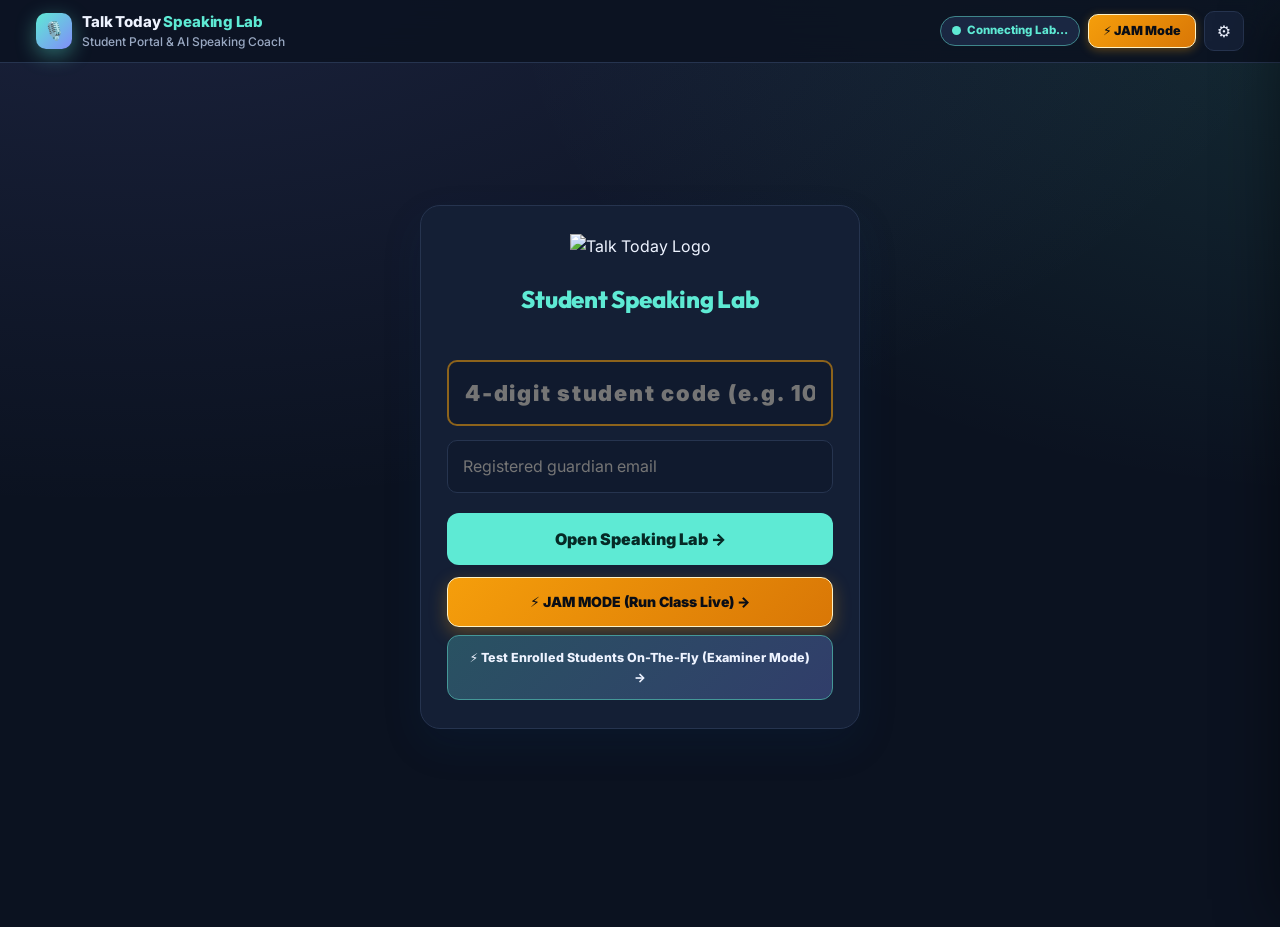
==== commit aed8fed4: "Upgrade Talk Today Speaking Lab v3.0 (full Reading Lab feature parity + AI Speaking Coach + Jigsaw V" ====
--- a/index.html
+++ b/index.html
@@ -166,7 +166,7 @@
         <button id="loginSubmitBtn" type="submit" class="btn" style="width:100%">Open Speaking Lab →</button>
         <button id="staffPreviewBtn" type="button" class="btn ghost" style="width:100%;margin-top:10px;font-size:12px;opacity:0.85;border:1px dashed rgba(255,255,255,0.22)">👑 Staff &amp; Director Preview &rarr;</button>
 
-        <button id="openJamFromLoginBtn" type="button" class="btn jam-launch-cta" style="width:100%;margin-top:8px;font-size:12.5px">⚡ JAM VERSION — Run Any Class Live (Director Autopilot) &rarr;</button>
+        <button id="openJamFromLoginBtn" type="button" class="btn jam-launch-cta" style="width:100%;margin-top:8px;font-size:14px">⚡ JAM MODE (Run Class Live) &rarr;</button>
 
 
         <button id="openExaminerFromStudentBtn" type="button" class="btn ex-launch-cta" style="width:100%;margin-top:8px;font-size:12.5px">⚡ Test Enrolled Students On-The-Fly (Examiner Mode) &rarr;</button>
@@ -192,7 +192,7 @@
         <button id="teacherSubmitBtn" type="submit" class="btn" style="width:100%">Open Live Classroom Radar →</button>
         <button id="teacherToPreviewBtn" type="button" class="btn ghost" style="width:100%;margin-top:10px;font-size:12px;opacity:0.85;border:1px dashed rgba(255,255,255,0.22)">👁️ Launch Student Lab Preview &rarr;</button>
 
-        <button id="openJamFromTeacherBtn" type="button" class="btn jam-launch-cta" style="width:100%;margin-top:8px;font-size:12.5px">⚡ JAM VERSION — Run Any Class Live (Director Autopilot) &rarr;</button>
+        <button id="openJamFromTeacherBtn" type="button" class="btn jam-launch-cta" style="width:100%;margin-top:8px;font-size:14px">⚡ JAM MODE (Run Class Live) &rarr;</button>
 
 
         <button id="openExaminerFromTeacherLoginBtn" type="button" class="btn ex-launch-cta" style="width:100%;margin-top:8px;font-size:12.5px">⚡ Test Enrolled Students On-The-Fly (Examiner Mode) &rarr;</button>
@@ -1564,200 +1564,162 @@
 
 
   <!-- =========================================================================
-       9. JAM VERSION — WHOLE-CLASS LIVE DIRECTOR & AUTOPILOT COMMAND CENTER
+       9. JAM VERSION — ULTRA-SIMPLE "BASIC AF" 3-STEP CLASS LAUNCHER
        ========================================================================= -->
   <section id="jamView" class="hidden">
-    <!-- Top Command Header -->
-    <div class="jam-hero-card">
-      <div class="jam-hero-top">
-        <div>
+    <div class="jam-basic-shell">
+      <div class="jam-hero-card">
+        <div class="jam-basic-head">
           <div style="display:flex;align-items:center;gap:10px;flex-wrap:wrap">
-            <span class="jam-badge">⚡ JAM VERSION · LIVE CLASS DIRECTOR</span>
-            <span class="student-name" style="font-size:21px;color:#fff" id="jamHeaderTitle">Run Any Class Live on Autopilot</span>
-            <span class="chip" id="jamSessionStatusChip" style="background:rgba(16,185,129,0.2);color:#6ee7b7;border-color:rgba(16,185,129,0.45)">🟢 READY</span>
-          </div>
-          <div style="font-size:13px;color:#cbd5e1;margin-top:4px" id="jamHeaderSub">
-            Walk into any classroom, pick the Teacher &amp; Class below, and click <strong>Start Live JAM Class</strong>. Students log in with <strong>ONLY their 4-digit code</strong> and every screen follows your pacing in real time!
-          </div>
-        </div>
-        <div class="jam-hero-actions">
-          <button type="button" id="jamToggleCodesGridBtn" class="iconBtn jam-btn-light">📋 Project Class Student Codes</button>
-          <button type="button" id="jamColdCallBtn" class="iconBtn jam-btn-light">🎲 Spin Cold-Call Wheel</button>
-          <button type="button" id="jamBonusClassBtn" class="iconBtn jam-btn-light">✨ +10 KP to Whole Class</button>
-          <button type="button" id="jamOpenRadarBtn" class="iconBtn jam-btn-light">📊 Teacher Radar</button>
-        </div>
-      </div>
-
-      <!-- Step 1: Class Selection + Start/Stop Session + Code-Only Login Toggle -->
-      <div class="jam-class-bar">
-        <div style="display:flex;align-items:center;gap:8px;flex-wrap:wrap;flex:1">
-          <span style="font-size:12px;font-weight:900;text-transform:uppercase;letter-spacing:.04em;color:#fde68a">1. Target Class:</span>
-          <select id="jamTeacherSelect" class="t-select" aria-label="Select Teacher">
-            <option value="ALL">👩‍🏫 All Teachers (School-Wide)</option>
-          </select>
-          <select id="jamClassSelect" class="t-select" aria-label="Select Class Cohort">
-            <option value="ALL">📚 All Classes (School-Wide)</option>
-          </select>
-          <label class="jam-toggle-label" title="When checked, students in this class can log in with ONLY their 4-digit Student Code (no parent email required)">
+            <span class="jam-badge">⚡ JAM MODE</span>
+            <h1 class="jam-basic-title" id="jamHeaderTitle">Run Any Class Live</h1>
+          </div>
+          <div style="display:flex;align-items:center;gap:8px;flex-wrap:wrap">
+            <span class="chip" id="jamSessionStatusChip" style="background:rgba(16,185,129,0.2);color:#6ee7b7;border-color:rgba(16,185,129,0.45);font-size:13px;font-weight:900">⚪ STANDBY</span>
+            <span class="chip" id="jamPushedLessonChip" style="font-size:12.5px">No lesson pushed yet</span>
+          </div>
+        </div>
+        <div id="jamHeaderSub" class="hidden"></div>
+
+        <!-- STEP 1: PICK CLASS -->
+        <div class="jam-basic-step-box">
+          <div class="jam-basic-step-label">1. PICK CLASS</div>
+          <div class="jam-basic-row">
+            <select id="jamTeacherSelect" class="jam-big-select" aria-label="Select Teacher">
+              <option value="ALL">👩‍🏫 All Teachers (School-Wide)</option>
+            </select>
+            <select id="jamClassSelect" class="jam-big-select" aria-label="Select Class Cohort">
+              <option value="ALL">📚 All Classes (School-Wide)</option>
+            </select>
+            <button type="button" id="jamToggleCodesGridBtn" class="btn ghost jam-big-side-btn">🪪 Student Codes</button>
+          </div>
+          <label class="jam-toggle-label hidden">
             <input type="checkbox" id="jamCodeOnlyCheckbox" checked>
             <span>🔓 4-Digit Code-Only Login</span>
           </label>
-        </div>
-        <div style="display:flex;align-items:center;gap:8px;flex-wrap:wrap">
-          <button type="button" id="jamStartSessionBtn" class="btn jam-cta-gold" style="padding:10px 18px;font-size:13.5px">🟢 START LIVE JAM CLASS</button>
-          <button type="button" id="jamEndSessionBtn" class="btn stop-btn hidden" style="padding:10px 16px;font-size:13px">⏹ End JAM Session</button>
-        </div>
-      </div>
-
-      <!-- Collapsible Projector Student Codes Grid (So any student who forgot their code can see it on the board!) -->
-      <div id="jamCodesProjectorBox" class="jam-codes-projector hidden">
-        <div style="display:flex;justify-content:space-between;align-items:center;gap:10px;flex-wrap:wrap;margin-bottom:10px">
-          <div>
-            <div style="font-size:11.5px;font-weight:900;text-transform:uppercase;color:#fde68a;letter-spacing:.05em">📽️ PROJECTOR VIEW — 4-DIGIT STUDENT CODES FOR THIS CLASS</div>
-            <div style="font-size:13px;color:#e2e8f0">Students: Type your 4-digit code (or pick your name on the login screen) — no email needed while JAM Live is active!</div>
-          </div>
-          <button type="button" id="jamCloseCodesGridBtn" class="iconBtn jam-btn-light" style="font-size:12px;padding:5px 10px">✕ Hide Codes</button>
-        </div>
-        <div id="jamCodesGrid" class="jam-codes-grid"></div>
-      </div>
-    </div>
-
-    <div id="jamErrBox" class="err" style="margin:10px 0"></div>
-
-    <!-- Main 2-Column Director Deck: Left = Push Lesson & Lockstep Pacing | Right = Broadcast Prompt, Spotlight & Quick Modes -->
-    <div class="jam-deck-grid">
-      <!-- LEFT CARD: Push Any Lesson / Mission + Lockstep Step Controller -->
-      <div class="panel jam-panel">
-        <div style="display:flex;justify-content:space-between;align-items:center;gap:8px;flex-wrap:wrap;margin-bottom:10px">
-          <div>
-            <div class="eyebrow">2️⃣ PUSH LESSON &amp; LOCKSTEP AUTOPILOT</div>
-            <h2 style="margin:2px 0 0;font-size:17px">Choose Any Story / Unit &amp; Control Every Screen</h2>
-          </div>
-          <span class="chip" id="jamPushedLessonChip">No lesson pushed yet</span>
-        </div>
-
-        <!-- Lesson Filter & Selector -->
-        <div style="display:flex;gap:8px;flex-wrap:wrap;margin-bottom:10px">
-          <select id="jamCefrFilterSelect" class="t-select" style="min-width:120px" aria-label="Filter lessons by CEFR">
-            <option value="ALL">All Levels (80)</option>
-            <option value="A1">🌱 A1</option>
-            <option value="A2">🌿 A2</option>
-            <option value="B1">⚡ B1</option>
-            <option value="B2">🔥 B2</option>
-            <option value="C1">👑 C1/C2</option>
-            <option value="BOOK">📚 Coursebooks</option>
-          </select>
-          <input type="search" id="jamLessonSearchInput" class="j-input" style="flex:1;min-width:160px" placeholder="🔍 Search 80 stories or Kid’s Box / Prepare / Unlock units…">
-        </div>
-
-        <div style="display:flex;gap:8px;flex-wrap:wrap;align-items:center;margin-bottom:12px">
-          <select id="jamLessonSelect" class="t-select" style="flex:1;min-width:240px" aria-label="Select Lesson to Push to Class"></select>
-          <button type="button" id="jamPushLessonBtn" class="btn jam-cta-gold" style="padding:9px 16px;font-size:13px">🚀 Push Lesson to All Screens</button>
-          <button type="button" id="jamOpenProjectorLessonBtn" class="btn ghost" style="padding:9px 14px;font-size:13px" title="Open this lesson on your screen with the top JAM Director Bar so you can play audio and step through Q1-Q4 on the projector">📽️ Open on Projector</button>
-        </div>
-
-        <!-- Lockstep Step Pacing Buttons -->
-        <div style="font-size:12px;font-weight:800;color:var(--muted);text-transform:uppercase;letter-spacing:.04em;margin-bottom:6px">
-          Lockstep Screen Sync (Click any step to move every student’s screen immediately):
-        </div>
-        <div class="jam-step-deck">
-          <button type="button" id="jamDeckStepFreeBtn" class="jam-deck-step on" data-step="FREE">🔓 Free Pace</button>
-          <button type="button" id="jamDeckStepReadBtn" class="jam-deck-step" data-step="READ">📖 Read &amp; Listen</button>
-          <button type="button" id="jamDeckStepQ1Btn" class="jam-deck-step" data-step="Q1">1️⃣ Q1 / Task 1</button>
-          <button type="button" id="jamDeckStepQ2Btn" class="jam-deck-step" data-step="Q2">2️⃣ Q2 / Task 2</button>
-          <button type="button" id="jamDeckStepQ3Btn" class="jam-deck-step" data-step="Q3">3️⃣ Q3 / Task 3</button>
-          <button type="button" id="jamDeckStepQ4Btn" class="jam-deck-step" data-step="Q4">4️⃣ Q4 / Task 4</button>
-          <button type="button" id="jamDeckStepSumBtn" class="jam-deck-step" data-step="SUMMARY">🏆 Summary</button>
-        </div>
-
-        <!-- Countdown Timer Controls -->
-        <div style="display:flex;align-items:center;justify-content:space-between;gap:8px;flex-wrap:wrap;margin-top:12px;padding-top:10px;border-top:1px solid var(--edge)">
-          <span style="font-size:12.5px;font-weight:800;color:var(--muted)">⏱ Class Countdown Timer:</span>
-          <div style="display:flex;gap:6px;flex-wrap:wrap">
-            <button type="button" id="jamTimer1mBtn" class="iconBtn" style="padding:5px 10px;font-size:12px">⏱ 1 min</button>
-            <button type="button" id="jamTimer2mBtn" class="iconBtn" style="padding:5px 10px;font-size:12px">⏱ 2 min</button>
-            <button type="button" id="jamTimer3mBtn" class="iconBtn" style="padding:5px 10px;font-size:12px">⏱ 3 min</button>
-            <button type="button" id="jamTimer5mBtn" class="iconBtn" style="padding:5px 10px;font-size:12px">⏱ 5 min</button>
-            <button type="button" id="jamTimerClearBtn" class="iconBtn" style="padding:5px 10px;font-size:12px">✕ Clear</button>
-          </div>
-        </div>
-      </div>
-
-      <!-- RIGHT CARD: Live Class Prompt, Spotlight & Whole-Class Activity Launchers -->
-      <div class="panel jam-panel">
-        <div style="display:flex;justify-content:space-between;align-items:center;gap:8px;flex-wrap:wrap;margin-bottom:10px">
-          <div>
-            <div class="eyebrow">3️⃣ LIVE PROMPT, SPOTLIGHT &amp; GROUP MODES</div>
-            <h2 style="margin:2px 0 0;font-size:17px">Broadcast Instructions or Launch Group Activities</h2>
-          </div>
-        </div>
-
-        <!-- Live Teacher Prompt Broadcast -->
-        <div style="display:flex;gap:8px;flex-wrap:wrap;margin-bottom:8px">
-          <input type="text" id="jamPromptInput" class="j-input" style="flex:1;min-width:210px" placeholder="📢 Broadcast a live instruction or warmup question to every student screen…">
-          <button type="button" id="jamSendPromptBtn" class="btn" style="padding:8px 14px;font-size:12.5px">📢 Broadcast</button>
-          <button type="button" id="jamClearPromptBtn" class="iconBtn" style="padding:8px 11px;font-size:12px" title="Clear prompt &amp; spotlight">✕</button>
-        </div>
-
-        <!-- Quick Preset Prompts -->
-        <div style="display:flex;gap:6px;flex-wrap:wrap;align-items:center;margin-bottom:12px">
-          <span class="muted" style="font-size:11.5px;font-weight:700">Quick Broadcasts:</span>
-          <button type="button" id="jamPresetReadBtn" class="part-badge" style="cursor:pointer">🎧 Listen to the story together!</button>
-          <button type="button" id="jamPresetPairBtn" class="part-badge" style="cursor:pointer">👥 Compare with your partner!</button>
-          <button type="button" id="jamPresetVocabBtn" class="part-badge" style="cursor:pointer">✨ Use 2 target words!</button>
-          <button type="button" id="jamPresetFinishBtn" class="part-badge" style="cursor:pointer">⏳ Final 60 seconds!</button>
-        </div>
-
-        <!-- Whole-Class Activity Switchers (Jigsaw / Roleplay / Placement / Giant Chat) -->
-        <div style="font-size:12px;font-weight:800;color:var(--muted);text-transform:uppercase;letter-spacing:.04em;margin-bottom:6px">
-          Or Switch Whole Class Activity Mode:
-        </div>
-        <div class="jam-activity-strip">
-          <button type="button" id="jamLaunchJigsawBtn" class="iconBtn" style="flex:1;min-width:140px;font-weight:800;font-size:12.5px">🧩 Jigsaw &amp; Breakout Studio</button>
-          <button type="button" id="jamPushPlacementBtn" class="iconBtn" style="flex:1;min-width:140px;font-weight:800;font-size:12.5px">🎯 Push Official 2-Task Check</button>
-          <button type="button" id="jamLaunchRoleplayBtn" class="iconBtn" style="flex:1;min-width:140px;font-weight:800;font-size:12.5px">🎭 Push Roleplay / Co-Writing</button>
-          <button type="button" id="jamLaunchExaminerBtn" class="iconBtn" style="flex:1;min-width:140px;font-weight:800;font-size:12.5px">⚡ 1-on-1 Student Tester</button>
-        </div>
-      </div>
-    </div>
-
-    <!-- 4 Classroom Pulse Summary Tiles -->
-    <div class="tiles" style="margin-top:16px">
-      <div class="tile">
-        <div class="v" id="jamTileOnline">0 / 0</div>
-        <div class="l">🟢 Online in Class Now</div>
-      </div>
-      <div class="tile">
-        <div class="v" id="jamTileInLesson">0</div>
-        <div class="l">📖 On Pushed Activity</div>
-      </div>
-      <div class="tile">
-        <div class="v" id="jamTileAnswering">0</div>
-        <div class="l">✍️ Working on Q1–Q4 / T1–T4</div>
-      </div>
-      <div class="tile">
-        <div class="v" id="jamTileAccuracy">--</div>
-        <div class="l">🎯 Class Score / Pass Rate</div>
-      </div>
-    </div>
-
-    <!-- Live Student Progress & 1-Click Spotlight / Bonus KP Matrix -->
-    <div class="soc-wrap" style="margin-top:14px">
-      <table class="soc-table">
-        <thead>
-          <tr>
-            <th>Student &amp; 4-Digit Code</th>
-            <th>Live Screen &amp; Status</th>
-            <th class="qcol">1</th>
-            <th class="qcol">2</th>
-            <th class="qcol">3</th>
-            <th class="qcol">4</th>
-            <th>Pace / KP</th>
-            <th>JAM Director Actions</th>
-          </tr>
-        </thead>
-        <tbody id="jamMatrixBody"></tbody>
-      </table>
+
+          <!-- Collapsible Projector Student Codes Grid -->
+          <div id="jamCodesProjectorBox" class="jam-codes-projector hidden">
+            <div style="display:flex;justify-content:space-between;align-items:center;gap:10px;flex-wrap:wrap;margin-bottom:10px">
+              <div>
+                <div style="font-size:12px;font-weight:900;text-transform:uppercase;color:#fde68a;letter-spacing:.05em">🪪 4-DIGIT STUDENT CODES FOR THIS CLASS</div>
+                <div style="font-size:13px;color:#e2e8f0">Students only type their 4-digit code (or tap their name) to join!</div>
+              </div>
+              <button type="button" id="jamCloseCodesGridBtn" class="iconBtn jam-btn-light" style="font-size:12px;padding:5px 10px">✕ Hide</button>
+            </div>
+            <div id="jamCodesGrid" class="jam-codes-grid"></div>
+          </div>
+        </div>
+
+        <!-- STEP 2: PICK LESSON -->
+        <div class="jam-basic-step-box">
+          <div class="jam-basic-step-label">2. PICK STORY OR UNIT</div>
+          <div class="jam-basic-row">
+            <select id="jamCefrFilterSelect" class="jam-big-select" style="flex:0 0 150px" aria-label="Filter lessons by CEFR">
+              <option value="ALL">All Levels (80)</option>
+              <option value="A1">🌱 A1</option>
+              <option value="A2">🌿 A2</option>
+              <option value="B1">⚡ B1</option>
+              <option value="B2">🔥 B2</option>
+              <option value="C1">👑 C1/C2</option>
+              <option value="BOOK">📚 Coursebooks</option>
+            </select>
+            <select id="jamLessonSelect" class="jam-big-select" style="flex:1;min-width:240px" aria-label="Select Lesson to Push to Class"></select>
+          </div>
+        </div>
+
+        <!-- STEP 3: ONE GIANT GO BUTTON + PROJECTOR BUTTON -->
+        <div class="jam-basic-go-row">
+          <button type="button" id="jamStartSessionBtn" class="btn jam-cta-gold jam-giant-go-btn">🟢 START CLASS &amp; PUSH TO ALL SCREENS</button>
+          <button type="button" id="jamOpenProjectorLessonBtn" class="btn jam-giant-proj-btn">📽️ Open on Projector</button>
+          <button type="button" id="jamEndSessionBtn" class="btn stop-btn hidden jam-giant-end-btn">⏹ End Class</button>
+          <button type="button" id="jamPushLessonBtn" class="btn jam-cta-gold hidden">🚀 Push Lesson</button>
+        </div>
+
+        <!-- STEP 4: BIG LOCKSTEP SCREEN BUTTONS -->
+        <div class="jam-basic-step-box" style="margin-top:14px">
+          <div class="jam-basic-step-label">3. MOVE EVERY STUDENT SCREEN TOGETHER</div>
+          <div class="jam-step-deck">
+            <button type="button" id="jamDeckStepFreeBtn" class="jam-deck-step on" data-step="FREE">🔓 Free</button>
+            <button type="button" id="jamDeckStepReadBtn" class="jam-deck-step" data-step="READ">📖 Story</button>
+            <button type="button" id="jamDeckStepQ1Btn" class="jam-deck-step" data-step="Q1">1️⃣ Q1</button>
+            <button type="button" id="jamDeckStepQ2Btn" class="jam-deck-step" data-step="Q2">2️⃣ Q2</button>
+            <button type="button" id="jamDeckStepQ3Btn" class="jam-deck-step" data-step="Q3">3️⃣ Q3</button>
+            <button type="button" id="jamDeckStepQ4Btn" class="jam-deck-step" data-step="Q4">4️⃣ Q4</button>
+            <button type="button" id="jamDeckStepSumBtn" class="jam-deck-step" data-step="SUMMARY">🏆 Done</button>
+          </div>
+        </div>
+      </div>
+
+      <div id="jamErrBox" class="err" style="margin:10px 0"></div>
+
+      <!-- COLLAPSIBLE DRAWER FOR EXTRA TOOLS & STUDENT TABLE (Keeps the intro screen BASIC AF!) -->
+      <details id="jamAdvancedDrawer" class="jam-more-drawer">
+        <summary class="jam-more-summary">
+          <span>⚙️ More Tools &amp; Live Student Table (Timers, Megaphone, Cold-Call, Group Modes)</span>
+          <span class="chip" id="jamTileOnline">0 / 0 Online</span>
+        </summary>
+
+        <div class="jam-more-body">
+          <div style="display:flex;gap:8px;flex-wrap:wrap;margin-bottom:12px">
+            <input type="search" id="jamLessonSearchInput" class="j-input" style="flex:1;min-width:180px" placeholder="🔍 Filter lessons by keyword…">
+            <button type="button" id="jamColdCallBtn" class="iconBtn jam-btn-light">🎲 Spin Cold-Call</button>
+            <button type="button" id="jamBonusClassBtn" class="iconBtn jam-btn-light">✨ +10 KP Class</button>
+            <button type="button" id="jamOpenRadarBtn" class="iconBtn jam-btn-light">📊 Teacher Radar</button>
+          </div>
+
+          <div style="display:flex;gap:8px;flex-wrap:wrap;margin-bottom:10px">
+            <input type="text" id="jamPromptInput" class="j-input" style="flex:1;min-width:210px" placeholder="📢 Broadcast a live message to every student screen…">
+            <button type="button" id="jamSendPromptBtn" class="btn" style="padding:8px 14px;font-size:12.5px">📢 Send</button>
+            <button type="button" id="jamClearPromptBtn" class="iconBtn" style="padding:8px 11px;font-size:12px">✕</button>
+          </div>
+
+          <div style="display:flex;gap:6px;flex-wrap:wrap;align-items:center;margin-bottom:12px">
+            <button type="button" id="jamPresetReadBtn" class="part-badge" style="cursor:pointer">🎧 Listen together</button>
+            <button type="button" id="jamPresetPairBtn" class="part-badge" style="cursor:pointer">👥 Pair check</button>
+            <button type="button" id="jamPresetVocabBtn" class="part-badge" style="cursor:pointer">✨ Use 2 target words</button>
+            <button type="button" id="jamPresetFinishBtn" class="part-badge" style="cursor:pointer">⏳ 60s left</button>
+            <span style="margin-left:auto;display:flex;gap:6px;flex-wrap:wrap">
+              <button type="button" id="jamTimer1mBtn" class="iconBtn" style="padding:5px 10px;font-size:12px">⏱ 1m</button>
+              <button type="button" id="jamTimer2mBtn" class="iconBtn" style="padding:5px 10px;font-size:12px">⏱ 2m</button>
+              <button type="button" id="jamTimer3mBtn" class="iconBtn" style="padding:5px 10px;font-size:12px">⏱ 3m</button>
+              <button type="button" id="jamTimer5mBtn" class="iconBtn" style="padding:5px 10px;font-size:12px">⏱ 5m</button>
+              <button type="button" id="jamTimerClearBtn" class="iconBtn" style="padding:5px 10px;font-size:12px">✕</button>
+            </span>
+          </div>
+
+          <div class="jam-activity-strip" style="margin-bottom:12px">
+            <button type="button" id="jamLaunchJigsawBtn" class="iconBtn" style="flex:1;min-width:130px;font-weight:800;font-size:12px">🧩 Jigsaw &amp; Breakouts</button>
+            <button type="button" id="jamPushPlacementBtn" class="iconBtn" style="flex:1;min-width:130px;font-weight:800;font-size:12px">🎯 Push 2-Task Check</button>
+            <button type="button" id="jamLaunchRoleplayBtn" class="iconBtn" style="flex:1;min-width:130px;font-weight:800;font-size:12px">🎭 Push Roleplay</button>
+            <button type="button" id="jamLaunchExaminerBtn" class="iconBtn" style="flex:1;min-width:130px;font-weight:800;font-size:12px">⚡ 1-on-1 Tester</button>
+          </div>
+
+          <div class="hidden">
+            <span id="jamTileInLesson">0</span>
+            <span id="jamTileAnswering">0</span>
+            <span id="jamTileAccuracy">--</span>
+          </div>
+
+          <div class="soc-wrap">
+            <table class="soc-table">
+              <thead>
+                <tr>
+                  <th>Student &amp; Code</th>
+                  <th>Live Screen</th>
+                  <th class="qcol">1</th>
+                  <th class="qcol">2</th>
+                  <th class="qcol">3</th>
+                  <th class="qcol">4</th>
+                  <th>Pace / KP</th>
+                  <th>Actions</th>
+                </tr>
+              </thead>
+              <tbody id="jamMatrixBody"></tbody>
+            </table>
+          </div>
+        </div>
+      </details>
     </div>
   </section>
 </main>
@@ -1850,8 +1812,8 @@
 <div id="toast" class="toast hidden"></div>
 <div id="gasBridgeHolder" style="position:fixed;left:0;bottom:0;width:1px;height:1px;opacity:0;pointer-events:none;overflow:hidden" aria-hidden="true"></div>
 
-<script src="media_catalog.js?v=3.3.0"></script>
-<script src="config.js?v=3.3.0"></script>
-<script src="app.js?v=3.3.0"></script>
+<script src="media_catalog.js?v=3.4.0"></script>
+<script src="config.js?v=3.4.0"></script>
+<script src="app.js?v=3.4.0"></script>
 </body>
 </html>
--- a/styles.css
+++ b/styles.css
@@ -1245,8 +1245,50 @@
 
 
 /* =========================================================================
-   JAM VERSION — LIVE WHOLE-CLASS DIRECTOR & AUTOPILOT EDITION (v1.0)
+   JAM VERSION — ULTRA-SIMPLE "BASIC AF" INTRO & DIRECTOR UI (v2.0)
    ========================================================================= */
+/* Make Student / App Login Card (#loginView) BASIC AF: zero clutter! */
+#loginCard .portal-notice,
+#loginCard #portalStudentWrap > p,
+#loginCard #portalTeacherHead > p,
+#loginCard #portalSupportLink,
+#loginCard #staffPreviewBtn,
+#loginCard #openExaminerFromLoginBtn,
+#loginCard .role-tabs {
+  display: none !important;
+}
+#loginCard {
+  max-width: 440px !important;
+  padding: 28px 26px !important;
+}
+#loginCard #portalStudentWrap h2 {
+  font-size: 24px !important;
+  margin: 6px 0 14px !important;
+}
+#loginCard #studentCode {
+  font-size: 22px !important;
+  font-weight: 900 !important;
+  text-align: center !important;
+  padding: 14px 16px !important;
+  letter-spacing: 0.08em !important;
+  border: 2px solid rgba(245, 158, 11, 0.55) !important;
+}
+#loginCard #loginSubmitBtn {
+  padding: 14px 18px !important;
+  font-size: 16px !important;
+  font-weight: 900 !important;
+  margin-top: 6px !important;
+}
+#loginCard #openJamFromLoginBtn {
+  padding: 13px 16px !important;
+  font-size: 14px !important;
+  margin-top: 12px !important;
+}
+
+.jam-basic-shell {
+  max-width: 780px;
+  margin: 18px auto 40px;
+}
 .jam-director-bar {
   position: sticky; top: 0; z-index: 220;
   background: linear-gradient(90deg, #090d16 0%, #1e1b4b 50%, #064e3b 100%);
@@ -1262,7 +1304,7 @@
 }
 .jam-badge {
   display: inline-flex; align-items: center; gap: 5px;
-  padding: 4px 11px; border-radius: 99px; font-size: 11px; font-weight: 900;
+  padding: 5px 12px; border-radius: 99px; font-size: 11.5px; font-weight: 900;
   letter-spacing: .05em; text-transform: uppercase;
   background: linear-gradient(135deg, #f59e0b, #ea580c); color: #090d16;
   box-shadow: 0 2px 10px rgba(245, 158, 11, .45);
@@ -1287,7 +1329,7 @@
 .jam-top-launch-btn {
   background: linear-gradient(135deg, #f59e0b, #d97706) !important;
   color: #090d16 !important; border: 1.5px solid #fef3c7 !important;
-  font-weight: 900 !important; font-size: 12px !important; padding: 6px 12px !important;
+  font-weight: 900 !important; font-size: 12.5px !important; padding: 6px 14px !important;
   box-shadow: 0 2px 10px rgba(245, 158, 11, .35);
 }
 .jam-launch-cta {
@@ -1297,8 +1339,8 @@
 }
 .jam-cta-gold {
   background: linear-gradient(135deg, #f59e0b 0%, #ea580c 100%) !important;
-  color: #090d16 !important; border: 1.5px solid #fef3c7 !important;
-  font-weight: 900 !important; box-shadow: 0 6px 18px rgba(245, 158, 11, .35);
+  color: #090d16 !important; border: 2px solid #fef3c7 !important;
+  font-weight: 900 !important; box-shadow: 0 8px 24px rgba(245, 158, 11, .4);
 }
 .jam-radar-cta {
   background: linear-gradient(135deg, #f59e0b, #ea580c) !important;
@@ -1338,33 +1380,66 @@
   border: 1.5px solid #fbbf24;
 }
 
-/* JAM Director Hero & Deck */
+/* JAM Director Minimal Hero Card */
 .jam-hero-card {
-  background: linear-gradient(135deg, #090d16 0%, #1e1b4b 55%, #064e3b 100%);
-  border: 2px solid #f59e0b; border-radius: 18px;
-  padding: 18px 20px; color: #fff; box-shadow: 0 12px 30px rgba(0,0,0,.35);
-}
-.jam-hero-top {
-  display: flex; justify-content: space-between; align-items: flex-start; gap: 14px; flex-wrap: wrap;
-}
-.jam-hero-actions { display: flex; gap: 8px; flex-wrap: wrap; }
+  background: linear-gradient(145deg, #090d16 0%, #172554 55%, #064e3b 100%);
+  border: 2.5px solid #f59e0b; border-radius: 22px;
+  padding: 26px 28px; color: #fff; box-shadow: 0 18px 42px rgba(0,0,0,.45);
+}
+.jam-basic-head {
+  display: flex; justify-content: space-between; align-items: center; gap: 12px; flex-wrap: wrap;
+  padding-bottom: 16px; border-bottom: 1px solid rgba(255,255,255,.14);
+}
+.jam-basic-title {
+  margin: 0; font-size: 26px; font-weight: 900; letter-spacing: -0.02em; color: #fff;
+}
+.jam-basic-step-box {
+  margin-top: 18px;
+}
+.jam-basic-step-label {
+  font-size: 12px; font-weight: 900; letter-spacing: .08em; text-transform: uppercase;
+  color: #fde68a; margin-bottom: 8px;
+}
+.jam-basic-row {
+  display: flex; gap: 10px; flex-wrap: wrap; align-items: center;
+}
+.jam-big-select {
+  flex: 1; min-width: 200px; padding: 13px 14px; border-radius: 12px;
+  background: rgba(15, 23, 42, 0.9); color: #fff; border: 1.5px solid rgba(255,255,255,.26);
+  font-size: 15px; font-weight: 800; cursor: pointer;
+}
+.jam-big-select:focus { border-color: #f59e0b; outline: none; }
+.jam-big-side-btn {
+  padding: 13px 16px !important; font-size: 14px !important; font-weight: 800 !important;
+  border-radius: 12px !important; background: rgba(255,255,255,.1) !important;
+  color: #fff !important; border: 1.5px solid rgba(255,255,255,.25) !important;
+}
+.jam-basic-go-row {
+  display: flex; gap: 12px; flex-wrap: wrap; align-items: stretch; margin-top: 22px;
+}
+.jam-giant-go-btn {
+  flex: 2; min-width: 260px; padding: 18px 22px !important;
+  font-size: 18px !important; border-radius: 14px !important; letter-spacing: -0.01em;
+}
+.jam-giant-proj-btn {
+  flex: 1; min-width: 180px; padding: 18px 18px !important;
+  font-size: 16px !important; font-weight: 900 !important; border-radius: 14px !important;
+  background: rgba(255,255,255,.12) !important; color: #fff !important;
+  border: 2px solid rgba(255,255,255,.28) !important;
+}
+.jam-giant-proj-btn:hover { border-color: #f59e0b !important; background: rgba(245,158,11,.2) !important; }
+.jam-giant-end-btn {
+  padding: 18px 18px !important; font-size: 15px !important; font-weight: 900 !important;
+  border-radius: 14px !important;
+}
+
 .jam-btn-light {
   background: rgba(255,255,255,.1) !important; color: #fff !important;
   border-color: rgba(255,255,255,.24) !important; font-weight: 800 !important; font-size: 12.5px !important;
 }
-.jam-btn-light:hover { border-color: #f59e0b !important; }
-.jam-class-bar {
-  display: flex; align-items: center; justify-content: space-between; gap: 12px; flex-wrap: wrap;
-  margin-top: 14px; padding-top: 14px; border-top: 1px solid rgba(255,255,255,.16);
-}
-.jam-toggle-label {
-  display: inline-flex; align-items: center; gap: 6px; font-size: 12.5px; font-weight: 800;
-  color: #fde68a; cursor: pointer; padding: 6px 10px; border-radius: 9px;
-  background: rgba(255,255,255,.08); border: 1px solid rgba(253,230,138,.35);
-}
 .jam-codes-projector {
-  margin-top: 14px; padding: 14px; border-radius: 14px;
-  background: rgba(9, 13, 22, .78); border: 1.5px dashed #fbbf24;
+  margin-top: 12px; padding: 14px; border-radius: 14px;
+  background: rgba(9, 13, 22, .85); border: 1.5px dashed #fbbf24;
 }
 .jam-codes-grid {
   display: grid; grid-template-columns: repeat(auto-fill, minmax(195px, 1fr));
@@ -1379,26 +1454,36 @@
   font-family: monospace; font-size: 15px; font-weight: 900;
   padding: 3px 8px; border-radius: 7px; background: #f59e0b; color: #090d16;
 }
-.jam-deck-grid {
-  display: grid; grid-template-columns: 1.15fr 0.85fr; gap: 16px; margin-top: 16px;
-}
-@media (max-width: 980px) {
-  .jam-deck-grid { grid-template-columns: 1fr; }
-}
-.jam-panel { display: flex; flex-direction: column; justify-content: space-between; }
 .jam-step-deck {
-  display: grid; grid-template-columns: repeat(auto-fit, minmax(112px, 1fr)); gap: 7px;
+  display: grid; grid-template-columns: repeat(7, 1fr); gap: 8px;
+}
+@media (max-width: 720px) {
+  .jam-step-deck { grid-template-columns: repeat(4, 1fr); }
 }
 .jam-deck-step {
-  padding: 9px 10px; border-radius: 11px; font-size: 12.5px; font-weight: 800;
-  background: var(--panel2); color: var(--ink); border: 1.5px solid var(--edge);
+  padding: 12px 8px; border-radius: 12px; font-size: 14px; font-weight: 900;
+  background: rgba(255,255,255,.09); color: #fff; border: 1.5px solid rgba(255,255,255,.2);
   cursor: pointer; transition: all .14s; text-align: center;
 }
 .jam-deck-step:hover { border-color: #f59e0b; transform: translateY(-1px); }
 .jam-deck-step.on {
   background: linear-gradient(135deg, #f59e0b, #ea580c);
   color: #090d16; border-color: #fef3c7; font-weight: 900;
-  box-shadow: 0 4px 14px rgba(245, 158, 11, .35);
+  box-shadow: 0 4px 14px rgba(245, 158, 11, .4);
+}
+.jam-more-drawer {
+  margin-top: 14px; background: var(--panel); border: 1.5px solid var(--edge);
+  border-radius: 16px; overflow: hidden;
+}
+.jam-more-summary {
+  padding: 13px 18px; font-size: 13.5px; font-weight: 800; color: var(--muted);
+  cursor: pointer; display: flex; justify-content: space-between; align-items: center; gap: 10px;
+  list-style: none; user-select: none;
+}
+.jam-more-summary::-webkit-details-marker { display: none; }
+.jam-more-summary:hover { color: var(--ink); }
+.jam-more-body {
+  padding: 14px 18px 18px; border-top: 1px solid var(--edge);
 }
 .jam-activity-strip {
   display: flex; gap: 8px; flex-wrap: wrap;
